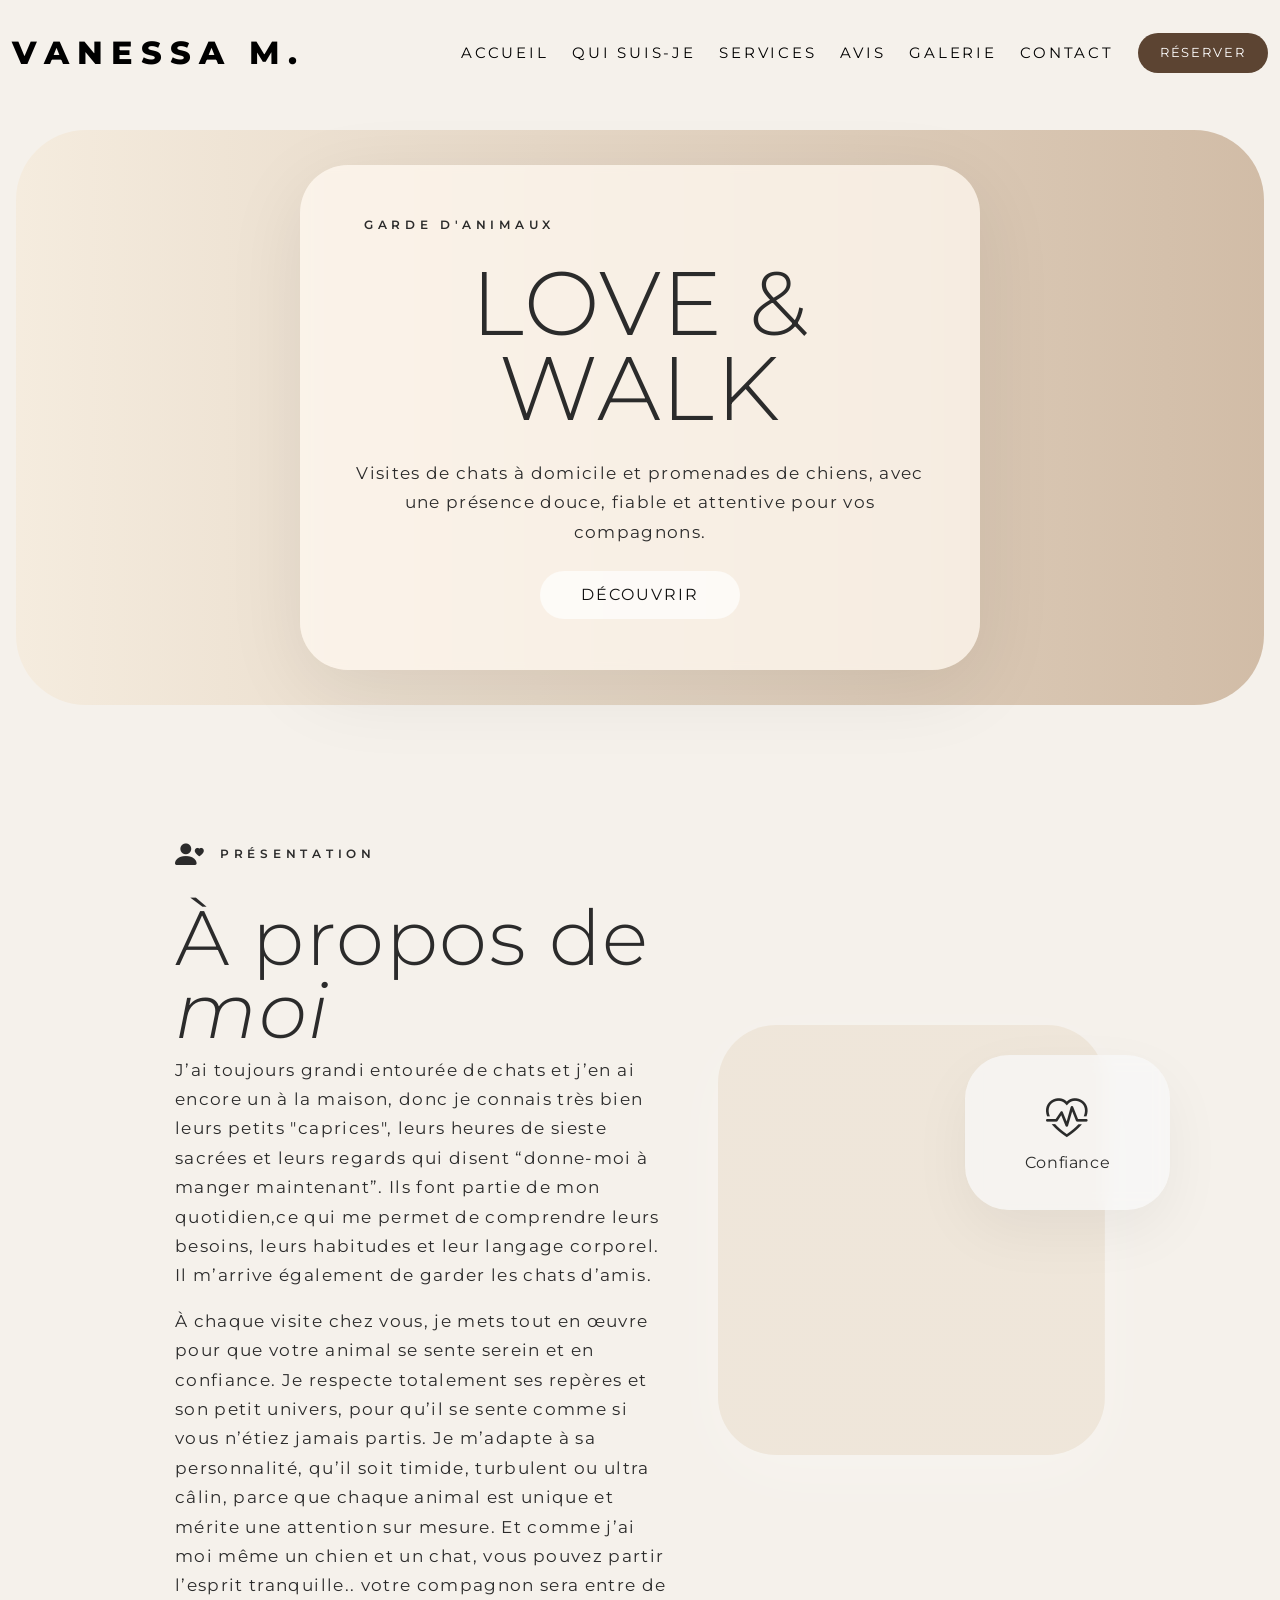
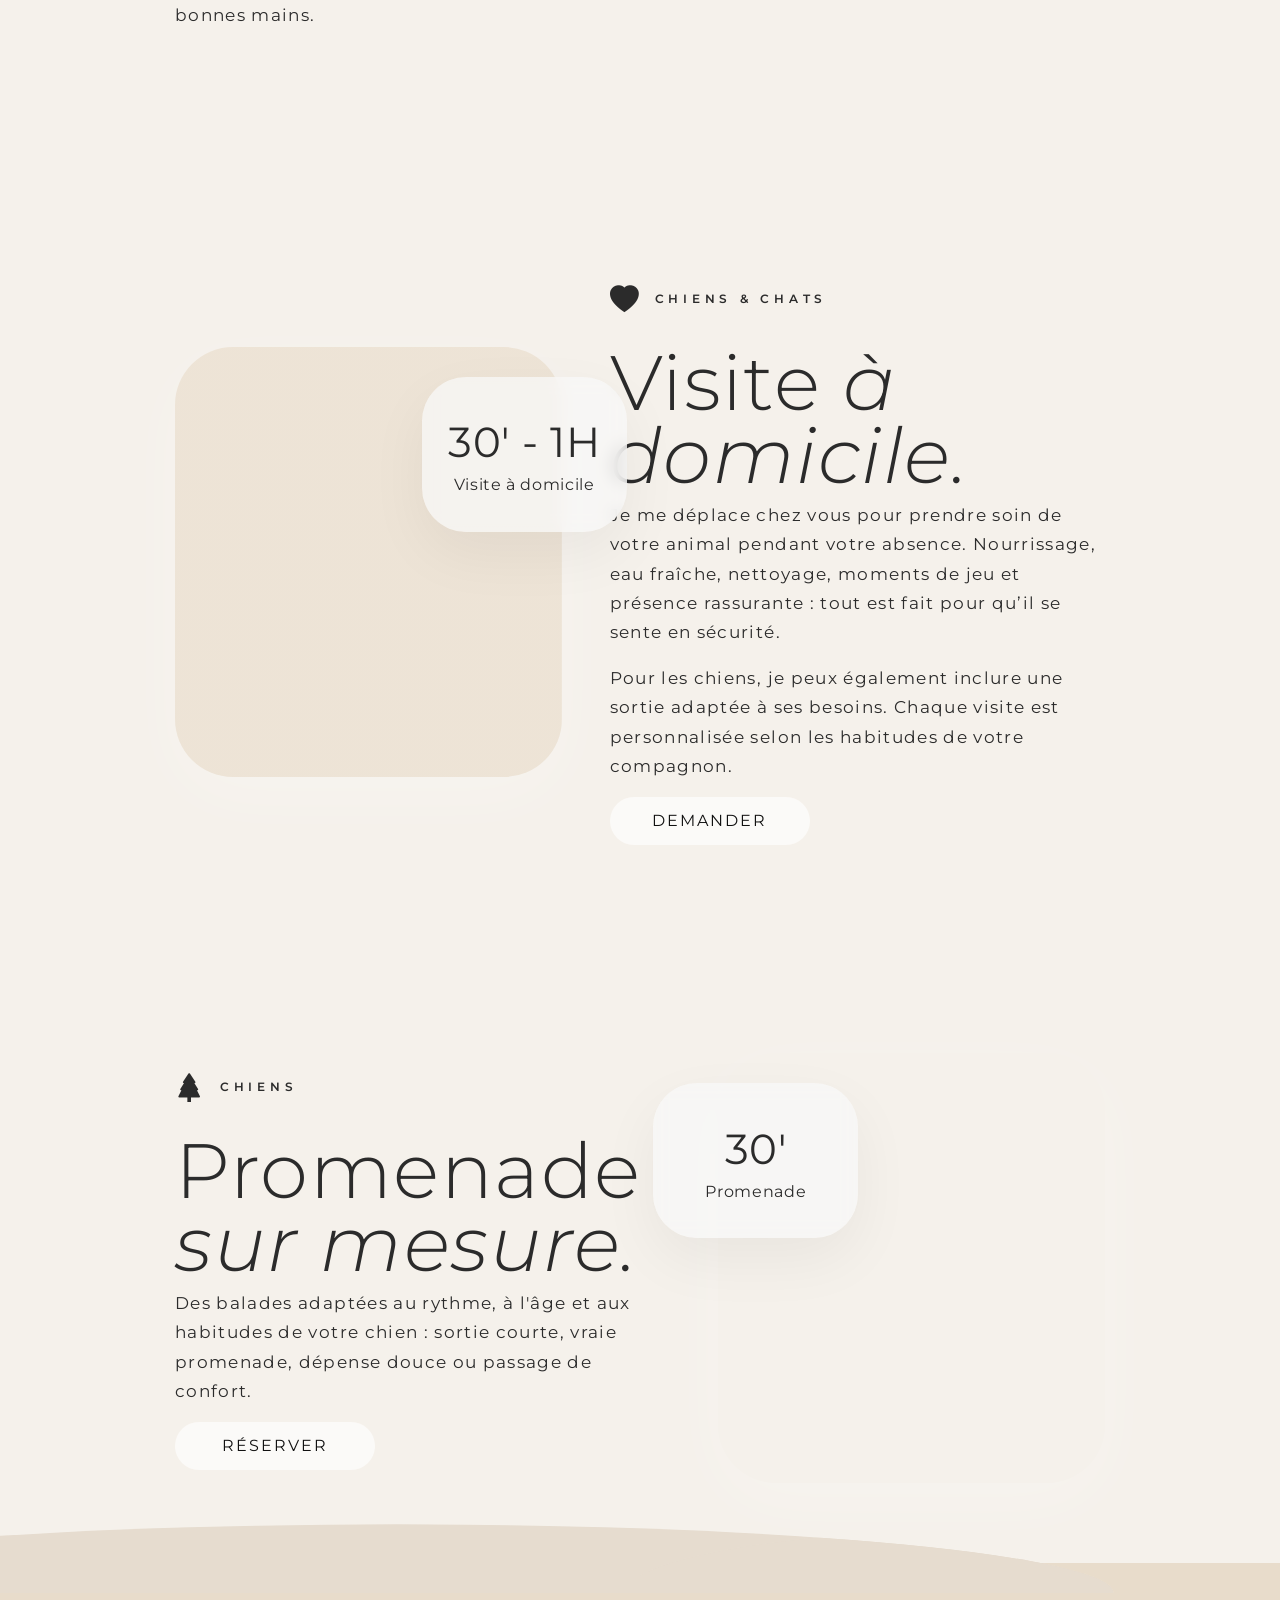
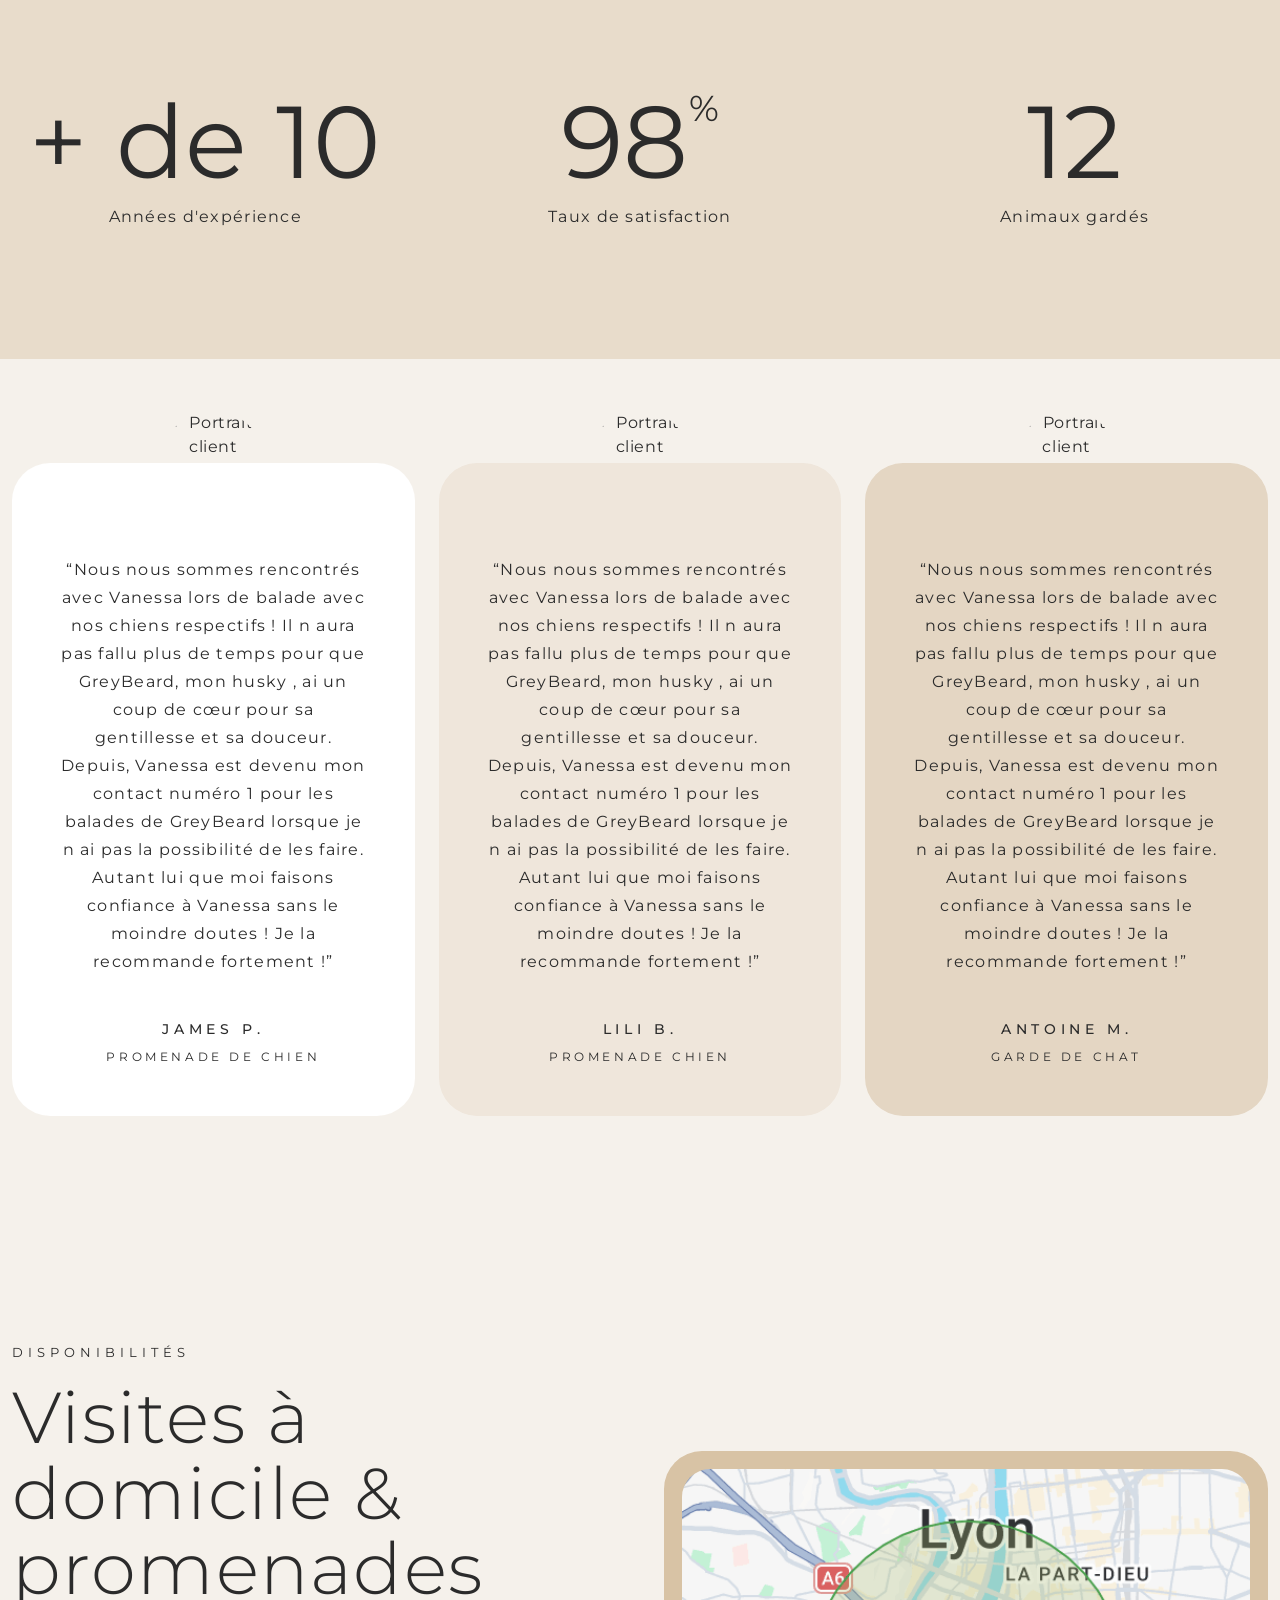
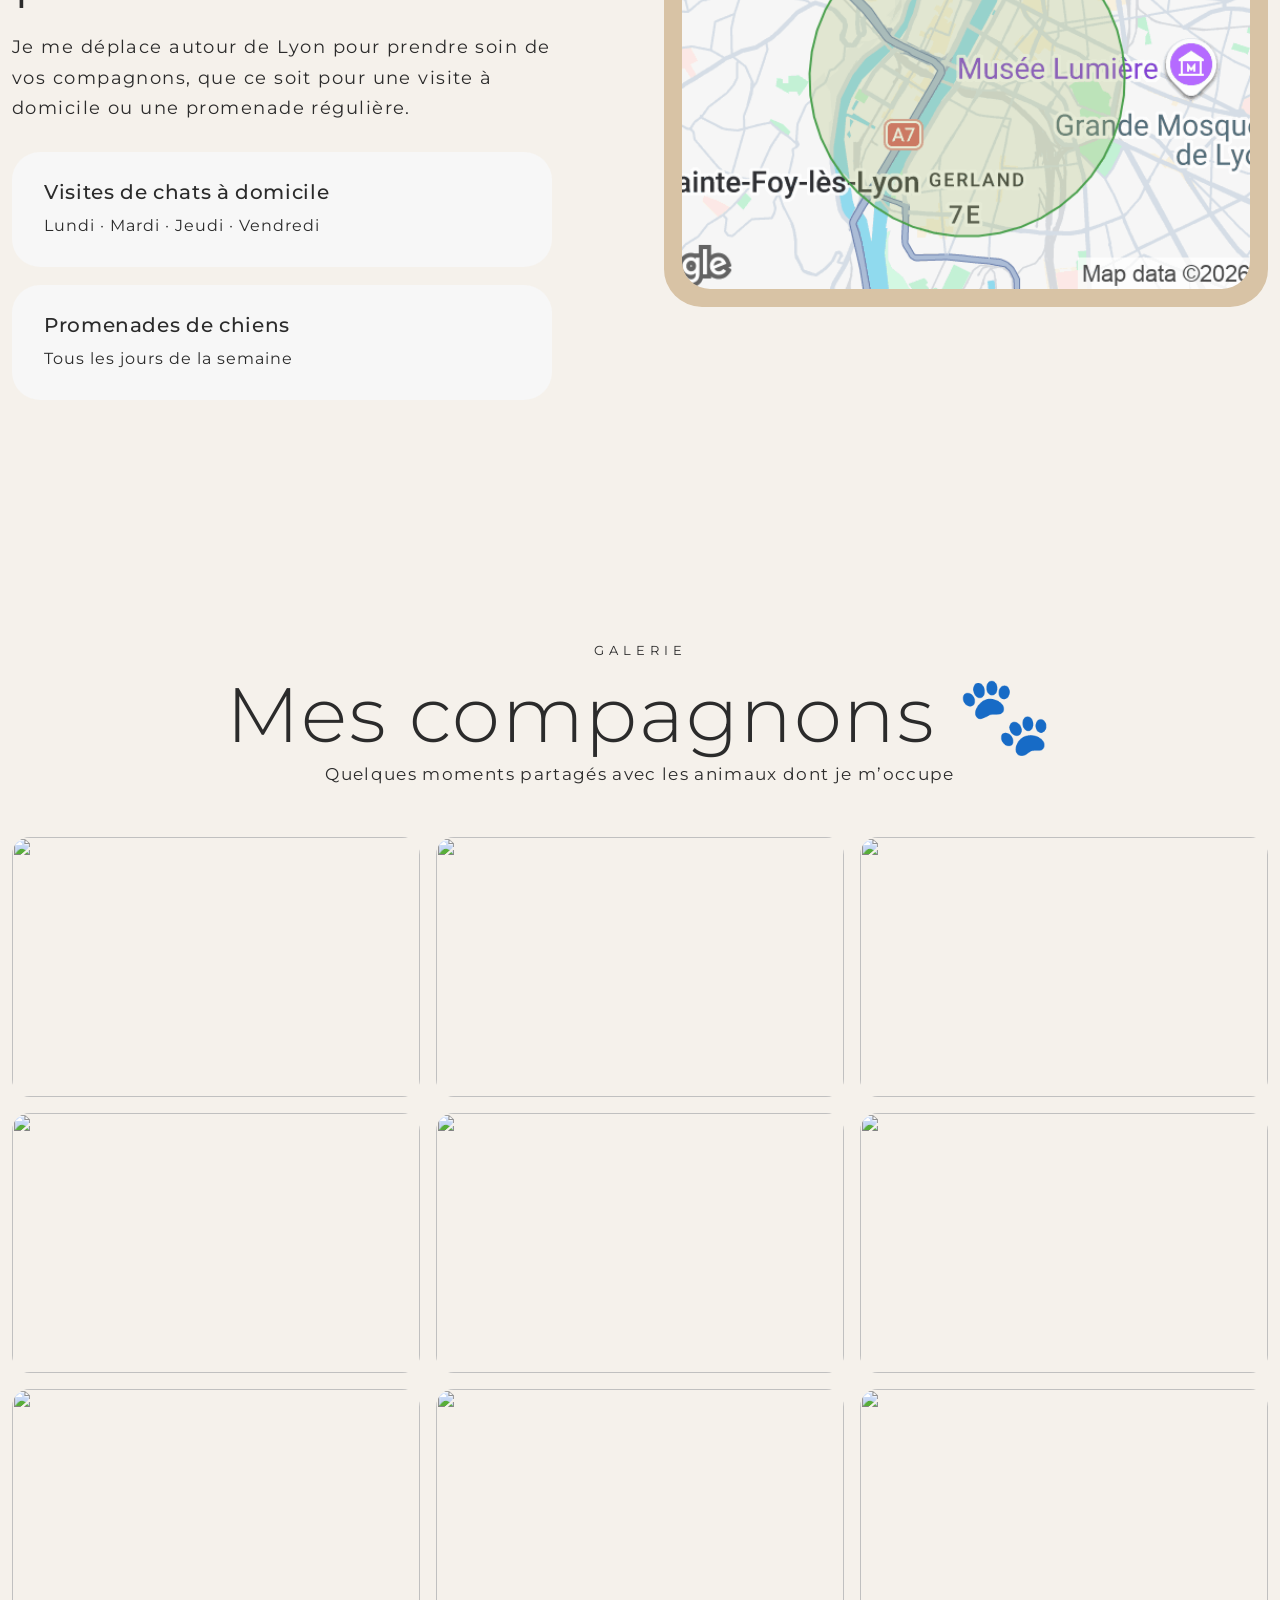
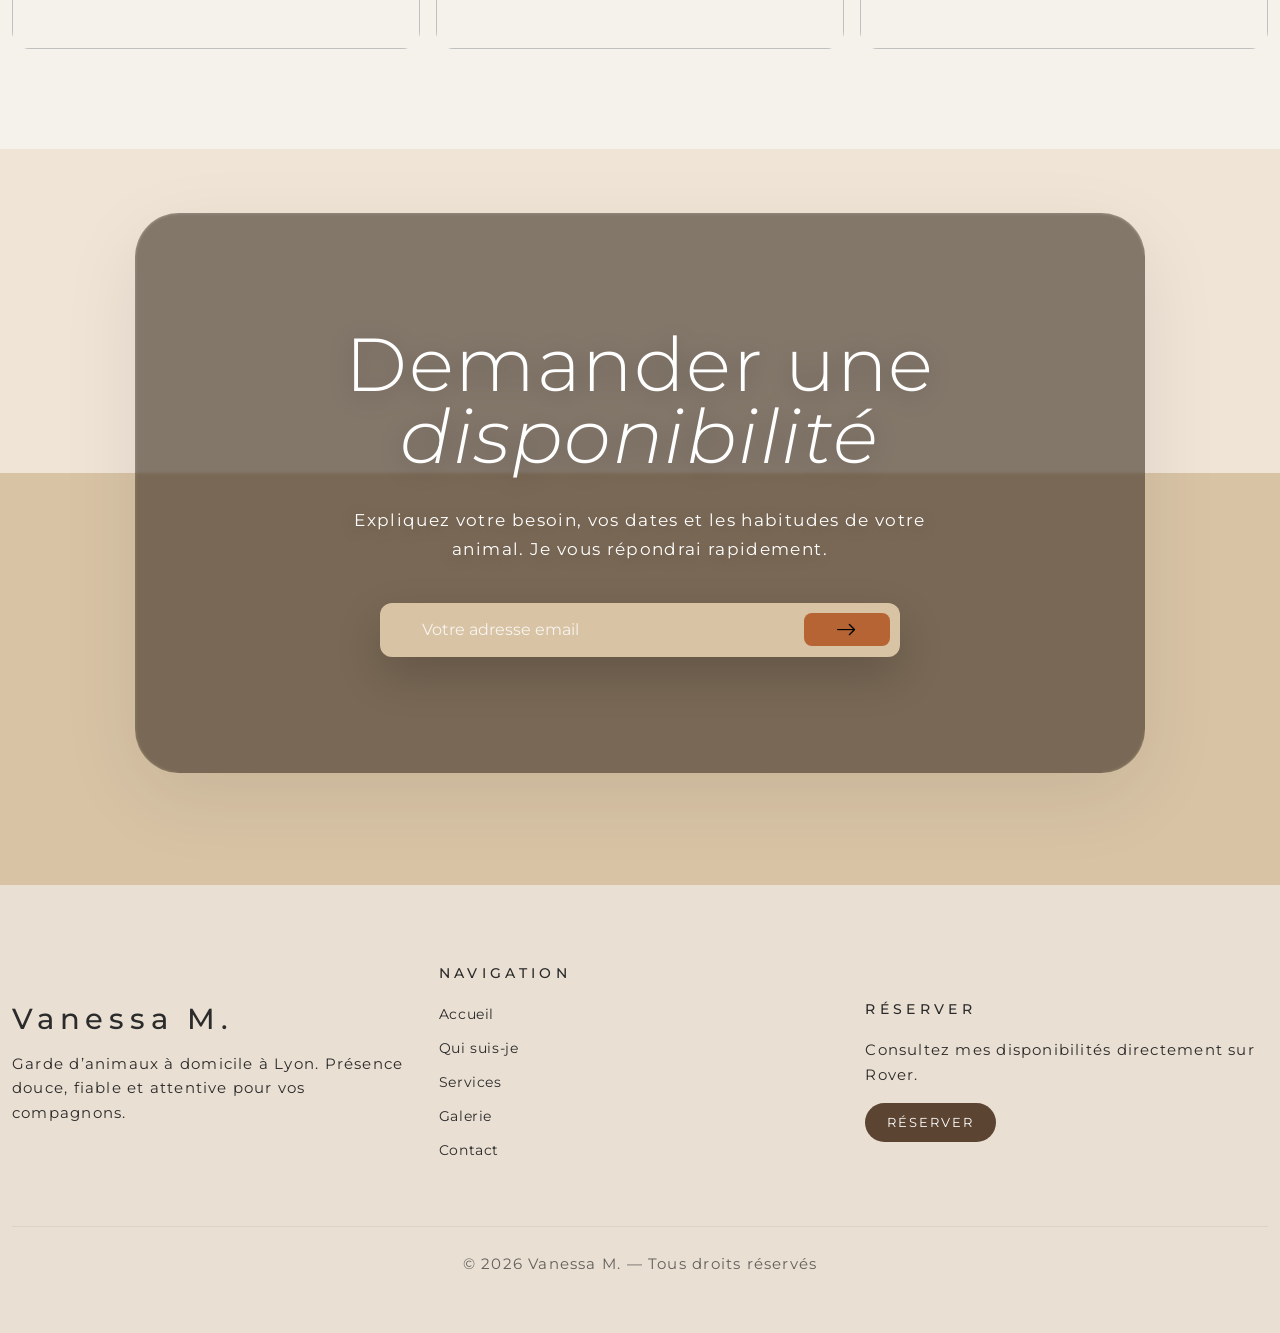
==== index.html @ 40418fd1 "First commit" ====
<!doctype html>
<html lang="fr">
  <head>
    <meta charset="utf-8" />
    <meta name="viewport" content="width=device-width, initial-scale=1" />
    <title>Vanessa — Garde d'animaux</title>

    <link
      href="https://cdn.jsdelivr.net/npm/bootstrap@5.3.3/dist/css/bootstrap.min.css"
      rel="stylesheet"
    />
    <link
      rel="stylesheet"
      href="https://cdn.jsdelivr.net/npm/bootstrap-icons@1.11.3/font/bootstrap-icons.min.css"
    />
    <link rel="stylesheet" href="style.css" />
  </head>

  <script>
    const images = document.querySelectorAll(".gallery-img");
    const lightbox = document.getElementById("lightbox");
    const lightboxImg = document.getElementById("lightbox-img");
    const close = document.querySelector(".close");

    images.forEach((img) => {
      img.addEventListener("click", () => {
        lightbox.classList.add("show");
        lightboxImg.src = img.src;
      });
    });

    close.addEventListener("click", () => {
      lightbox.classList.remove("show");
    });

    lightbox.addEventListener("click", (e) => {
      if (e.target !== lightboxImg) {
        lightbox.classList.remove("show");
      }
    });
  </script>
  <body>
    <nav class="navbar navbar-expand-lg navbar-light py-4">
      <div class="container">
        <a class="navbar-brand logo" href="#">VANESSA M.<span></span></a>
        <button
          class="navbar-toggler border-0"
          type="button"
          data-bs-toggle="collapse"
          data-bs-target="#navbarNav"
          aria-label="Ouvrir le menu"
        >
          <span class="navbar-toggler-icon"></span>
        </button>
        <div
          class="collapse navbar-collapse justify-content-end"
          id="navbarNav"
        >
          <ul class="navbar-nav gap-lg-4 text-uppercase">
            <li class="nav-item">
              <a class="nav-link" href="#home">Accueil</a>
            </li>
            <li class="nav-item">
              <a class="nav-link" href="#about">Qui Suis-Je</a>
            </li>
            <li class="nav-item">
              <a class="nav-link" href="#services">Services</a>
            </li>
            <li class="nav-item">
              <a class="nav-link" href="#testimonials">Avis</a>
            </li>
            <li class="nav-item">
              <a class="nav-link" href="#gallery">Galerie</a>
            </li>
            <li class="nav-item">
              <a class="nav-link" href="#contact">Contact</a>
            </li>
          </ul>
          <a
            href="https://www.rover.com/members/vanessa-m-pattes-et-calins-mon-quotidien/?service_type=drop-in&frequency=onetime&pet_type=cat&location=3%20Rue%20Etienne%20Rognon,%20Lyon,%20France&location_type=address&dog_count=0&cat_count=1&puppy_count=0"
            class="btn-reserver ms-lg-4"
            target="_blank"
          >
            Réserver
          </a>
        </div>
      </div>
    </nav>

    <header id="home" class="hero container">
      <div class="hero-bg">
        <div class="hero-card text-center">
          <div class="eyebrow">
            <i class="bi bi-paw-fill"></i> Garde d'animaux
          </div>
          <h1>Love & Walk</h1>
          <p>
            Visites de chats à domicile et promenades de chiens, avec une
            présence douce, fiable et attentive pour vos compagnons.
          </p>
          <a href="#services" class="btn btn-clean">Découvrir</a>
        </div>
      </div>
    </header>

    <main>
      <section id="about" class="section vanessa-section">
        <div class="container">
          <div class="row align-items-center justify-content-center g-5">
            <div class="col-lg-5 col-md-8">
              <div class="eyebrow">
                <i class="bi bi-person-heart"></i> Présentation
              </div>
              <h2>À propos de <em>moi</em></h2>
              <p>
                J’ai toujours grandi entourée de chats et j’en ai encore un à la
                maison, donc je connais très bien leurs petits "caprices", leurs
                heures de sieste sacrées et leurs regards qui disent “donne-moi
                à manger maintenant”. Ils font partie de mon quotidien,ce qui me
                permet de comprendre leurs besoins, leurs habitudes et leur
                langage corporel. Il m’arrive également de garder les chats
                d’amis.
              </p>
              <p>
                À chaque visite chez vous, je mets tout en œuvre pour que votre
                animal se sente serein et en confiance. Je respecte totalement
                ses repères et son petit univers, pour qu’il se sente comme si
                vous n’étiez jamais partis. Je m’adapte à sa personnalité, qu’il
                soit timide, turbulent ou ultra câlin, parce que chaque animal
                est unique et mérite une attention sur mesure. Et comme j’ai moi
                même un chien et un chat, vous pouvez partir l’esprit
                tranquille.. votre compagnon sera entre de bonnes mains.
              </p>
            </div>
            <div class="col-lg-4 col-md-6">
              <div class="image-card image-vanessa">
                <div class="floating-badge">
                  <strong><i class="bi bi-heart-pulse"></i></strong
                  ><span>Confiance</span>
                </div>
              </div>
            </div>
          </div>
        </div>
      </section>

      <section id="services" class="section feature-section">
        <div class="container">
          <div class="row align-items-center justify-content-center g-5">
            <div class="col-lg-4 col-md-6">
              <div class="image-card image-pets">
                <div class="floating-badge">
                  <strong>30' - 1H</strong>
                  <span>Visite à domicile</span>
                </div>
              </div>
            </div>

            <div class="col-lg-5 col-md-8">
              <div class="eyebrow">
                <i class="bi bi-heart-fill"></i> Chiens & Chats
              </div>

              <h2>Visite <em>à domicile.</em></h2>

              <p>
                Je me déplace chez vous pour prendre soin de votre animal
                pendant votre absence. Nourrissage, eau fraîche, nettoyage,
                moments de jeu et présence rassurante : tout est fait pour qu’il
                se sente en sécurité.
              </p>

              <p>
                Pour les chiens, je peux également inclure une sortie adaptée à
                ses besoins. Chaque visite est personnalisée selon les habitudes
                de votre compagnon.
              </p>

              <a
                href="https://www.rover.com/members/vanessa-m-pattes-et-calins-mon-quotidien/?service_type=drop-in&frequency=onetime&pet_type=cat&location=3%20Rue%20Etienne%20Rognon,%20Lyon,%20France&location_type=address&dog_count=0&cat_count=1&puppy_count=0"
                class="btn btn-clean"
                >Demander</a
              >
            </div>
          </div>
        </div>
      </section>

      <section class="section feature-section office-section">
        <div class="container">
          <div
            class="row align-items-center justify-content-center g-5 flex-lg-row flex-column-reverse"
          >
            <div class="col-lg-5 col-md-8">
              <div class="eyebrow"><i class="bi bi-tree-fill"></i> Chiens</div>
              <h2>Promenade <em>sur mesure.</em></h2>
              <p>
                Des balades adaptées au rythme, à l'âge et aux habitudes de
                votre chien : sortie courte, vraie promenade, dépense douce ou
                passage de confort.
              </p>
              <a
                href="https://www.rover.com/members/vanessa-m-pattes-et-calins-mon-quotidien/?service_type=drop-in&frequency=onetime&pet_type=cat&location=3%20Rue%20Etienne%20Rognon,%20Lyon,%20France&location_type=address&dog_count=0&cat_count=1&puppy_count=0"
                class="btn btn-clean"
                >Réserver</a
              >
            </div>
            <div class="col-lg-4 col-md-6">
              <div class="image-card image-dog">
                <div class="floating-badge badge-left">
                  <strong>30'</strong><span>Promenade</span>
                </div>
              </div>
            </div>
          </div>
        </div>
      </section>

      <section class="stats-section">
        <div class="wave"></div>
        <div class="container">
          <div class="row text-center g-5">
            <div class="col-md-4">
              <div class="stat">+ de 10</div>
              <p>Années d'expérience</p>
            </div>
            <div class="col-md-4">
              <div class="stat">98<span>%</span></div>
              <p>Taux de satisfaction</p>
            </div>
            <div class="col-md-4">
              <div class="stat">12</div>
              <p>Animaux gardés</p>
            </div>
          </div>
        </div>
      </section>

      <section id="testimonials" class="section testimonials">
        <div class="container">
          <div class="row justify-content-center g-4">
            <div class="col-lg-4 col-md-6">
              <article class="testimonial-card white h-100">
                <img
                  src="https://images.unsplash.com/photo-1535713875002-d1d0cf377fde?auto=format&fit=crop&w=200&q=80"
                  alt="Portrait client"
                />
                <p>
                  “Nous nous sommes rencontrés avec Vanessa lors de balade avec
                  nos chiens respectifs ! Il n aura pas fallu plus de temps pour
                  que GreyBeard, mon husky , ai un coup de cœur pour sa
                  gentillesse et sa douceur. Depuis, Vanessa est devenu mon
                  contact numéro 1 pour les balades de GreyBeard lorsque je n ai
                  pas la possibilité de les faire. Autant lui que moi faisons
                  confiance à Vanessa sans le moindre doutes ! Je la recommande
                  fortement !”
                </p>
                <h3>James P.</h3>
                <span>Promenade de chien</span>
              </article>
            </div>

            <div class="col-lg-4 col-md-6">
              <article class="testimonial-card blue h-100">
                <img
                  src="https://images.unsplash.com/photo-1494790108377-be9c29b29330?auto=format&fit=crop&w=200&q=80"
                  alt="Portrait client"
                />
                <p>
                  “Nous nous sommes rencontrés avec Vanessa lors de balade avec
                  nos chiens respectifs ! Il n aura pas fallu plus de temps pour
                  que GreyBeard, mon husky , ai un coup de cœur pour sa
                  gentillesse et sa douceur. Depuis, Vanessa est devenu mon
                  contact numéro 1 pour les balades de GreyBeard lorsque je n ai
                  pas la possibilité de les faire. Autant lui que moi faisons
                  confiance à Vanessa sans le moindre doutes ! Je la recommande
                  fortement !”
                </p>
                <h3>Lili B.</h3>
                <span>Promenade chien</span>
              </article>
            </div>

            <div class="col-lg-4 col-md-6">
              <article class="testimonial-card green h-100">
                <img
                  src="https://images.unsplash.com/photo-1507003211169-0a1dd7228f2d?auto=format&fit=crop&w=200&q=80"
                  alt="Portrait client"
                />
                <p>
                  “Nous nous sommes rencontrés avec Vanessa lors de balade avec
                  nos chiens respectifs ! Il n aura pas fallu plus de temps pour
                  que GreyBeard, mon husky , ai un coup de cœur pour sa
                  gentillesse et sa douceur. Depuis, Vanessa est devenu mon
                  contact numéro 1 pour les balades de GreyBeard lorsque je n ai
                  pas la possibilité de les faire. Autant lui que moi faisons
                  confiance à Vanessa sans le moindre doutes ! Je la recommande
                  fortement !”
                </p>
                <h3>Antoine M.</h3>
                <span>Garde de chat</span>
              </article>
            </div>
          </div>
        </div>
      </section>

      <section id="disponibilites" class="section availability-section">
        <div class="container">
          <div class="row align-items-center g-5">
            <div class="col-lg-6">
              <div class="availability-content">
                <span class="section-label">Disponibilités</span>
                <h2>Visites à domicile & promenades</h2>
                <p>
                  Je me déplace autour de Lyon pour prendre soin de vos
                  compagnons, que ce soit pour une visite à domicile ou une
                  promenade régulière.
                </p>

                <div class="availability-card">
                  <h3>Visites de chats à domicile</h3>
                  <p>Lundi · Mardi · Jeudi · Vendredi</p>
                </div>

                <div class="availability-card">
                  <h3>Promenades de chiens</h3>
                  <p>Tous les jours de la semaine</p>
                </div>
              </div>
            </div>

            <div class="col-lg-6">
              <div class="map-card">
                <img
                  src="assets/map-lyon.png"
                  alt="Zone d’intervention autour de Lyon"
                />
              </div>
            </div>
          </div>
        </div>
      </section>

      <section id="gallery" class="section gallery-section">
        <div class="container">
          <div class="text-center mb-5">
            <span class="section-label">Galerie</span>
            <h2>Mes compagnons 🐾</h2>
            <p>Quelques moments partagés avec les animaux dont je m’occupe</p>
          </div>

          <div class="row g-3">
            <!-- 9 images -->
            <div class="col-lg-4 col-md-6">
              <img
                src="https://images.unsplash.com/photo-1518717758536-85ae29035b6d"
                class="gallery-img"
              />
            </div>
            <div class="col-lg-4 col-md-6">
              <img
                src="https://images.unsplash.com/photo-1543466835-00a7907e9de1"
                class="gallery-img"
              />
            </div>
            <div class="col-lg-4 col-md-6">
              <img
                src="https://images.unsplash.com/photo-1517849845537-4d257902454a"
                class="gallery-img"
              />
            </div>

            <div class="col-lg-4 col-md-6">
              <img
                src="https://images.unsplash.com/photo-1507149833265-60c372daea22"
                class="gallery-img"
              />
            </div>
            <div class="col-lg-4 col-md-6">
              <img
                src="https://images.unsplash.com/photo-1518791841217-8f162f1e1131"
                class="gallery-img"
              />
            </div>
            <div class="col-lg-4 col-md-6">
              <img
                src="https://images.unsplash.com/photo-1517423440428-a5a00ad493e8"
                class="gallery-img"
              />
            </div>

            <div class="col-lg-4 col-md-6">
              <img
                src="https://images.unsplash.com/photo-1525253086316-d0c936c814f8"
                class="gallery-img"
              />
            </div>
            <div class="col-lg-4 col-md-6">
              <img
                src="https://images.unsplash.com/photo-1558788353-f76d92427f16"
                class="gallery-img"
              />
            </div>
            <div class="col-lg-4 col-md-6">
              <img
                src="https://images.unsplash.com/photo-1518020382113-a7e8fc38eac9"
                class="gallery-img"
              />
            </div>
          </div>
        </div>
      </section>

      <!-- Lightbox -->
      <div class="lightbox" id="lightbox">
        <span class="close">&times;</span>
        <img class="lightbox-img" id="lightbox-img" />
      </div>

      <section id="contact" class="quote-section">
        <div class="container">
          <div class="quote-card text-center">
            <div class="quote-overlay"></div>

            <h2>Demander une <em>disponibilité</em></h2>

            <p>
              Expliquez votre besoin, vos dates et les habitudes de votre
              animal. Je vous répondrai rapidement.
            </p>

            <form class="quote-form mx-auto">
              <input type="email" placeholder="Votre adresse email" required />
              <button type="submit" aria-label="Envoyer">
                <i class="bi bi-arrow-right"></i>
              </button>
            </form>
          </div>
        </div>
      </section>
    </main>

    <script src="https://cdn.jsdelivr.net/npm/bootstrap@5.3.3/dist/js/bootstrap.bundle.min.js"></script>
  </body>

  <footer class="footer">
    <div class="container">
      <div class="row align-items-center text-center text-lg-start">
        <div class="col-lg-4 mb-4 mb-lg-0">
          <h3 class="footer-logo">Vanessa M.</h3>
          <p>
            Garde d’animaux à domicile à Lyon. Présence douce, fiable et
            attentive pour vos compagnons.
          </p>
        </div>

        <div class="col-lg-4 mb-4 mb-lg-0">
          <h4>Navigation</h4>
          <ul class="footer-links">
            <li><a href="#home">Accueil</a></li>
            <li><a href="#about">Qui suis-je</a></li>
            <li><a href="#services">Services</a></li>
            <li><a href="#gallery">Galerie</a></li>
            <li><a href="#contact">Contact</a></li>
          </ul>
        </div>

        <div class="col-lg-4">
          <h4>Réserver</h4>
          <p>Consultez mes disponibilités directement sur Rover.</p>

          <a
            href="https://www.rover.com/members/vanessa-m-pattes-et-calins-mon-quotidien/?service_type=drop-in&frequency=onetime&pet_type=cat&location=3%20Rue%20Etienne%20Rognon,%20Lyon,%20France&location_type=address&dog_count=0&cat_count=1&puppy_count=0"
            target="_blank"
            class="btn-reserver"
          >
            Réserver
          </a>
        </div>
      </div>

      <div class="footer-bottom text-center mt-5">
        <p>© 2026 Vanessa M. — Tous droits réservés</p>
      </div>
    </div>
  </footer>
</html>
---- style.css ----
@import url('https://fonts.googleapis.com/css2?family=Montserrat:wght@300;400;500;600;700;800&display=swap');

:root{
  --bg:#f5f1eb;          /* fond général beige clair */
  --green:#e6dccf;       /* ancien vert → beige doux */
  --green-2:#cbb8a3;     /* beige moyen */
  --blue:#e9e2d8;        /* beige froid (ancien bleu) */
  --text:#2b2b2b;
  --white:#ffffff;
}
* {
  box-sizing: border-box
}

html {
  scroll-behavior: smooth
}

body {
  font-family: 'Montserrat', sans-serif;
  background: var(--bg);
  color: var(--text);
  overflow-x: hidden;
  letter-spacing: .04em
}

.container {
  max-width: 1280px
}

.logo {
  font-size: 2rem;
  font-weight: 800;
  letter-spacing: .25em;
  color: #000 !important
}

.logo span {
  font-size: 1rem;
  letter-spacing: 0;
  margin-left: .05rem
}

.nav-link {
  font-size: .95rem;
  letter-spacing: .18em;
  color: #000 !important;
  padding: .5rem 0 !important
}

.nav-link:hover {
  opacity: .55
}

.hero {
  padding: 1.5rem 1rem 4rem
}

.hero-bg {
  min-height: 575px;
  border-radius: 70px;
  background: linear-gradient(
      90deg,
      rgba(245, 235, 220, 0.85),
      rgba(190, 160, 130, 0.65)
    ),
    url('https://images.unsplash.com/photo-1548199973-03cce0bbc87b?auto=format&fit=crop&w=1800&q=80') center/cover;
  display: flex;
  align-items: center;
  justify-content: center;
  padding: 2rem
}

.hero-card {
  width: min(680px, 100%);
  background: rgba(255, 248, 240, 0.75);
  backdrop-filter: blur(5px);
  border-radius: 48px;
  padding: 3.2rem 3rem;
  box-shadow: 0 20px 80px rgba(0, 0, 0, .08)
}

.eyebrow {
  text-transform: uppercase;
  letter-spacing: .38em;
  font-size: .78rem;
  font-weight: 600;
  margin-bottom: 1.6rem;
  display: flex;
  align-items: center;
  gap: 1rem
}

.eyebrow i {
  font-size: 1.8rem;
  letter-spacing: 0
}

h1,
h2 {
  font-weight: 300;
  line-height: .95;
  letter-spacing: .02em
}

h1 {
  font-size: clamp(3.6rem, 7vw, 6.2rem);
  text-transform: uppercase
}

h2 {
  font-size: clamp(3rem, 6vw, 5rem)
}

em {
  font-style: italic;
  font-weight: 300
}

p {
  font-size: 1.05rem;
  line-height: 1.75;
  letter-spacing: .08em
}

.hero-card p {
  max-width: 650px;
  margin: 1.8rem auto 1.5rem
}

.btn-clean {
  min-width: 200px;
  border-radius: 999px;
  background: rgba(255, 255, 255, .65);
  border: 0;
  color: #111;
  text-transform: uppercase;
  letter-spacing: .12em;
  padding: .75rem 2rem
}

.btn-clean:hover {
  background: #fff;
  color: #111
}

.section {
  padding: 6.5rem 0
}

.feature-section .row {
  min-height: 410px
}

.image-card {
  height: 430px;
  border-radius: 58px;
  background-size: cover;
  background-position: center;
  position: relative;
  box-shadow: 0 18px 70px rgba(255, 255, 255, .25)
}

.image-cat {
  background-image: url('https://images.unsplash.com/photo-1518791841217-8f162f1e1131?auto=format&fit=crop&w=900&q=80')
}

.image-dog {
  background-image: url('https://images.unsplash.com/photo-1552053831-71594a27632d?auto=format&fit=crop&w=900&q=80')
}

.image-pets {
  background-image: linear-gradient(
      rgba(210, 180, 140, 0.22),
      rgba(210, 180, 140, 0.22)
    ),
    url('https://images.unsplash.com/photo-1517849845537-4d257902454a?auto=format&fit=crop&w=900&q=80');
}

.image-vanessa {
  background-image: linear-gradient(rgba(210, 180, 140, 0.18), rgba(210, 180, 140, 0.18)), url('https://images.unsplash.com/photo-1583337130417-3346a1be7dee?auto=format&fit=crop&w=900&q=80')
}

.floating-badge {
  position: absolute;
  right: -65px;
  top: 30px;
  width: 205px;
  height: 155px;
  border-radius: 44px;
  background: rgba(248, 248, 248, .72);
  backdrop-filter: blur(8px);
  display: flex;
  flex-direction: column;
  align-items: center;
  justify-content: center;
  box-shadow: 0 22px 60px rgba(0, 0, 0, .05)
}

.floating-badge strong {
  font-size: 2.6rem;
  font-weight: 400
}

.floating-badge span {
  font-size: 1rem
}

.badge-left {
  left: -65px;
  right: auto
}

.office-section {
  padding-bottom: 5rem
}

.vanessa-section {
  padding-top: 4rem;
  padding-bottom: 8rem
}

.stats-section {
  background: #e8dccb;
  padding: 8rem 0 7rem;
  position: relative
}

.wave {
  position: absolute;
  top: -85px;
  left: 0;
  width: 100%;
  height: 115px;
  background: var(--green);
  clip-path: ellipse(56% 60% at 31% 100%)
}

.wave:after {
  content: "";
  position: absolute;
  right: -8%;
  bottom: 0;
  width: 58%;
  height: 100%;
  background: var(--green);
  clip-path: ellipse(52% 56% at 50% 100%)
}

.stat {
  font-size: clamp(4rem, 8vw, 7rem);
  line-height: 1;
  font-weight: 400
}

.stat span {
  font-size: .35em;
  vertical-align: top
}

.stats-section p {
  font-size: 1rem;
  margin-top: .6rem
}

.testimonials {
  position: relative
}

.testimonial-nav {
  position: absolute;
  right: 14%;
  top: 5rem;
  gap: 1rem;
  font-size: 2.2rem
}

.testimonial-card {
  position: relative;
  min-height: 420px;
  border-radius: 38px;
  padding: 5.8rem 3rem 3rem;
  text-align: center
}

.testimonial-card.white {
  background: #fff
}

.testimonial-card.blue {
  background: #efe6db;
}

.testimonial-card.green {
  background: #e4d6c3;
}

.testimonial-card img {
  position: absolute;
  top: -52px;
  left: 50%;
  transform: translateX(-50%);
  width: 105px;
  height: 105px;
  border-radius: 50%;
  object-fit: cover
}

.testimonial-card p {
  font-size: 1rem;
  line-height: 1.75
}

.testimonial-card h3 {
  font-size: .9rem;
  letter-spacing: .32em;
  text-transform: uppercase;
  margin-top: 2.8rem;
  margin-bottom: .35rem
}

.testimonial-card span {
  font-size: .75rem;
  text-transform: uppercase;
  letter-spacing: .3em
}

.dots {
  text-align: center;
  margin-top: 3rem
}

.dots span {
  display: inline-block;
  width: 16px;
  height: 16px;
  background: #999;
  border-radius: 50%;
  margin: .35rem
}

.dots span:first-child {
  background: #222
}

.quote-section {
   background: linear-gradient(
    180deg,
    rgba(235, 220, 200, 0.6) 0 44%,
    #d8c3a5 44% 100%
  );
  padding: 4rem 0 7rem
}

.quote-card {
  max-width: 1010px;
  min-height: 560px;
  margin: auto;
  border-radius: 44px;
  background: linear-gradient(
      rgba(80, 60, 40, 0.45),
      rgba(80, 60, 40, 0.45)
    ),
    url('https://images.unsplash.com/photo-1516734212186-a967f81ad0d7?auto=format&fit=crop&w=1600&q=80') center/cover;
  padding: 5rem 1.5rem;
  position: relative;
  overflow: hidden;
  display: flex;
  flex-direction: column;
  align-items: center;
  justify-content: center;
  box-shadow: 0 24px 80px rgba(0, 0, 0, .08)
}

.quote-card::before {
  content: "";
  position: absolute;
  inset: 0;
  background: rgba(0, 0, 0, .22);
  backdrop-filter: blur(1.5px);
  z-index: 0
}

.quote-card h2,
.quote-card p,
.quote-form {
  position: relative;
  z-index: 1
}

.quote-card h2 {
  font-size: clamp(3rem, 6vw, 4.7rem);
  color: #fff;
  text-shadow: 0 4px 25px rgba(0, 0, 0, .25)
}

.quote-card p {
  max-width: 620px;
  margin: 1.6rem auto 2.4rem;
  color: #fff;
  font-weight: 400;
  text-shadow: 0 3px 18px rgba(0, 0, 0, .32)
}

.quote-form {
  width: min(520px, 92%);
  background: #d8c3a5;
  border-radius: 12px;
  padding: .65rem;
  display: flex;
  gap: .6rem;
  box-shadow: 0 18px 45px rgba(0, 0, 0, .18)
}

.quote-form input {
  flex: 1;
  background: transparent;
  border: 0;
  color: #fff;
  padding: 0 2rem;
  outline: none
}

.quote-form input::placeholder {
  color: rgba(255, 255, 255, .82)
}

.quote-form button {
  width: 86px;
  border: 0;
  border-radius: 8px;
  background: #b66434;
  font-size: 1.3rem;
  transition: .25s ease
}

.quote-form button:hover {
  background: #8a4f2d;
  transform: translateX(2px)
}

@media (max-width: 991px) {
  .navbar-collapse {
    padding-top: 1.5rem
  }

  .nav-link {
    text-align: right
  }

  .hero-bg {
    min-height: 520px;
    border-radius: 46px
  }

  .section {
    padding: 5rem 0
  }

  .feature-section,
  .vanessa-section {
    text-align: center
  }

  .feature-section .eyebrow,
  .vanessa-section .eyebrow {
    justify-content: center
  }

  .image-card {
    height: 360px
  }

  .floating-badge {
    right: 20px;
    top: 20px
  }

  .badge-left {
    left: 20px
  }

  .office-section {
    padding-bottom: 5rem
  }

  .vanessa-section {
    padding-bottom: 6rem
  }

  .testimonial-card {
    min-height: 380px
  }

  .quote-card {
    min-height: 480px
  }
}

@media (max-width: 575px) {
  body {
    letter-spacing: .02em
  }

  .logo {
    font-size: 1.55rem
  }

  .hero {
    padding-top: .5rem
  }

  .hero-bg {
    min-height: 500px;
    border-radius: 30px;
    padding: 1rem
  }

  .hero-card {
    border-radius: 30px;
    padding: 2.4rem 1.2rem
  }

  h1 {
    font-size: 3.25rem
  }

  h2 {
    font-size: 3rem
  }

  p {
    font-size: .95rem
  }

  .eyebrow {
    letter-spacing: .18em;
    font-size: .7rem;
    justify-content: center
  }

  .btn-clean {
    min-width: 165px
  }

  .image-card {
    height: 310px;
    border-radius: 34px
  }

  .floating-badge {
    width: 150px;
    height: 115px;
    border-radius: 28px
  }

  .floating-badge strong {
    font-size: 2rem
  }

  .stats-section {
    padding: 6rem 0 5rem
  }

  .wave {
    top: -55px;
    height: 75px
  }

  .testimonial-card {
    padding: 5.5rem 2rem 2.5rem
  }

  .quote-section {
    padding: 2.5rem 0 4rem
  }

  .quote-card {
    border-radius: 32px;
    padding: 3.5rem 1rem;
    min-height: 430px
  }

  .quote-card p {
    max-width: 92%;
  }

  .quote-form {
    width: 92%;
  }

  .quote-form input {
    padding: 0 1rem;
    font-size: .85rem
  }

  .quote-form button {
    width: 64px
  }
}
.availability-section {
  background: #f5f1eb;
  padding: 120px 0;
}

.availability-content {
  max-width: 540px;
}

.section-label {
  display: inline-block;
  margin-bottom: 18px;
  font-size: 13px;
  letter-spacing: 5px;
  text-transform: uppercase;
}

.availability-content h2 {
  font-size: clamp(42px, 6vw, 72px);
  font-weight: 300;
  line-height: 1.05;
  margin-bottom: 25px;
}

.availability-content p {
  font-size: 18px;
  line-height: 1.7;
  margin-bottom: 28px;
}

.availability-card {
  background: #f7f7f7;
  border-radius: 28px;
  padding: 28px 32px;
  margin-bottom: 18px;
}

.availability-card h3 {
  font-size: 20px;
  margin-bottom: 8px;
}

.availability-card p {
  margin: 0;
  font-size: 16px;
  letter-spacing: 1px;
}

.map-card {
  border-radius: 38px;
  overflow: hidden;
  background: #d8c3a5;
  padding: 18px;
}

.map-card img {
  width: 100%;
  height: 420px;
  object-fit: cover;
  border-radius: 28px;
  display: block;
}

@media (max-width: 991px) {
  .availability-section {
    padding: 80px 0;
  }

  .availability-content {
    max-width: 100%;
    text-align: center;
  }

  .map-card img {
    height: 340px;
  }
}

@media (max-width: 576px) {
  .availability-card {
    padding: 24px;
  }

  .map-card {
    padding: 12px;
    border-radius: 28px;
  }

  .map-card img {
    height: 260px;
    border-radius: 22px;
  }
}

.gallery-section {
  padding: 100px 0;
  background: #f5f1eb;
}

.gallery-img {
  width: 100%;
  height: 260px;
  object-fit: cover;
  border-radius: 18px;
  cursor: pointer;
  transition: 0.3s ease;
}

.gallery-img:hover {
  transform: scale(1.03);
}

/* Lightbox */
.lightbox {
  position: fixed;
  top: 0;
  left: 0;
  width: 100%;
  height: 100%;
  background: rgba(0,0,0,0.85);
  display: none;
  align-items: center;
  justify-content: center;
  z-index: 9999;
}

.lightbox-img {
  max-width: 90%;
  max-height: 80%;
  border-radius: 12px;
}

.lightbox.show {
  display: flex;
}

.close {
  position: absolute;
  top: 30px;
  right: 40px;
  font-size: 40px;
  color: white;
  cursor: pointer;
}

.btn-reserver {
  display: inline-block;
  padding: 10px 22px;
  border-radius: 999px;
  background: #5c4432;
  color: #fff !important;
  font-size: 0.8rem;
  letter-spacing: 0.15em;
  text-transform: uppercase;
  transition: 0.3s;
  text-decoration: none;
}

.btn-reserver:hover {
  background: #7a5a42;
  color: #fff !important;
}

@media (max-width: 991px) {
  .btn-reserver {
    display: block;
    margin-top: 15px;
    text-align: right;
  }
}

.footer {
  background: #e9dfd2;
  padding: 80px 0 40px;
  color: #2b2b2b;
}

.footer-logo {
  font-size: 1.8rem;
  letter-spacing: 0.2em;
  margin-bottom: 15px;
}

.footer h4 {
  font-size: 0.9rem;
  letter-spacing: 0.3em;
  text-transform: uppercase;
  margin-bottom: 20px;
}

.footer p {
  font-size: 0.95rem;
  line-height: 1.6;
}

.footer-links {
  list-style: none;
  padding: 0;
}

.footer-links li {
  margin-bottom: 10px;
}

.footer-links a {
  text-decoration: none;
  color: #2b2b2b;
  font-size: 0.9rem;
  transition: 0.2s;
}

.footer-links a:hover {
  opacity: 0.6;
}

.footer-bottom {
  border-top: 1px solid rgba(0,0,0,0.08);
  padding-top: 25px;
  font-size: 0.8rem;
  opacity: 0.7;
}
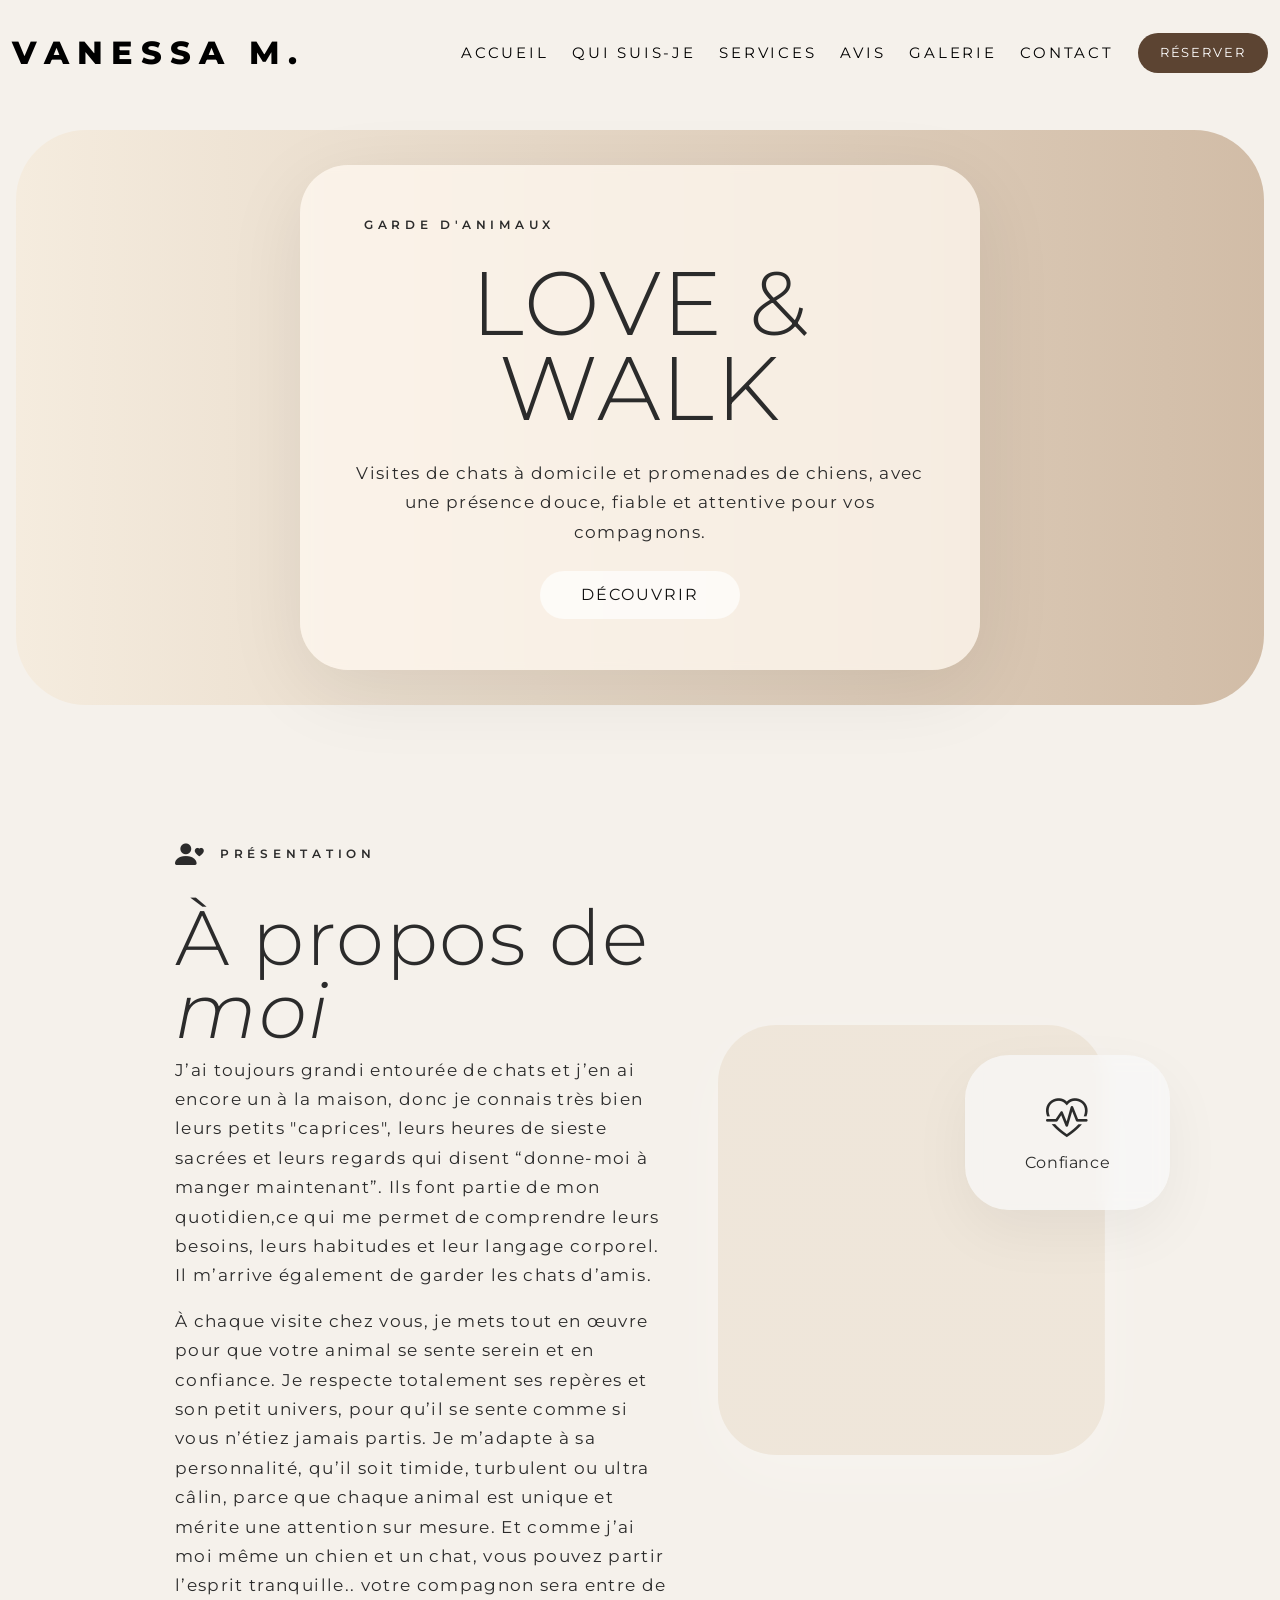
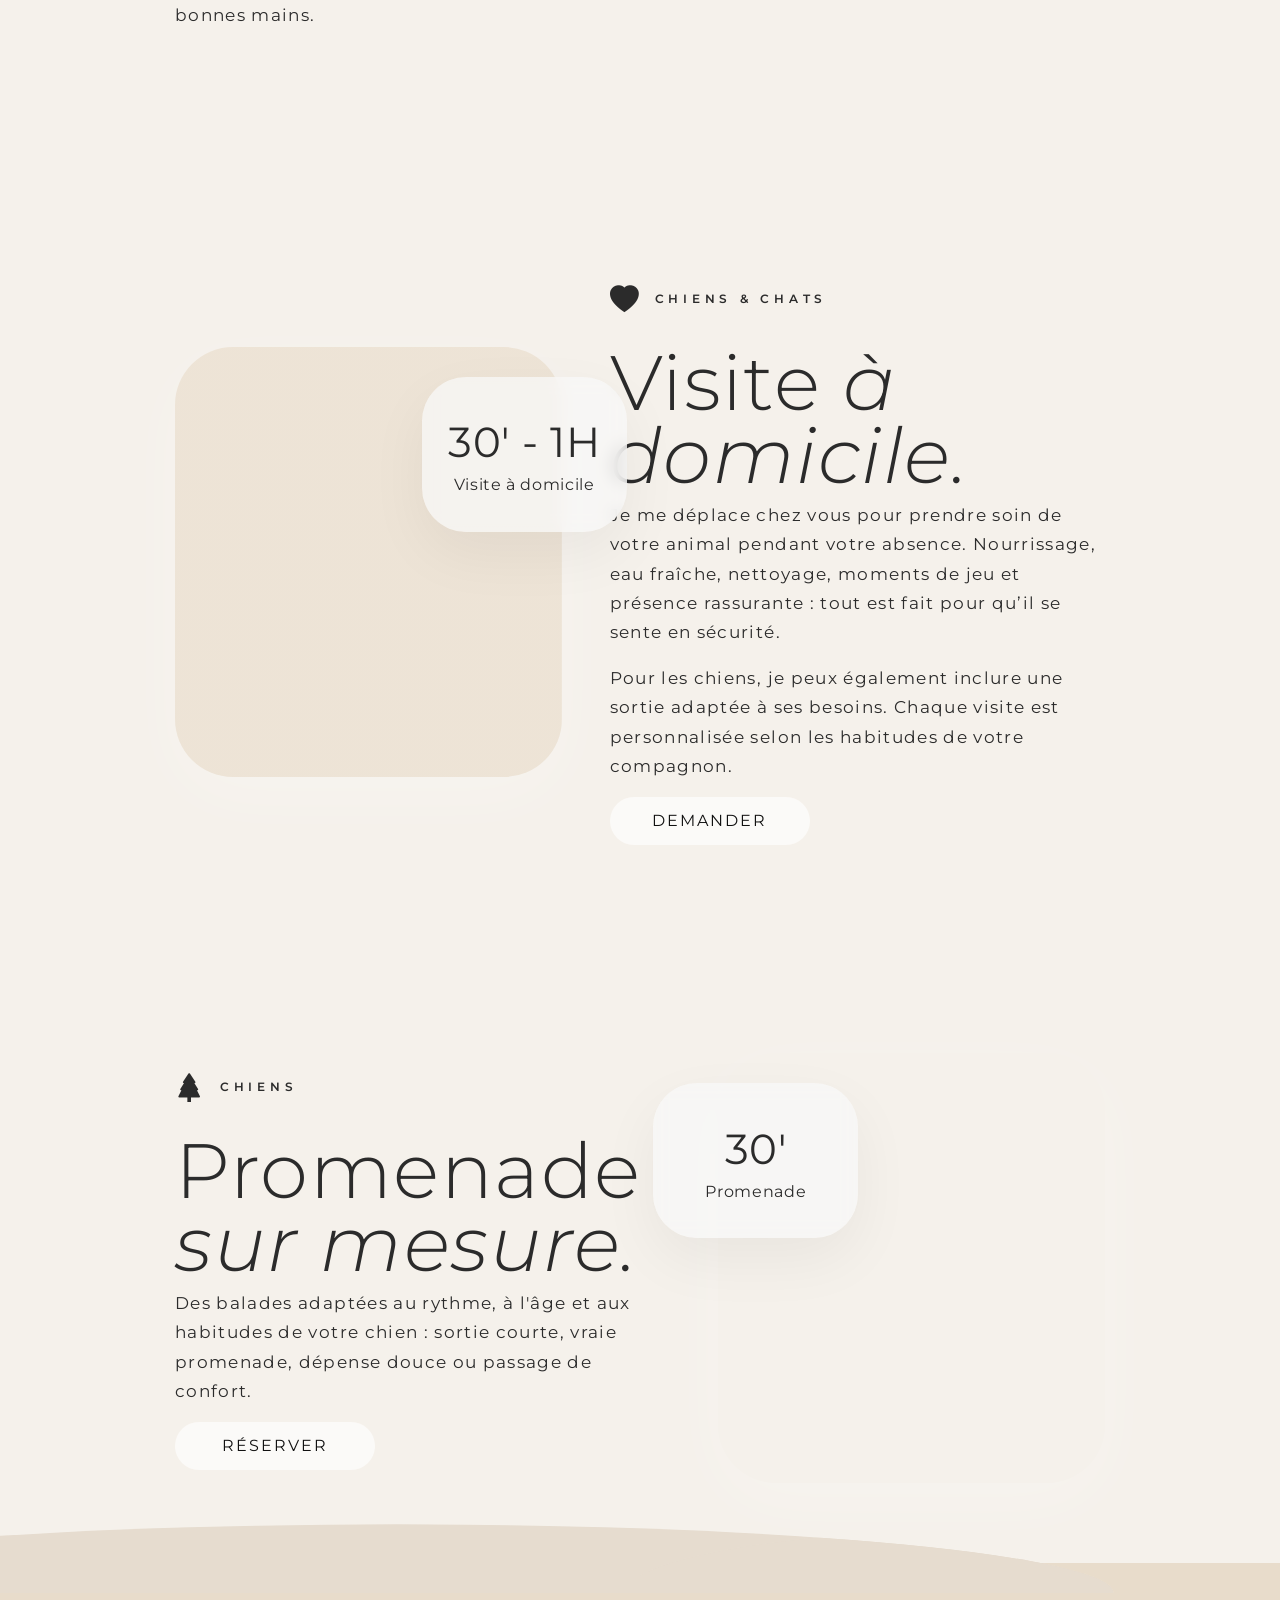
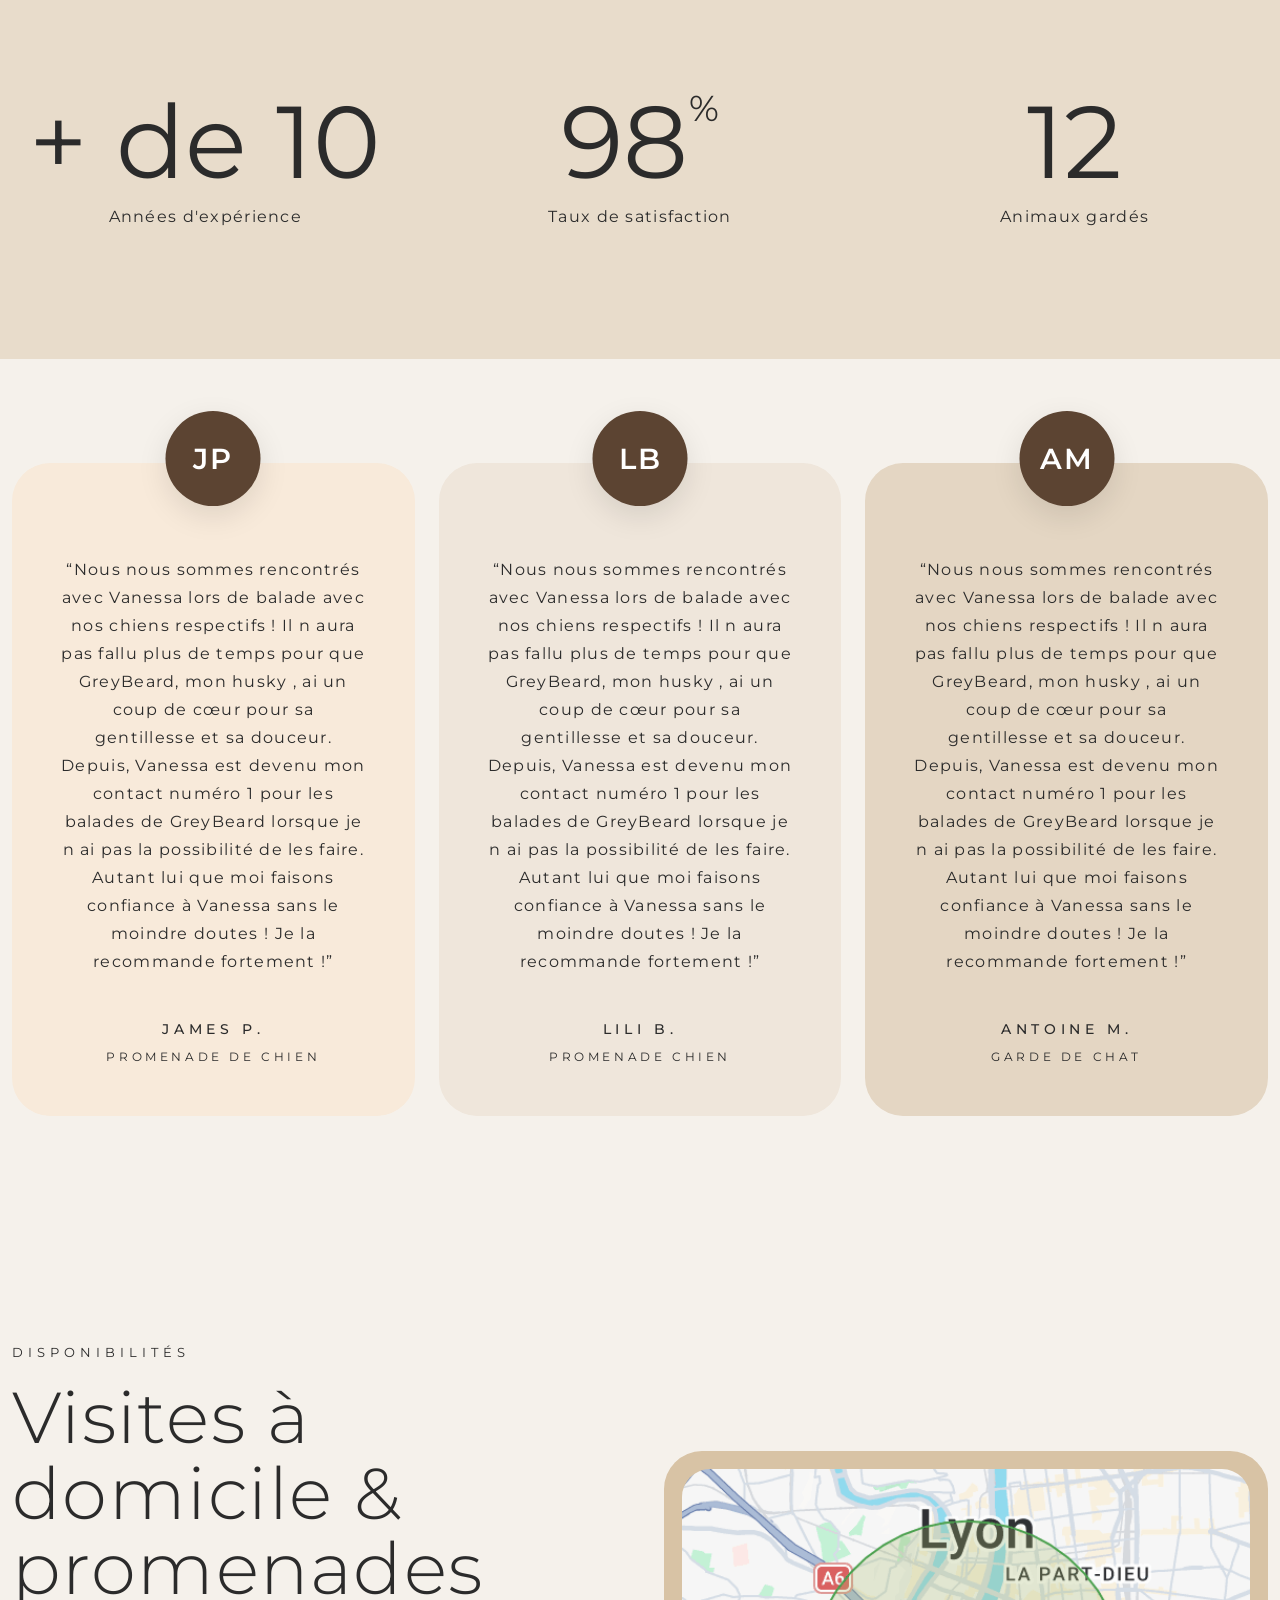
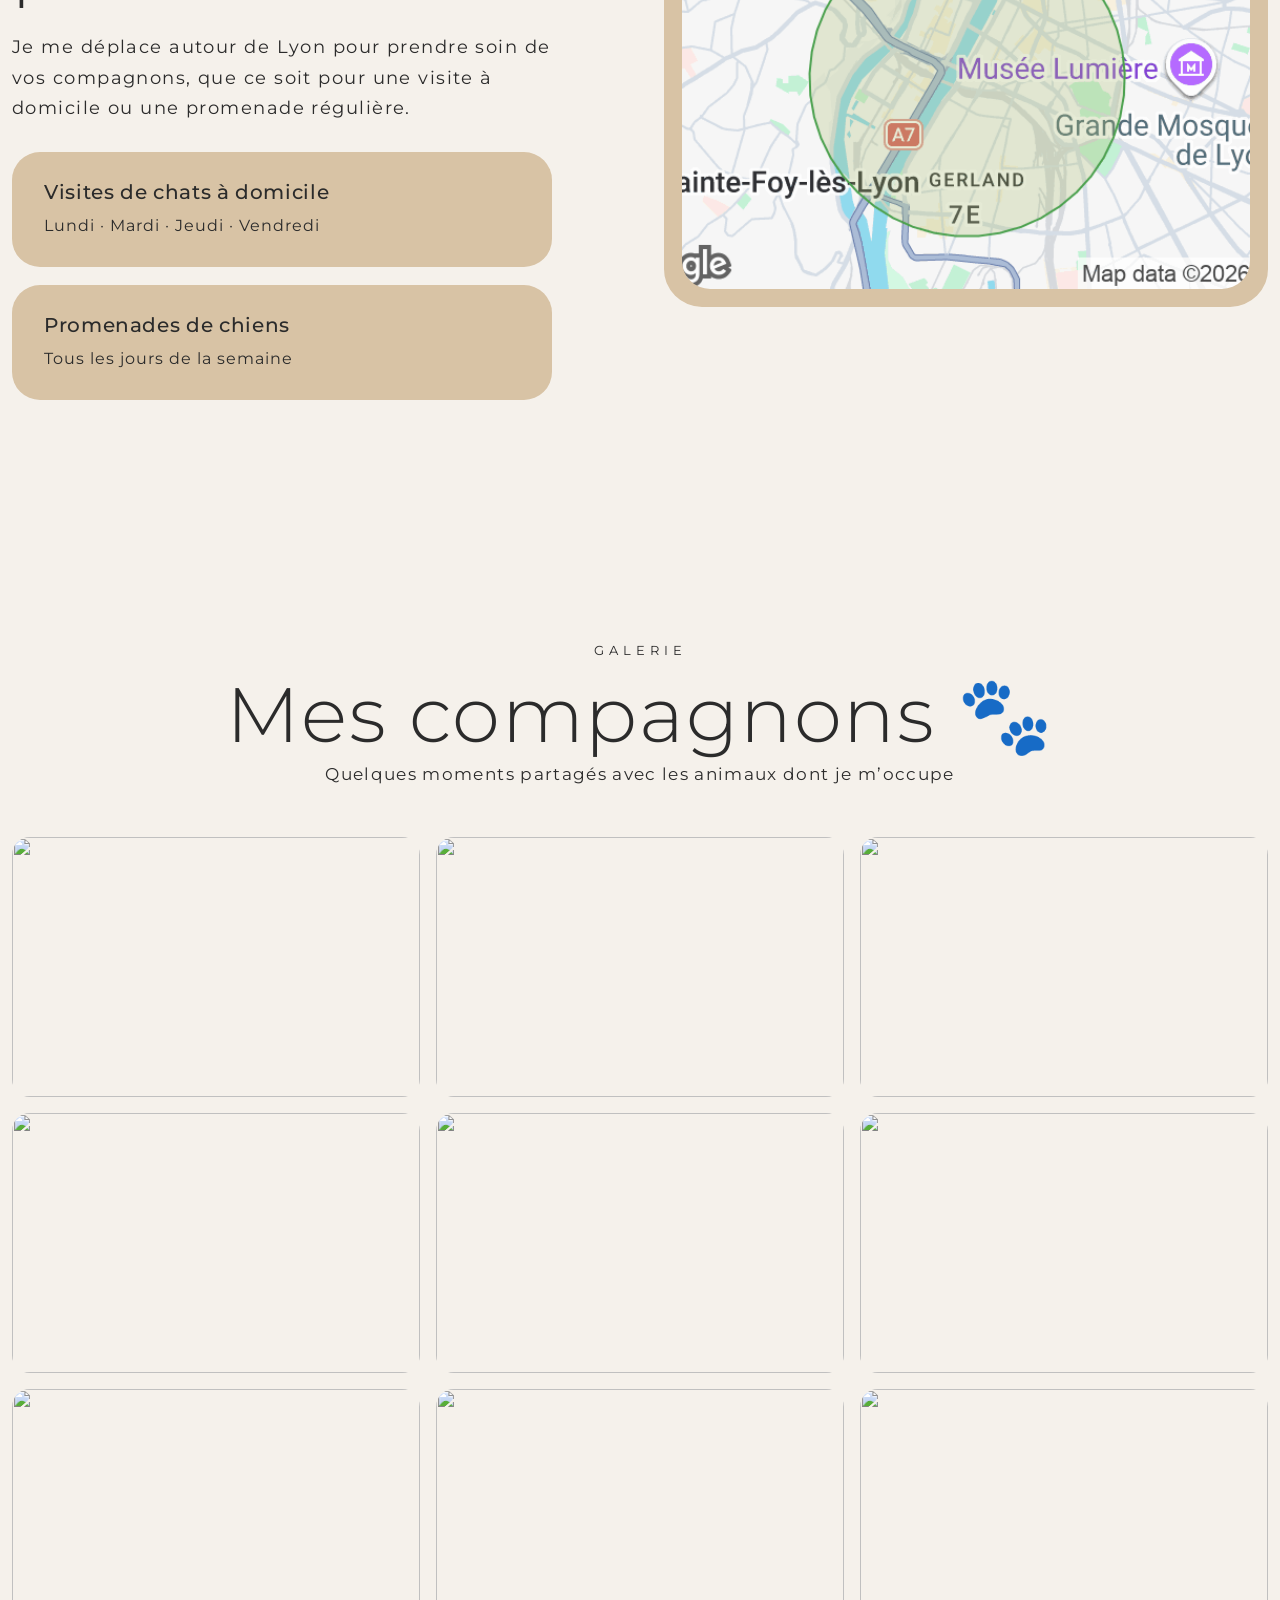
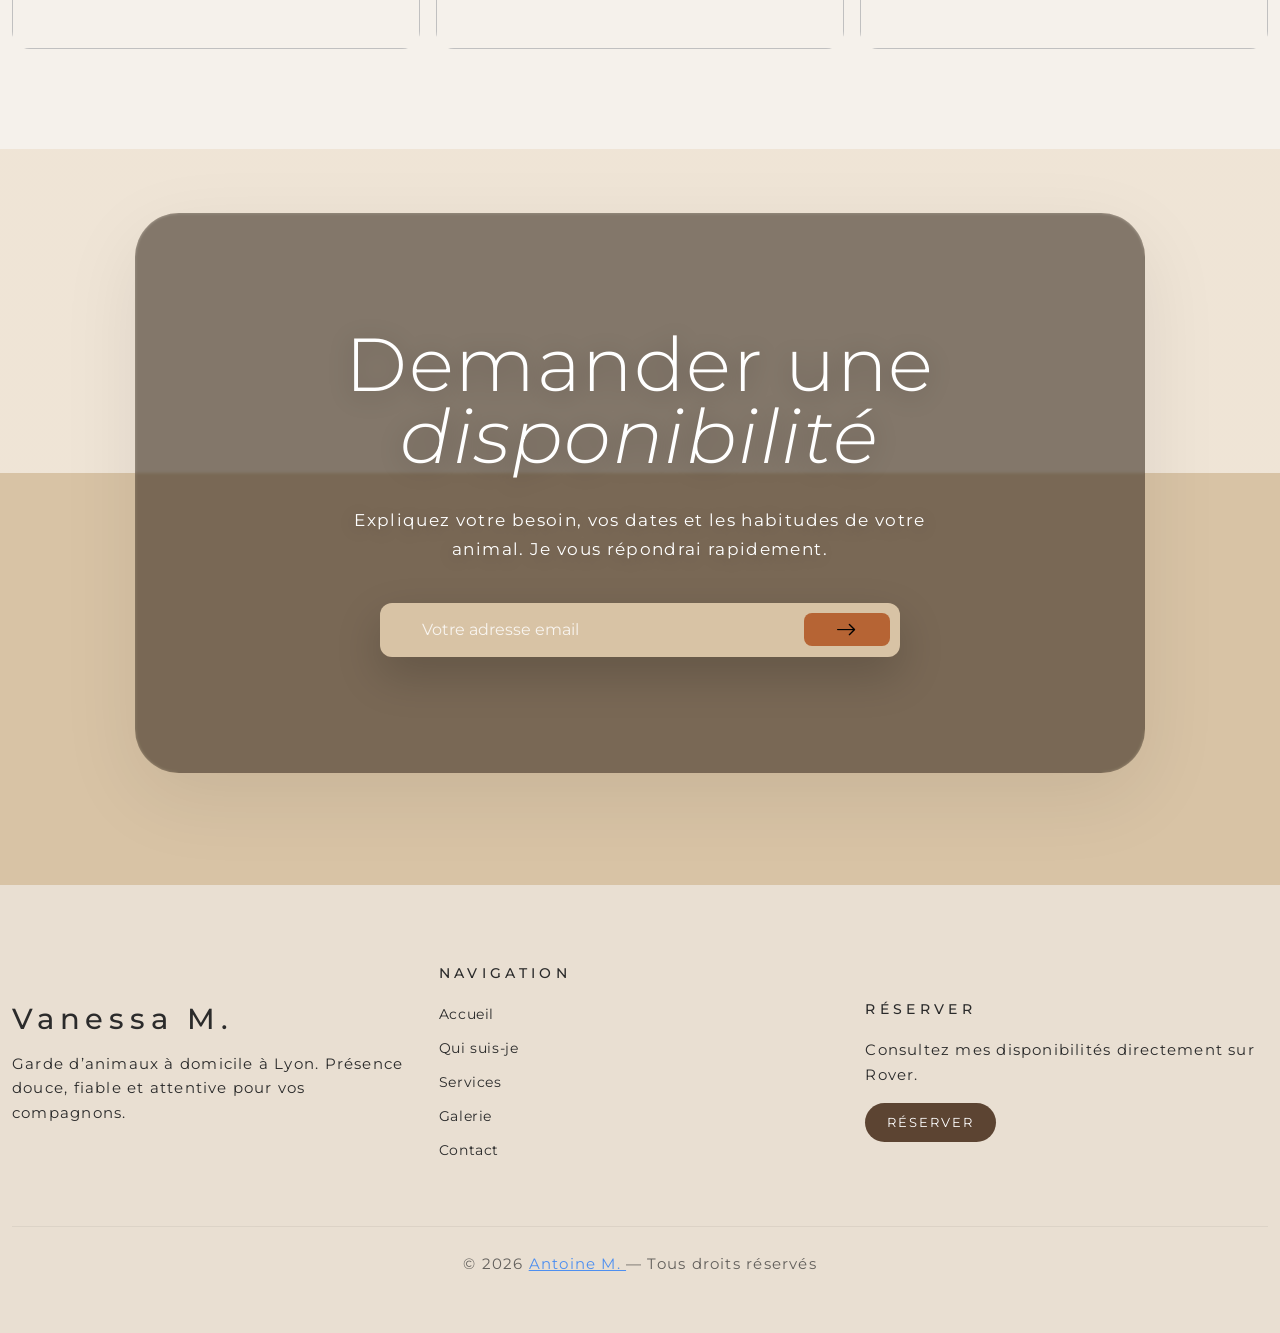
==== commit daf694b0: "second commit" ====
--- a/index.html
+++ b/index.html
@@ -241,10 +241,7 @@
           <div class="row justify-content-center g-4">
             <div class="col-lg-4 col-md-6">
               <article class="testimonial-card white h-100">
-                <img
-                  src="https://images.unsplash.com/photo-1535713875002-d1d0cf377fde?auto=format&fit=crop&w=200&q=80"
-                  alt="Portrait client"
-                />
+                <div class="testimonial-avatar">JP</div>
                 <p>
                   “Nous nous sommes rencontrés avec Vanessa lors de balade avec
                   nos chiens respectifs ! Il n aura pas fallu plus de temps pour
@@ -262,10 +259,7 @@
 
             <div class="col-lg-4 col-md-6">
               <article class="testimonial-card blue h-100">
-                <img
-                  src="https://images.unsplash.com/photo-1494790108377-be9c29b29330?auto=format&fit=crop&w=200&q=80"
-                  alt="Portrait client"
-                />
+                <div class="testimonial-avatar">LB</div>
                 <p>
                   “Nous nous sommes rencontrés avec Vanessa lors de balade avec
                   nos chiens respectifs ! Il n aura pas fallu plus de temps pour
@@ -283,10 +277,7 @@
 
             <div class="col-lg-4 col-md-6">
               <article class="testimonial-card green h-100">
-                <img
-                  src="https://images.unsplash.com/photo-1507003211169-0a1dd7228f2d?auto=format&fit=crop&w=200&q=80"
-                  alt="Portrait client"
-                />
+                <div class="testimonial-avatar">AM</div>
                 <p>
                   “Nous nous sommes rencontrés avec Vanessa lors de balade avec
                   nos chiens respectifs ! Il n aura pas fallu plus de temps pour
@@ -481,7 +472,17 @@
       </div>
 
       <div class="footer-bottom text-center mt-5">
-        <p>© 2026 Vanessa M. — Tous droits réservés</p>
+        <p>
+          © 2026
+          <a
+            href="https://antoine-macheda.fr"
+            target="_blank"
+            class="footer-link"
+          >
+            Antoine M.
+          </a>
+          — Tous droits réservés
+        </p>
       </div>
     </div>
   </footer>
--- a/style.css
+++ b/style.css
@@ -284,7 +284,7 @@
 }
 
 .testimonial-card.white {
-  background: #fff
+  background: #f8eada
 }
 
 .testimonial-card.blue {
@@ -629,7 +629,7 @@
 }
 
 .availability-card {
-  background: #f7f7f7;
+  background: #d8c3a5;
   border-radius: 28px;
   padding: 28px 32px;
   margin-bottom: 18px;
@@ -644,6 +644,7 @@
   margin: 0;
   font-size: 16px;
   letter-spacing: 1px;
+  
 }
 
 .map-card {
@@ -818,4 +819,28 @@
   padding-top: 25px;
   font-size: 0.8rem;
   opacity: 0.7;
+}
+
+.testimonial-avatar {
+  position: absolute;
+  top: -52px;
+  left: 50%;
+  transform: translateX(-50%);
+
+  width: 95px;
+  height: 95px;
+  border-radius: 50%;
+
+  display: flex;
+  align-items: center;
+  justify-content: center;
+
+  font-size: 1.8rem;
+  font-weight: 600;
+  letter-spacing: 2px;
+
+  background: #5c4432; /* marron */
+  color: #fff;
+
+  box-shadow: 0 10px 30px rgba(0,0,0,0.1);
 }
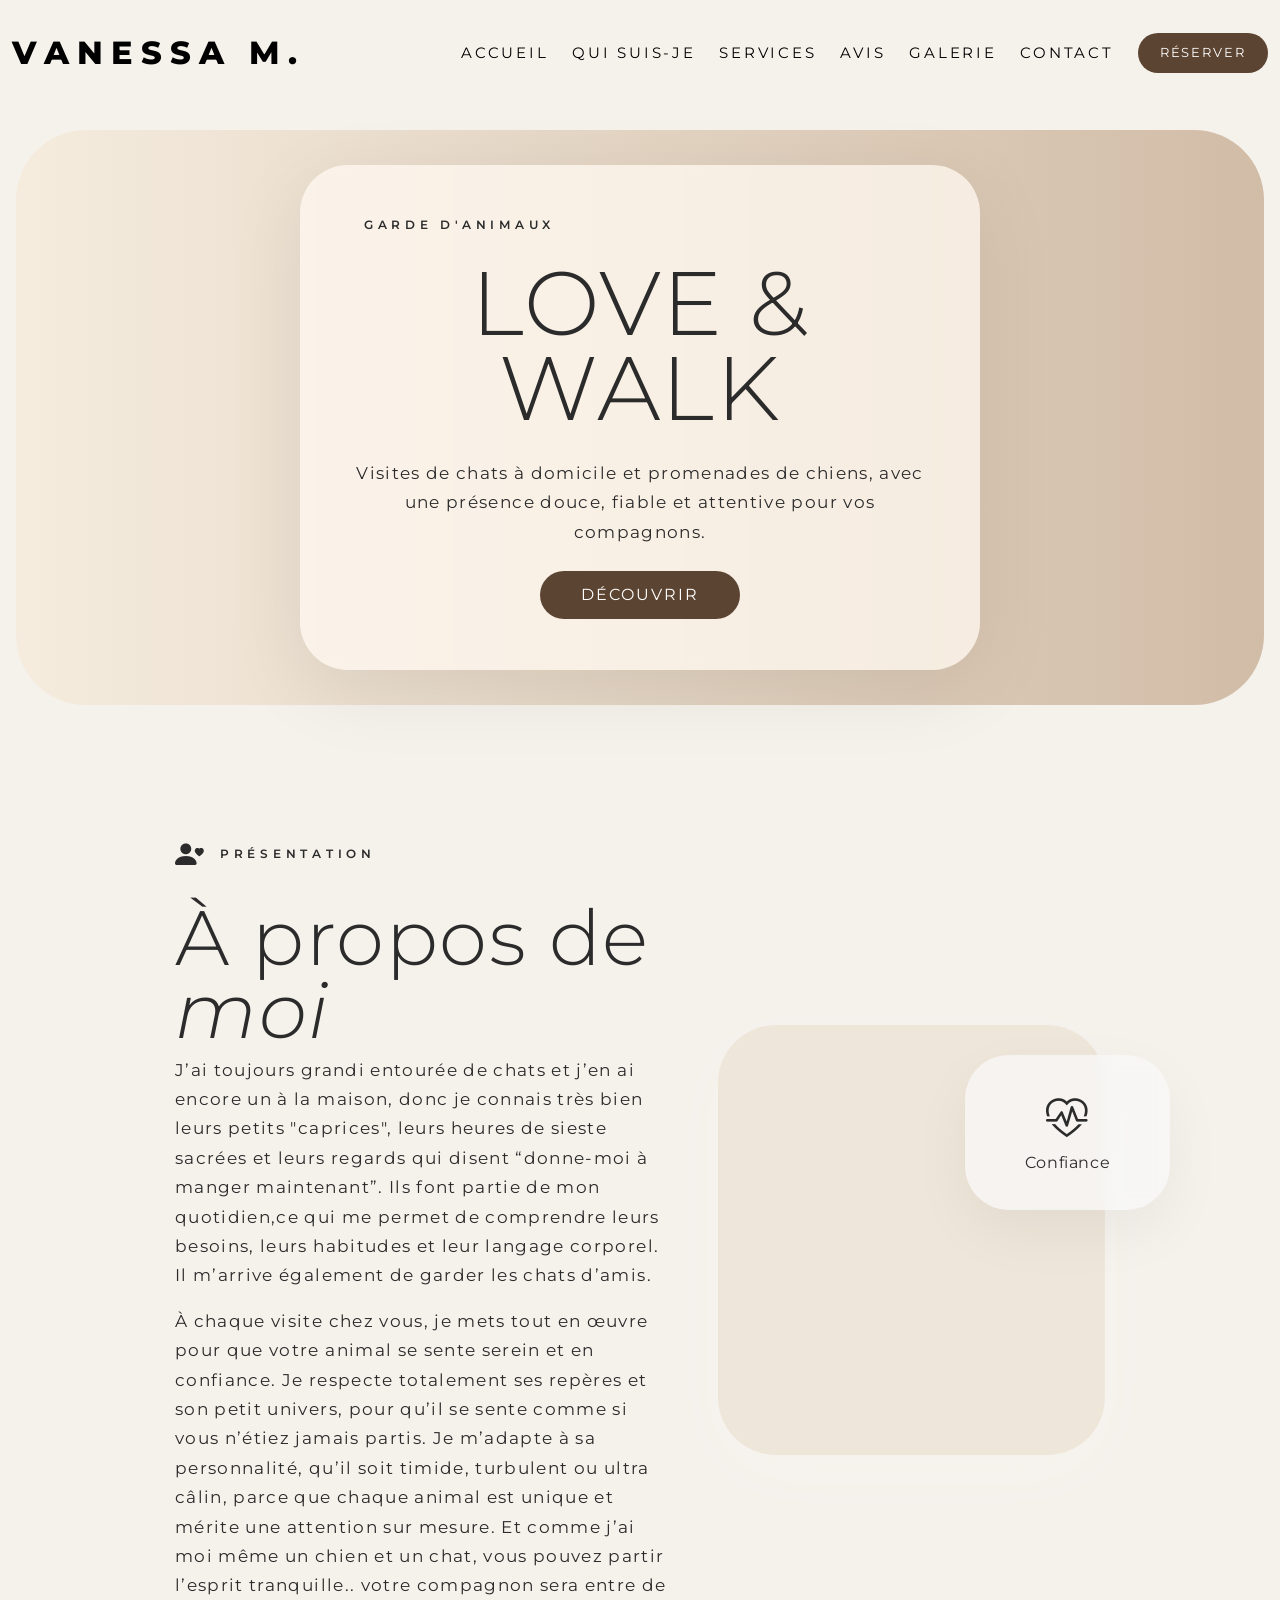
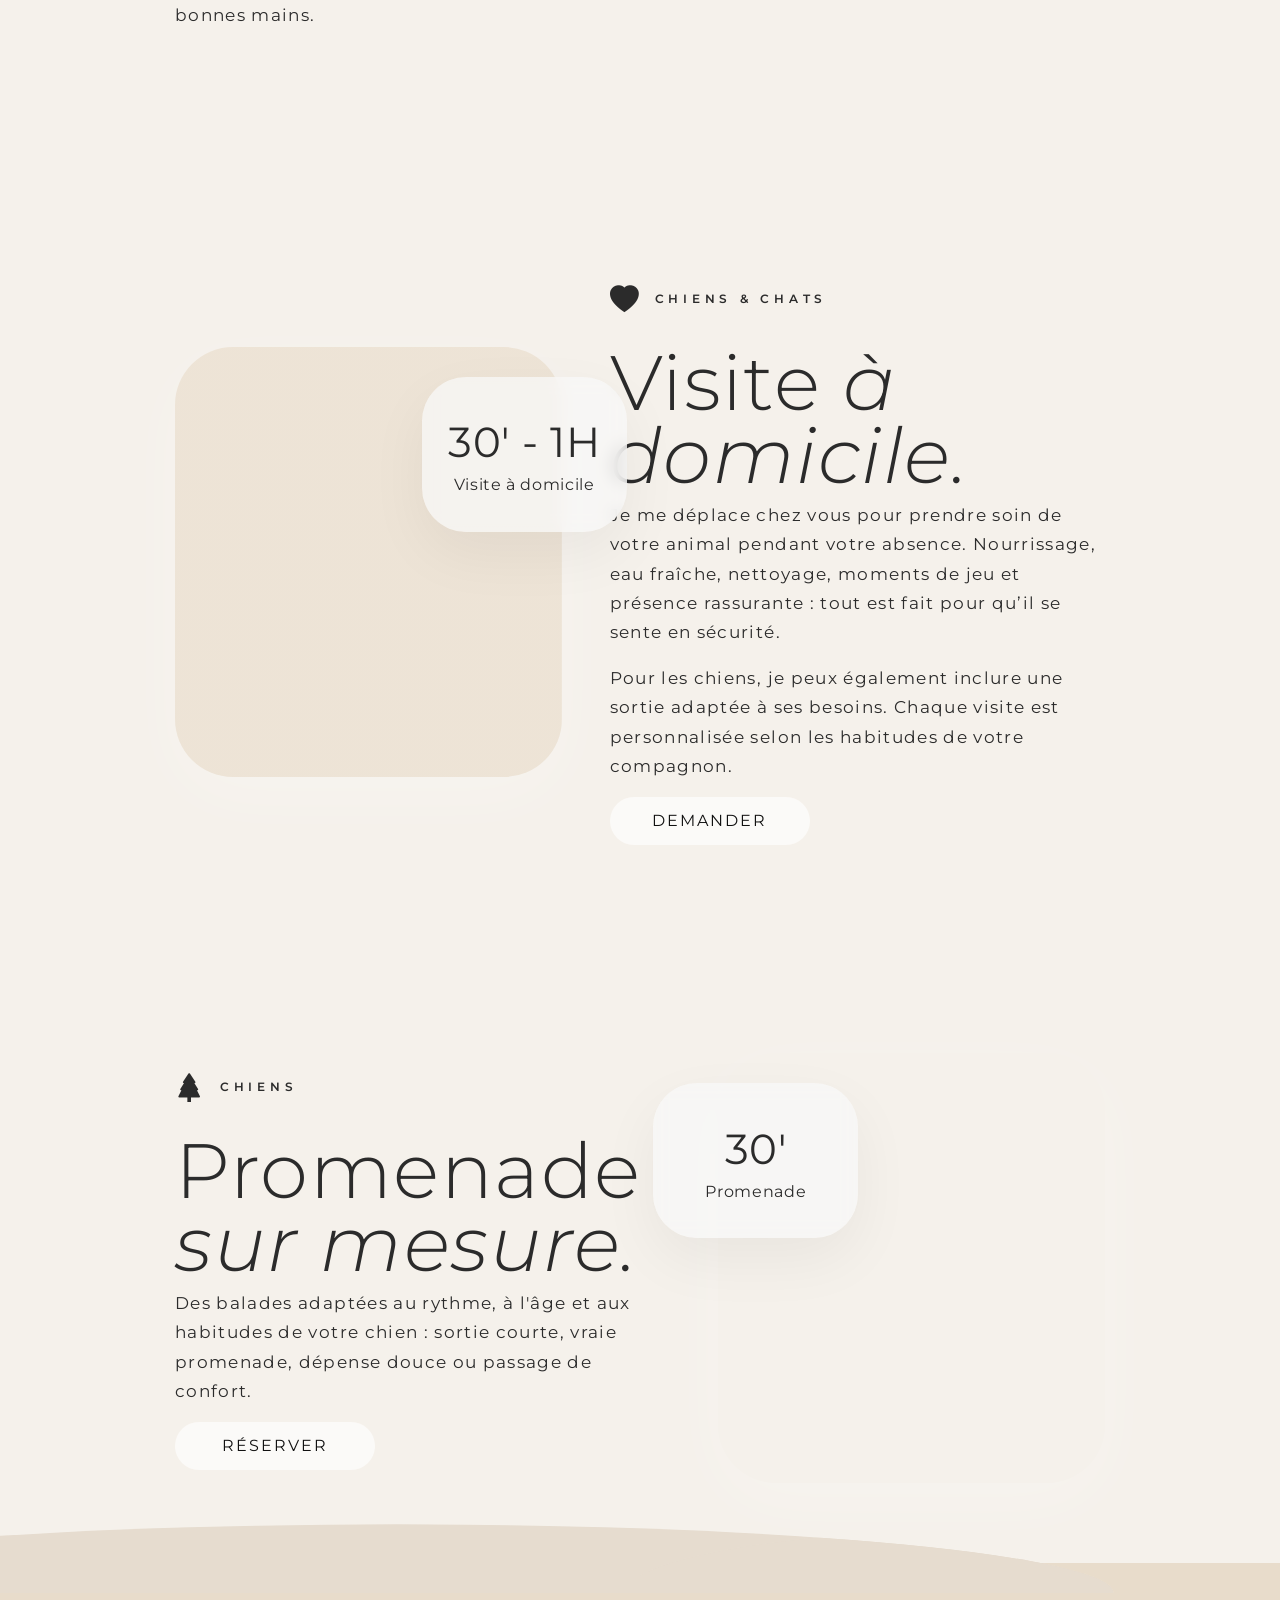
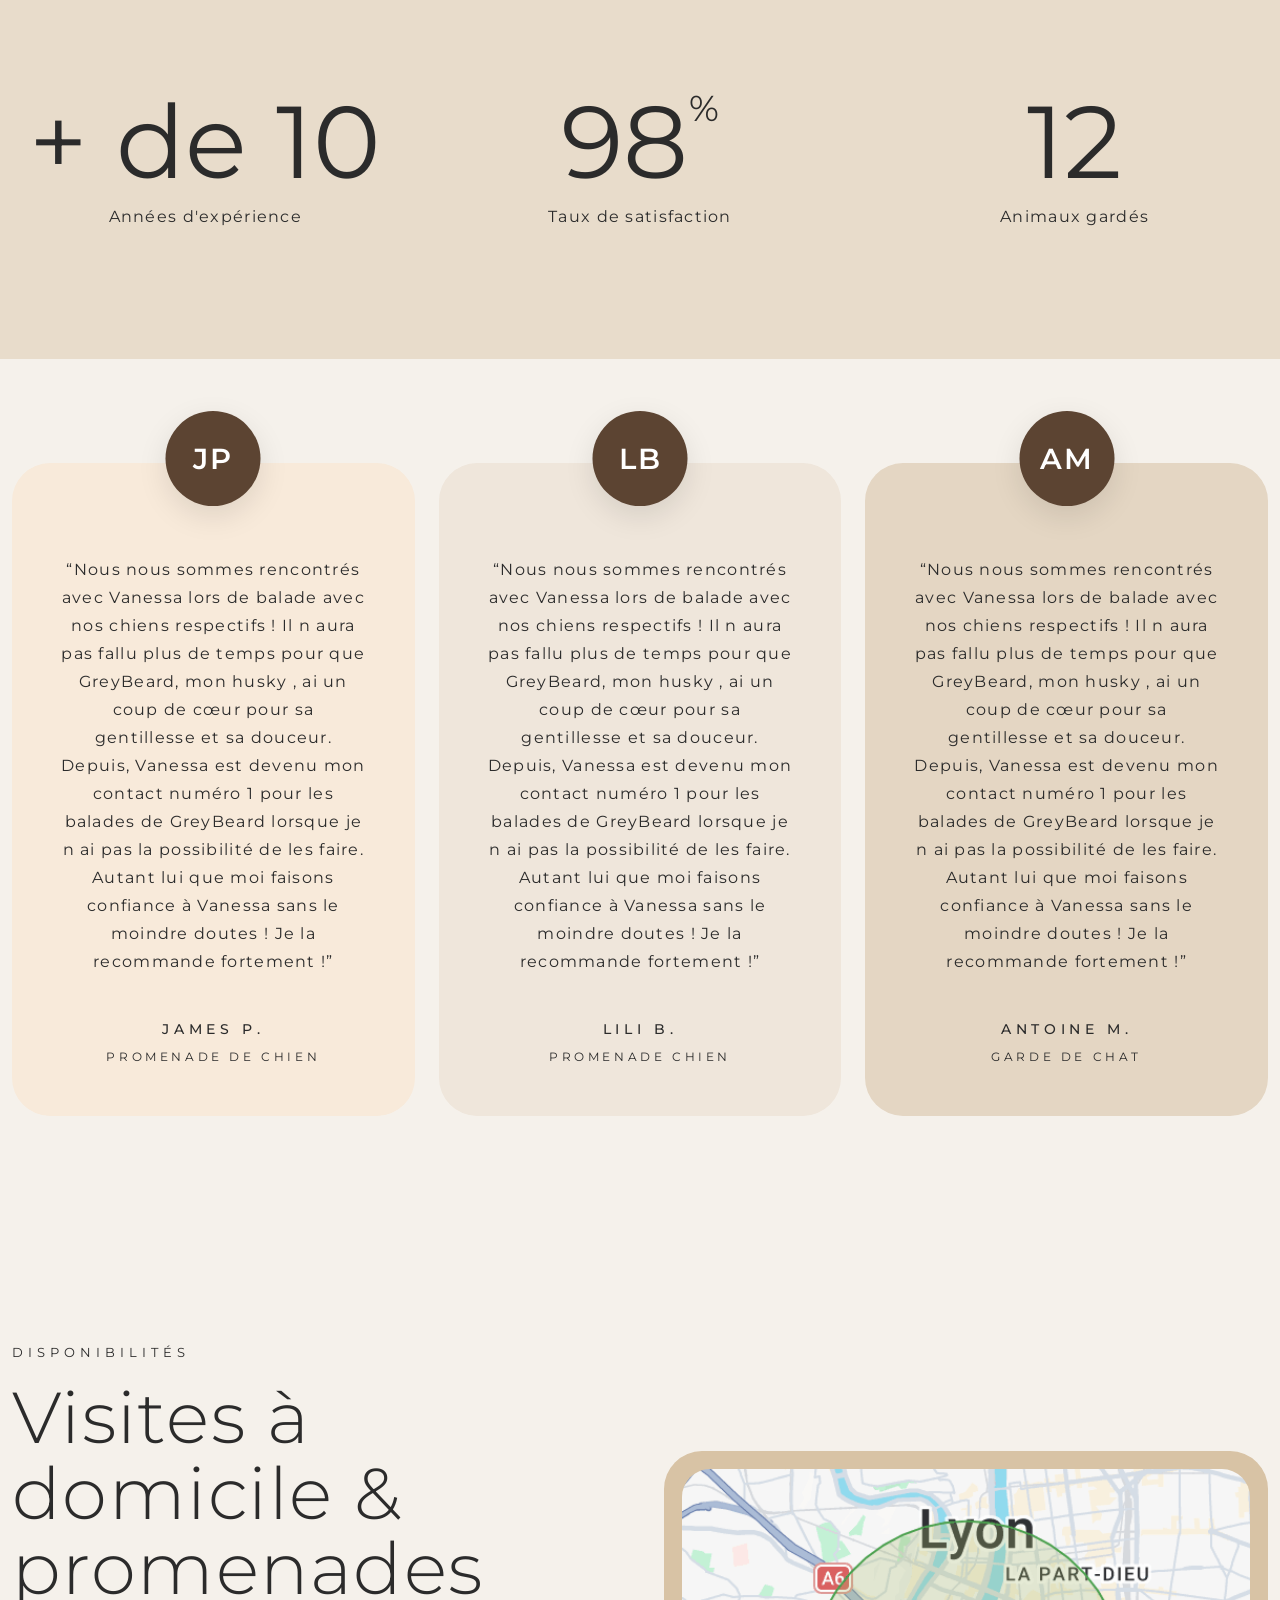
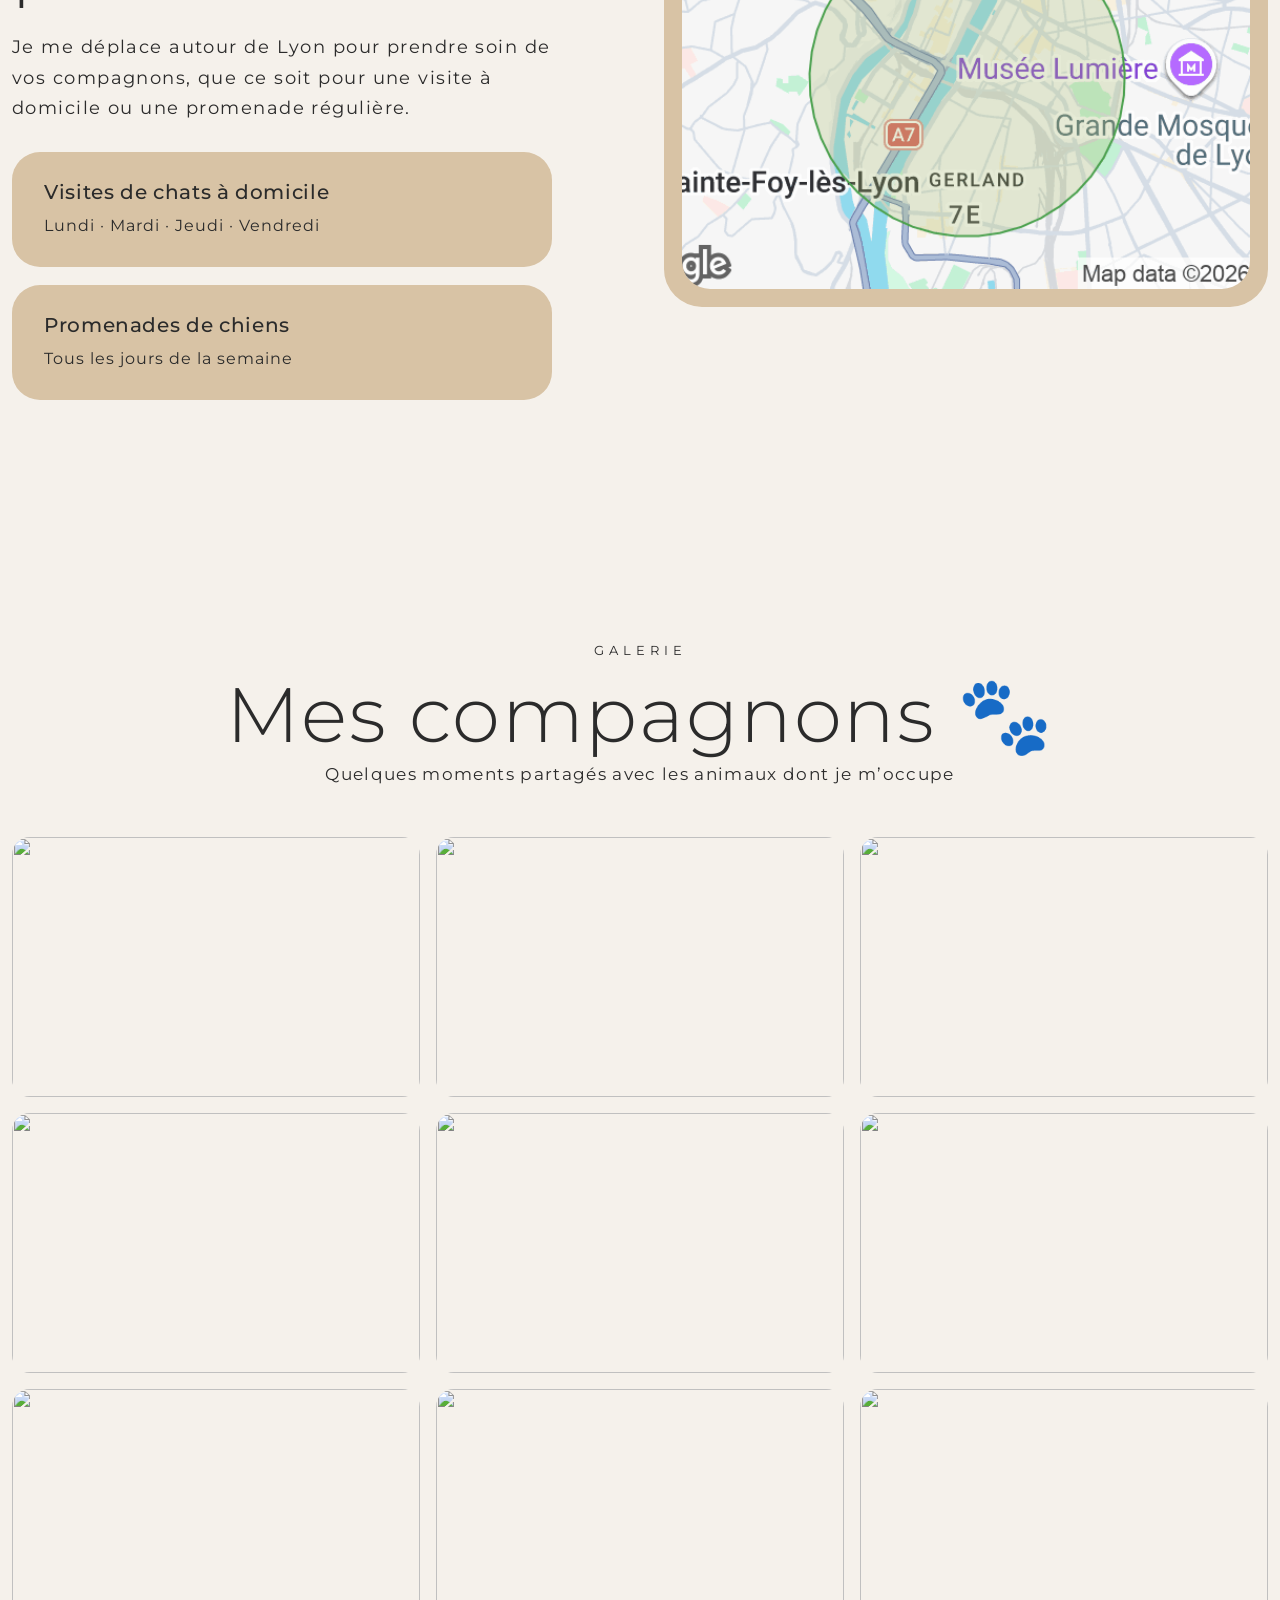
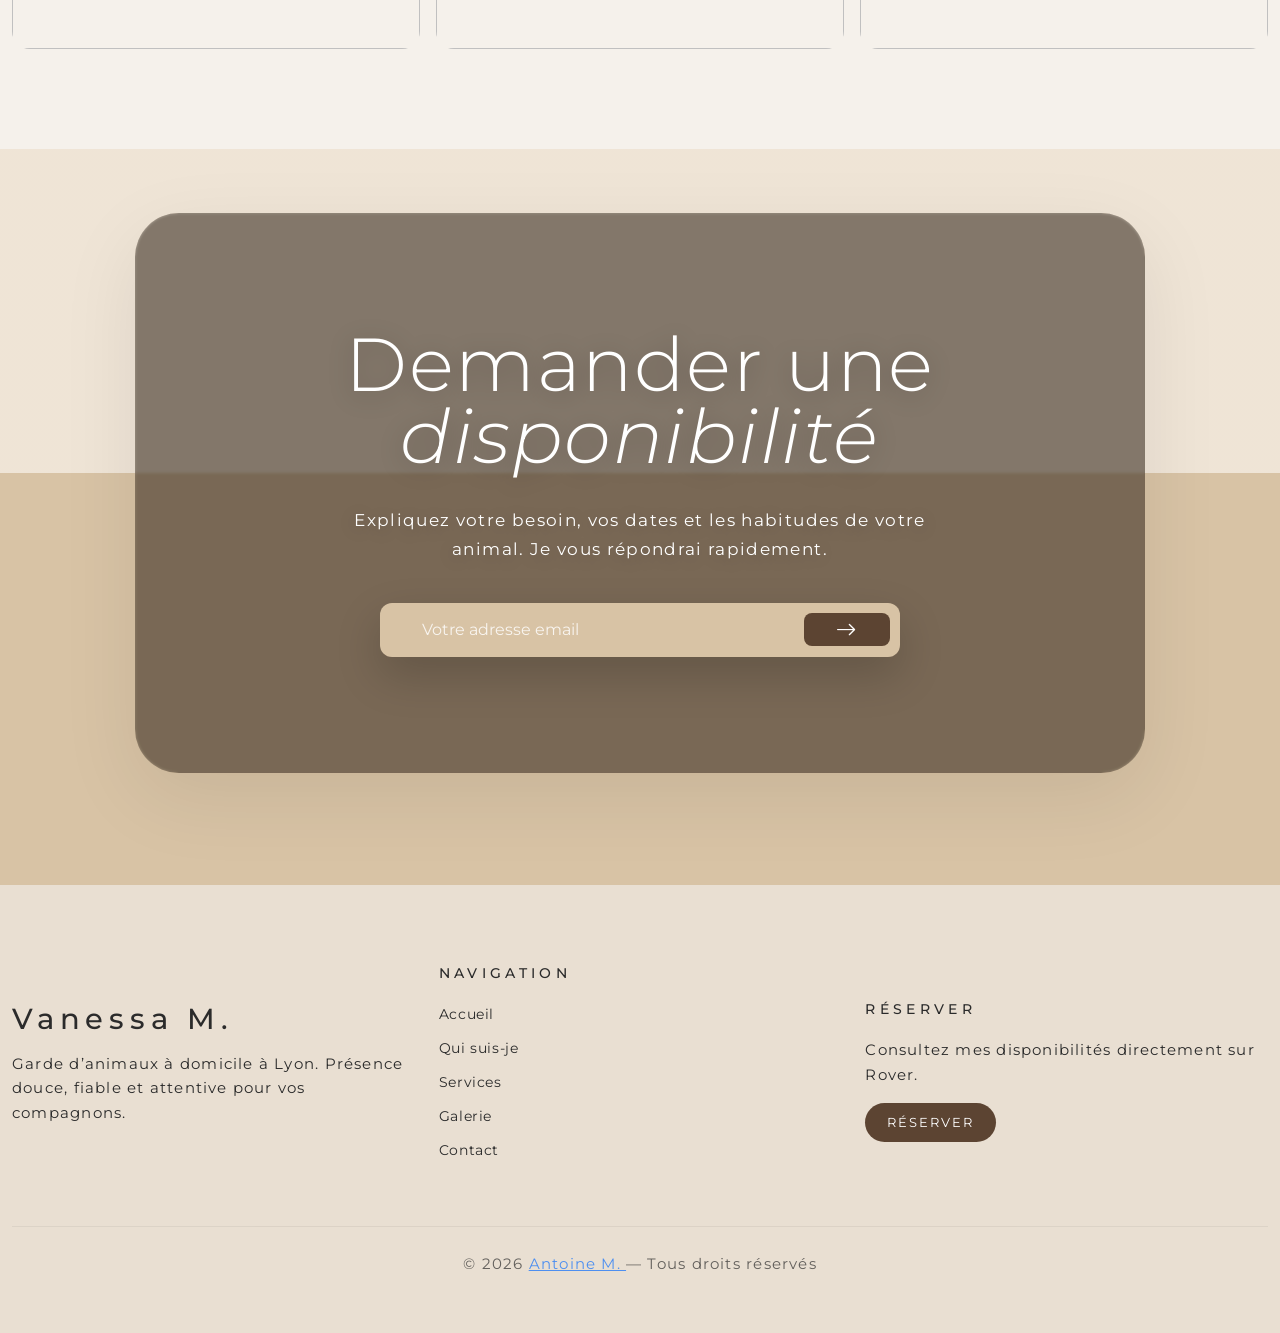
==== commit ae0f1e0c: "many changes" ====
--- a/index.html
+++ b/index.html
@@ -98,7 +98,12 @@
             Visites de chats à domicile et promenades de chiens, avec une
             présence douce, fiable et attentive pour vos compagnons.
           </p>
-          <a href="#services" class="btn btn-clean">Découvrir</a>
+          <a
+            href="#services"
+            class="btn btn-clean"
+            style="background-color: #5c4432; color: white"
+            >Découvrir</a
+          >
         </div>
       </div>
     </header>
@@ -423,8 +428,12 @@
 
             <form class="quote-form mx-auto">
               <input type="email" placeholder="Votre adresse email" required />
-              <button type="submit" aria-label="Envoyer">
-                <i class="bi bi-arrow-right"></i>
+              <button
+                type="submit"
+                aria-label="Envoyer"
+                style="background-color: #5c4432"
+              >
+                <i class="bi bi-arrow-right" style="color: white"></i>
               </button>
             </form>
           </div>
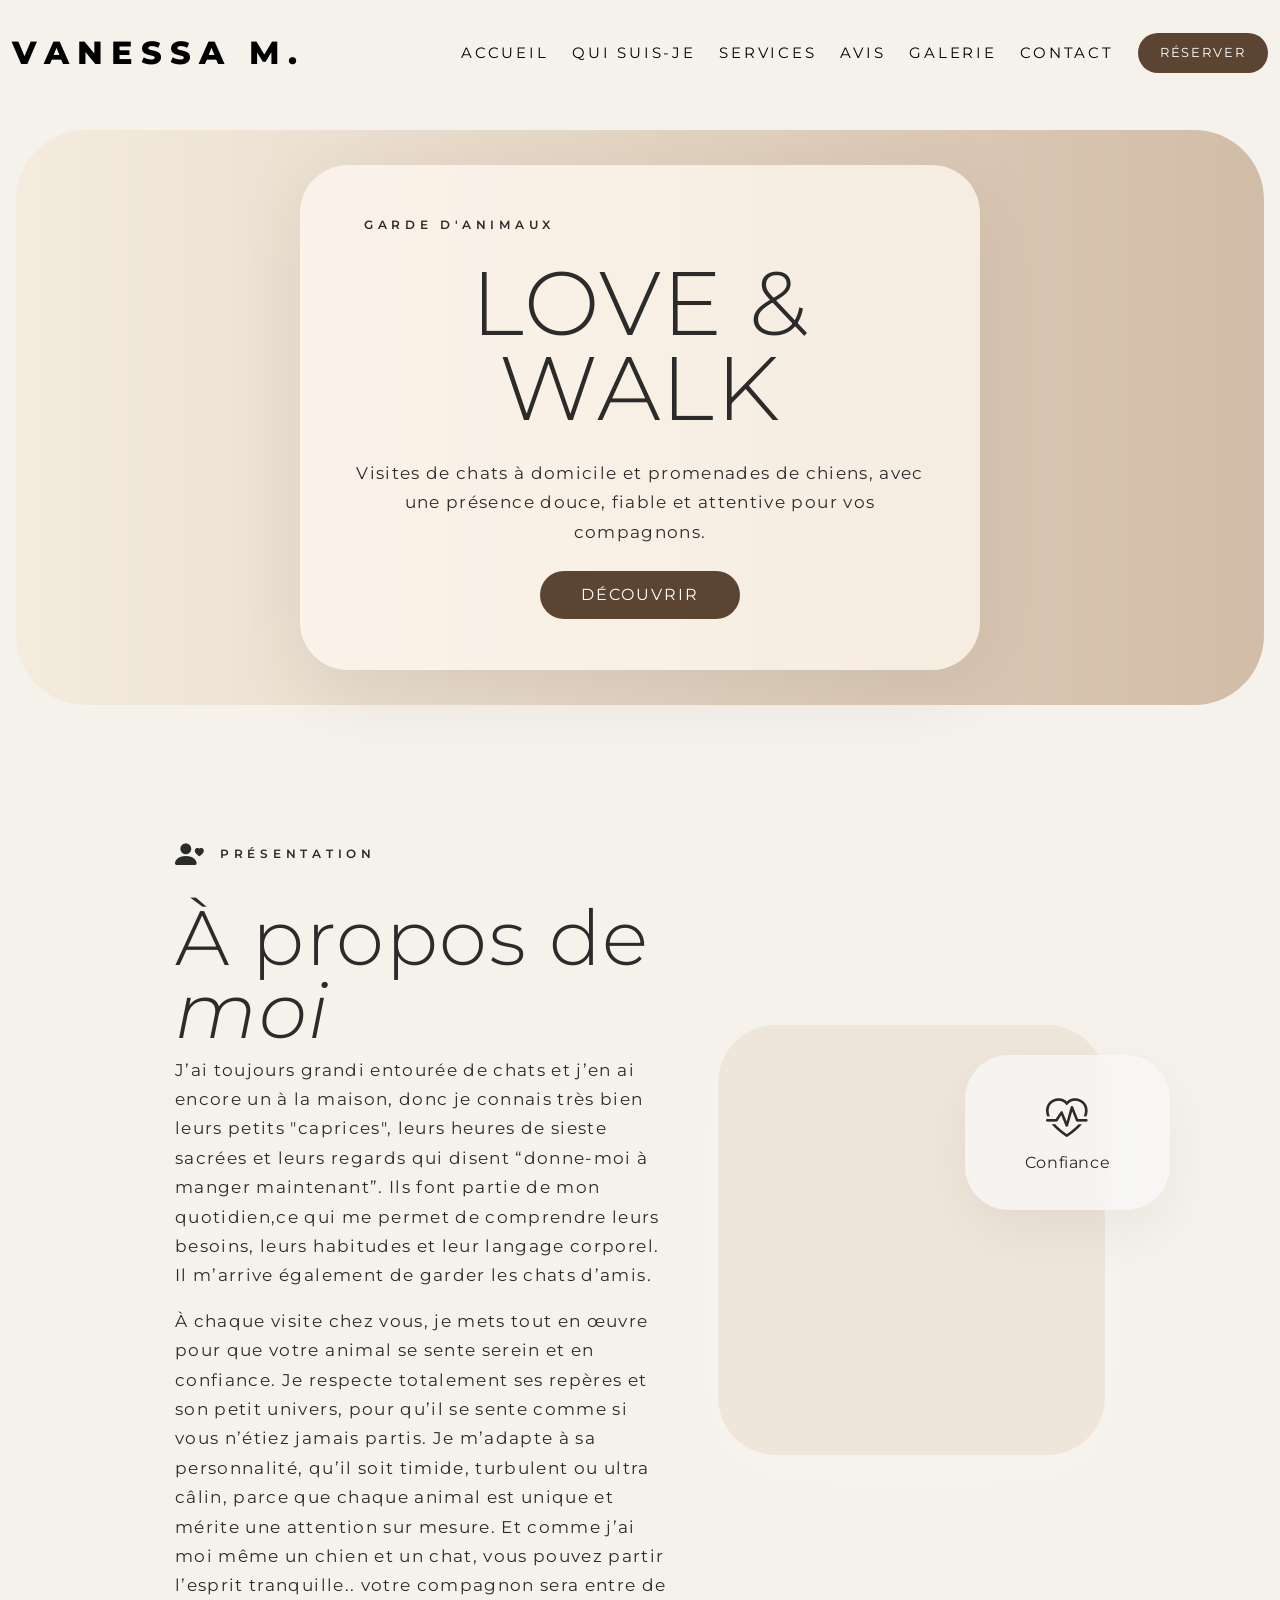
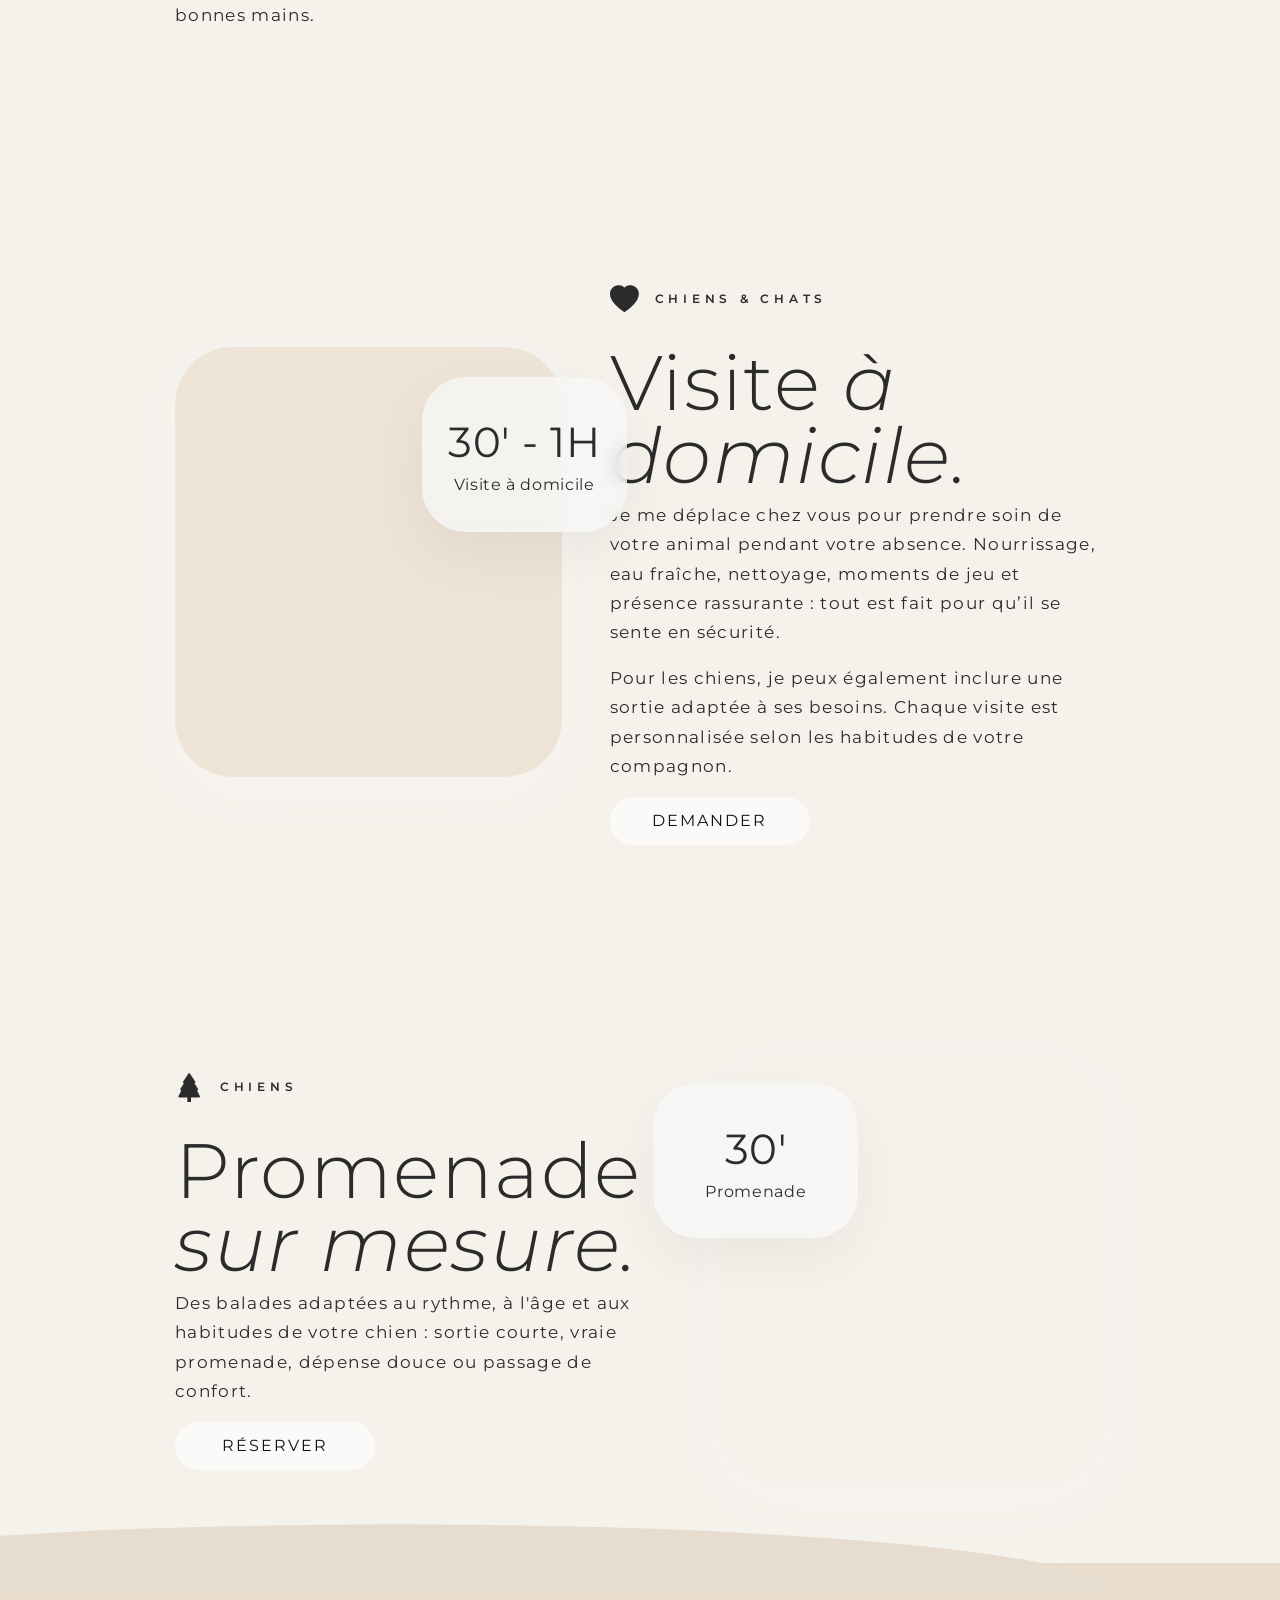
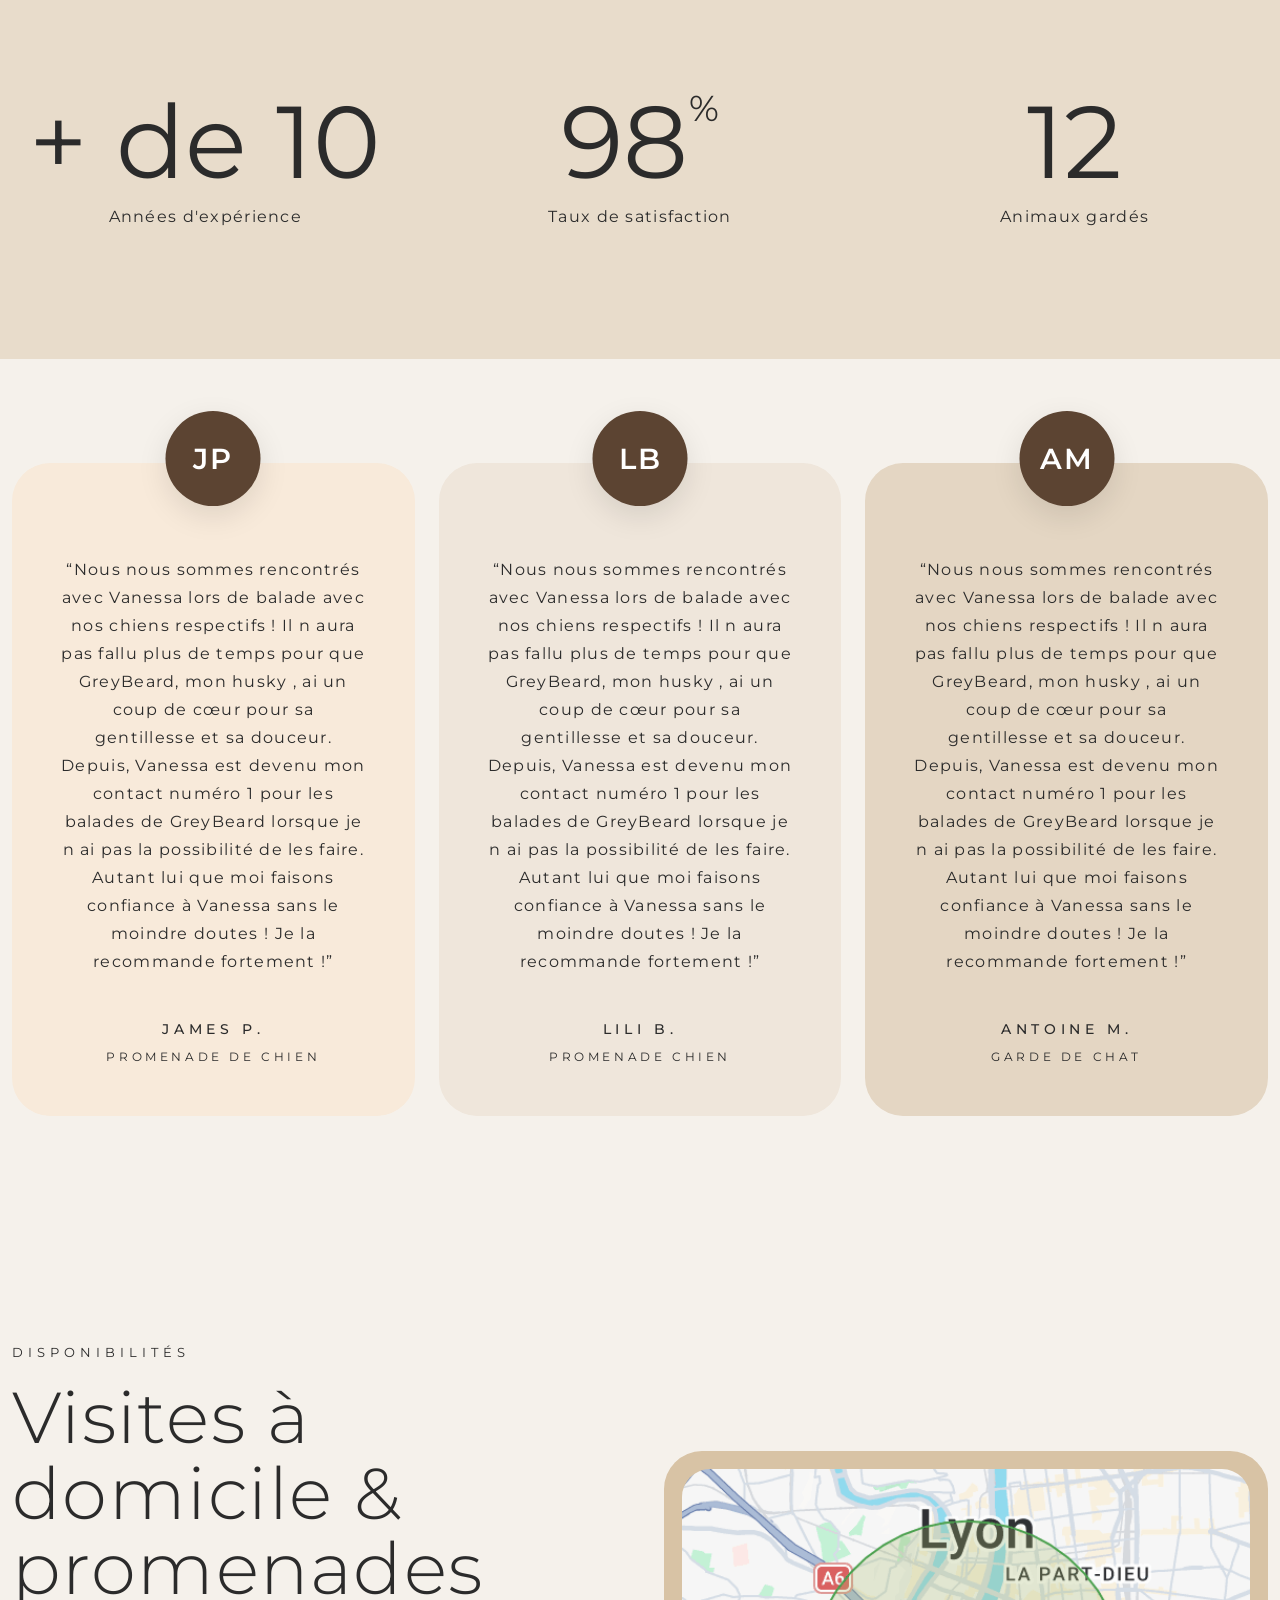
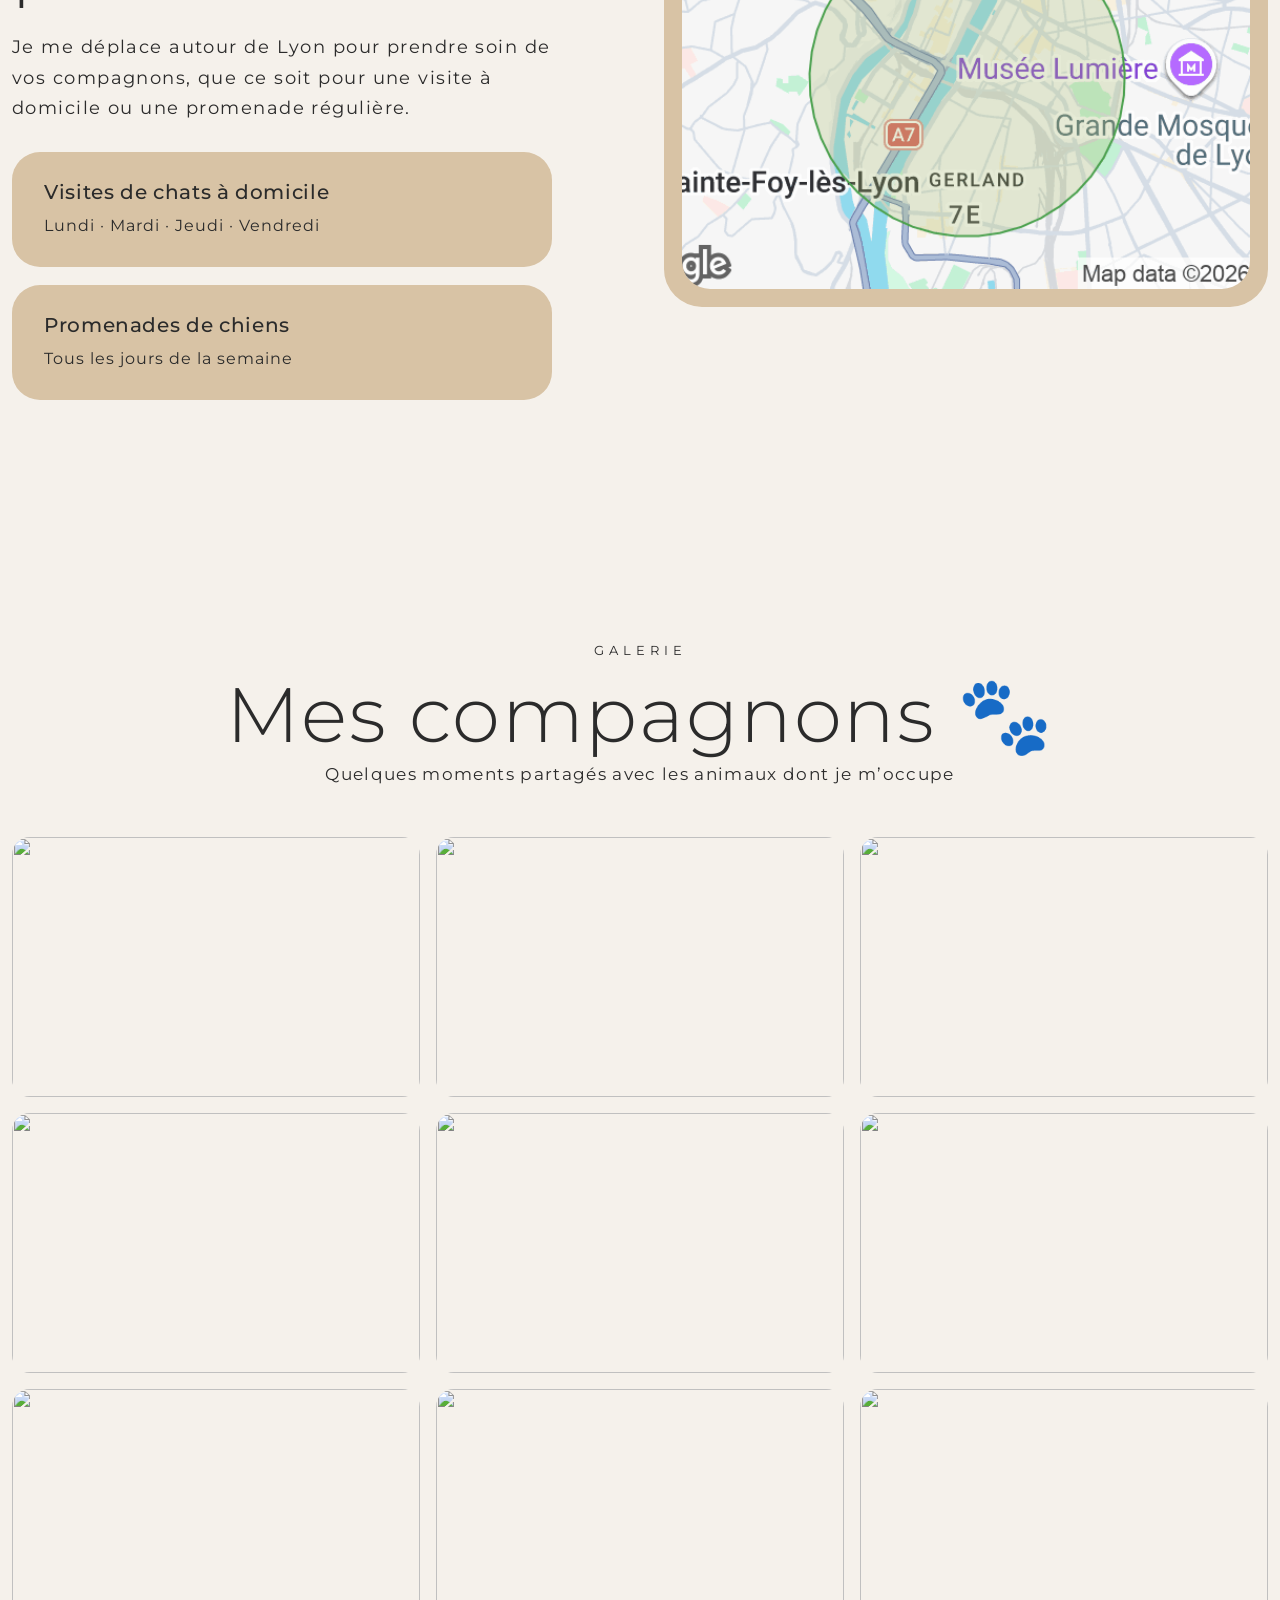
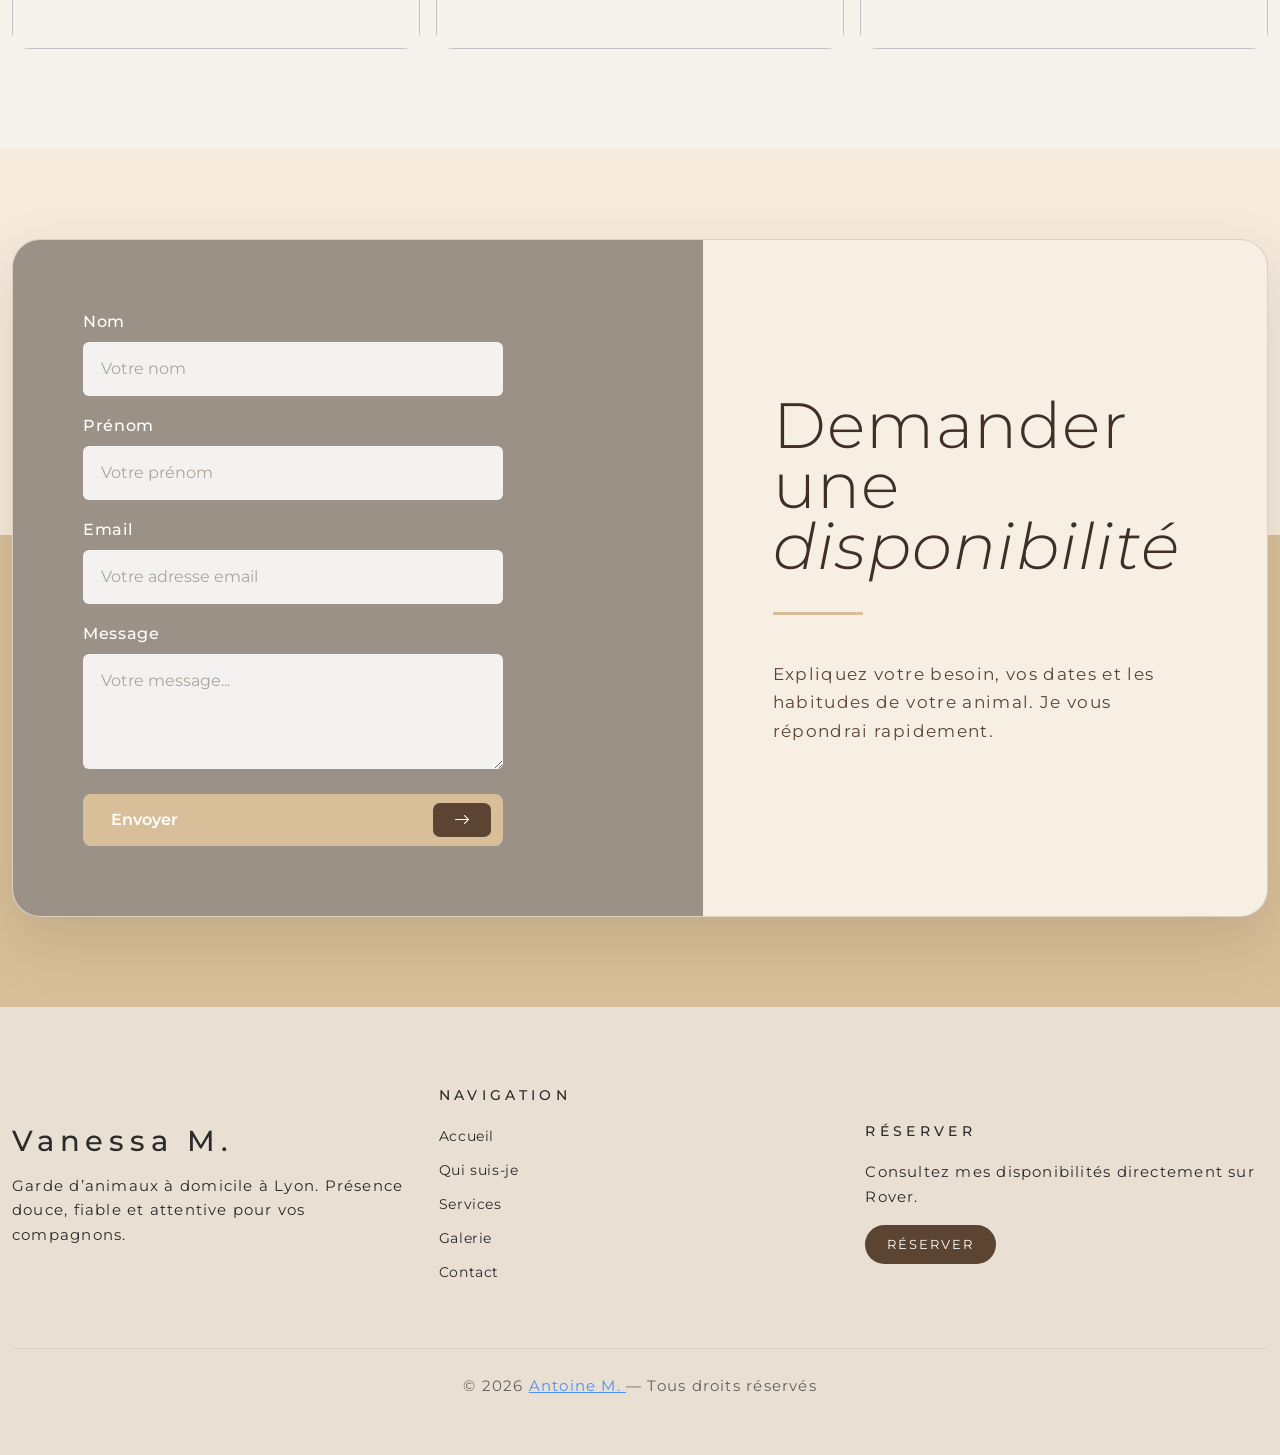
==== commit c197bb43: "add contact section" ====
--- a/index.html
+++ b/index.html
@@ -416,26 +416,52 @@
 
       <section id="contact" class="quote-section">
         <div class="container">
-          <div class="quote-card text-center">
-            <div class="quote-overlay"></div>
-
-            <h2>Demander une <em>disponibilité</em></h2>
-
-            <p>
-              Expliquez votre besoin, vos dates et les habitudes de votre
-              animal. Je vous répondrai rapidement.
-            </p>
-
-            <form class="quote-form mx-auto">
-              <input type="email" placeholder="Votre adresse email" required />
-              <button
-                type="submit"
-                aria-label="Envoyer"
-                style="background-color: #5c4432"
-              >
-                <i class="bi bi-arrow-right" style="color: white"></i>
-              </button>
-            </form>
+          <div class="contact-card">
+            <div class="contact-image">
+              <div class="contact-overlay"></div>
+
+              <form class="contact-form">
+                <label>
+                  Nom
+                  <input type="text" placeholder="Votre nom" required />
+                </label>
+
+                <label>
+                  Prénom
+                  <input type="text" placeholder="Votre prénom" required />
+                </label>
+
+                <label>
+                  Email
+                  <input
+                    type="email"
+                    placeholder="Votre adresse email"
+                    required
+                  />
+                </label>
+
+                <label>
+                  Message
+                  <textarea placeholder="Votre message..." required></textarea>
+                </label>
+
+                <button type="submit">
+                  Envoyer
+                  <i class="bi bi-arrow-right"></i>
+                </button>
+              </form>
+            </div>
+
+            <div class="contact-content">
+              <h2>Demander une <em>disponibilité</em></h2>
+
+              <span class="contact-line"></span>
+
+              <p>
+                Expliquez votre besoin, vos dates et les habitudes de votre
+                animal. Je vous répondrai rapidement.
+              </p>
+            </div>
           </div>
         </div>
       </section>
--- a/style.css
+++ b/style.css
@@ -843,4 +843,154 @@
   color: #fff;
 
   box-shadow: 0 10px 30px rgba(0,0,0,0.1);
+}
+
+
+.quote-section {
+  padding: 90px 0;
+  background: linear-gradient(
+    to bottom,
+    #f5eadb 0%,
+    #f5eadb 45%,
+    #d8bf99 45%,
+    #d8bf99 100%
+  );
+}
+
+.contact-card {
+  display: grid;
+  grid-template-columns: 1.1fr 0.9fr;
+  min-height: 520px;
+  border-radius: 28px;
+  overflow: hidden;
+  background: #f8efe4;
+  box-shadow: 0 25px 60px rgba(92, 68, 50, 0.16);
+  border: 1px solid rgba(92, 68, 50, 0.18);
+}
+
+.contact-image {
+  position: relative;
+  background-image: url("https://images.unsplash.com/photo-1516734212186-a967f81ad0d7?auto=format&fit=crop&w=1600&q=80");
+  background-size: cover;
+  background-position: center;
+  padding: 70px;
+  display: flex;
+  align-items: center;
+}
+
+.contact-overlay {
+  position: absolute;
+  inset: 0;
+  background: rgba(55, 43, 34, 0.48);
+}
+
+.contact-form {
+  position: relative;
+  z-index: 2;
+  width: 100%;
+  max-width: 420px;
+}
+
+.contact-form label {
+  display: block;
+  color: #fff;
+  font-weight: 500;
+  margin-bottom: 18px;
+}
+
+.contact-form input,
+.contact-form textarea {
+  width: 100%;
+  margin-top: 8px;
+  padding: 15px 18px;
+  border: none;
+  border-radius: 6px;
+  background: rgba(255, 255, 255, 0.88);
+  color: #5c4432;
+  outline: none;
+}
+
+.contact-form textarea {
+  min-height: 115px;
+  resize: vertical;
+}
+
+.contact-form input::placeholder,
+.contact-form textarea::placeholder {
+  color: rgba(92, 68, 50, 0.45);
+}
+
+.contact-form button {
+  width: 100%;
+  height: 52px;
+  border: none;
+  border-radius: 8px;
+  background: #d8bf99;
+  color: #fff;
+  font-weight: 600;
+  display: flex;
+  align-items: center;
+  justify-content: space-between;
+  padding: 0 12px 0 28px;
+  cursor: pointer;
+}
+
+.contact-form button i {
+  background: #5c4432;
+  color: #fff;
+  width: 58px;
+  height: 34px;
+  border-radius: 7px;
+  display: flex;
+  align-items: center;
+  justify-content: center;
+}
+
+.contact-content {
+  padding: 90px 70px;
+  display: flex;
+  flex-direction: column;
+  justify-content: center;
+}
+
+.contact-content h2 {
+  color: #3f2f25;
+  font-size: clamp(2.4rem, 5vw, 4.8rem);
+  line-height: 0.95;
+  font-weight: 300;
+  margin-bottom: 35px;
+}
+
+.contact-content h2 em {
+  font-style: italic;
+  font-weight: 300;
+}
+
+.contact-line {
+  width: 90px;
+  height: 3px;
+  background: #d8bf99;
+  margin-bottom: 45px;
+}
+
+.contact-content p {
+  color: #5c4432;
+  font-size: 1.05rem;
+  line-height: 1.7;
+  max-width: 470px;
+}
+
+@media (max-width: 991px) {
+  .contact-card {
+    grid-template-columns: 1fr;
+  }
+
+  .contact-image {
+    min-height: 560px;
+    padding: 45px 25px;
+  }
+
+  .contact-content {
+    padding: 55px 30px;
+  }
 }
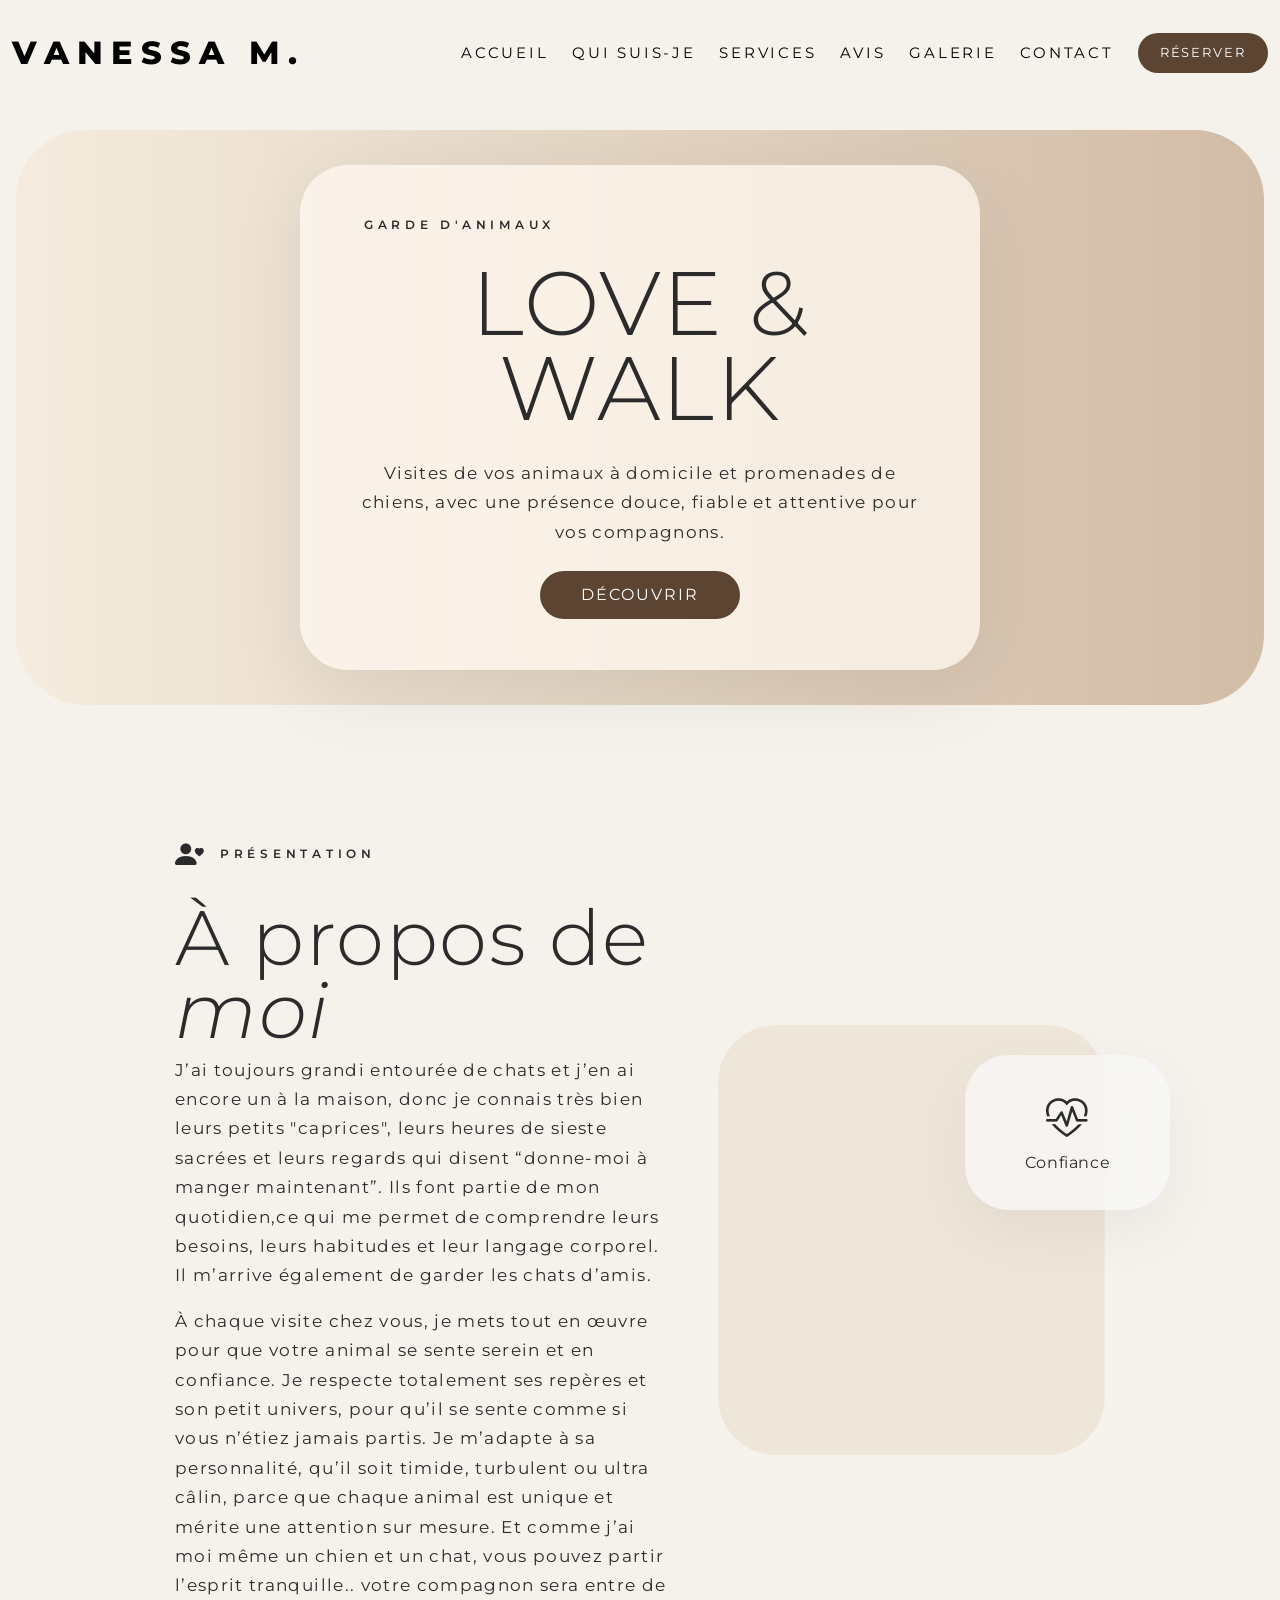
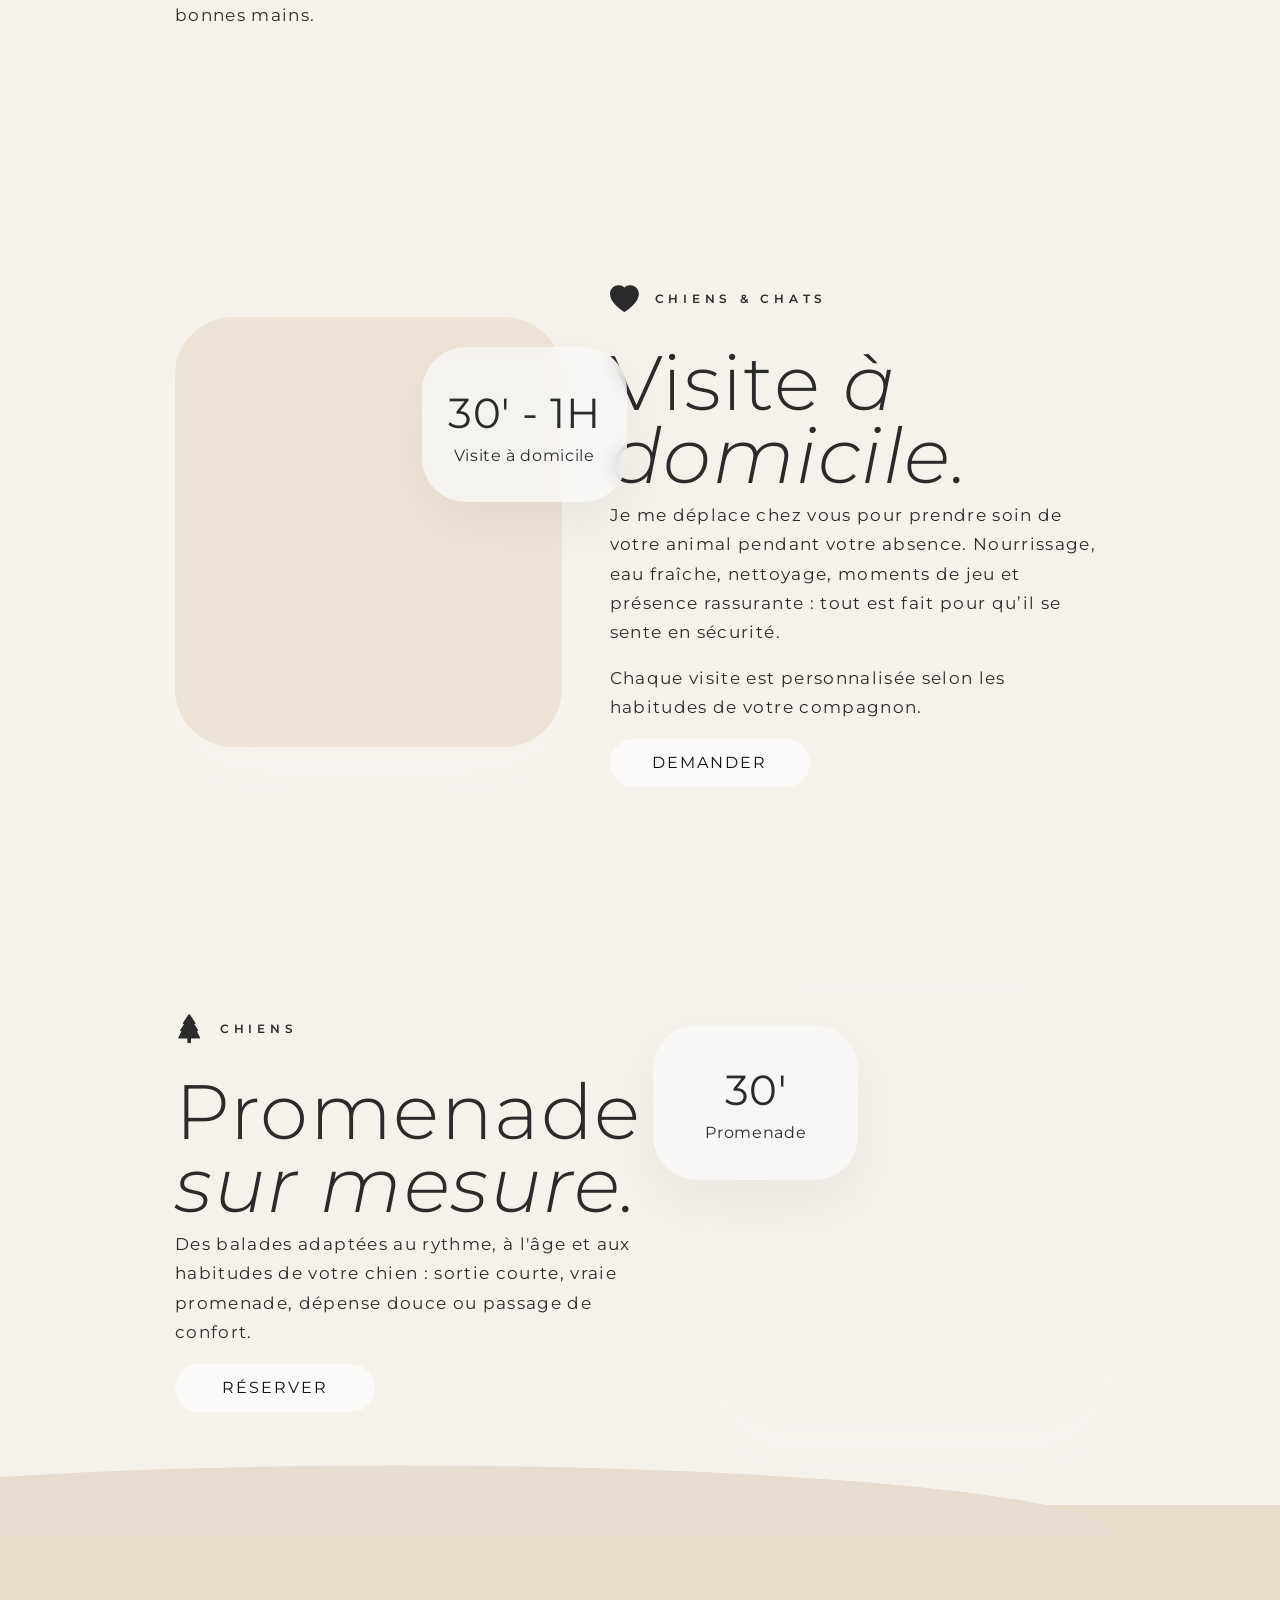
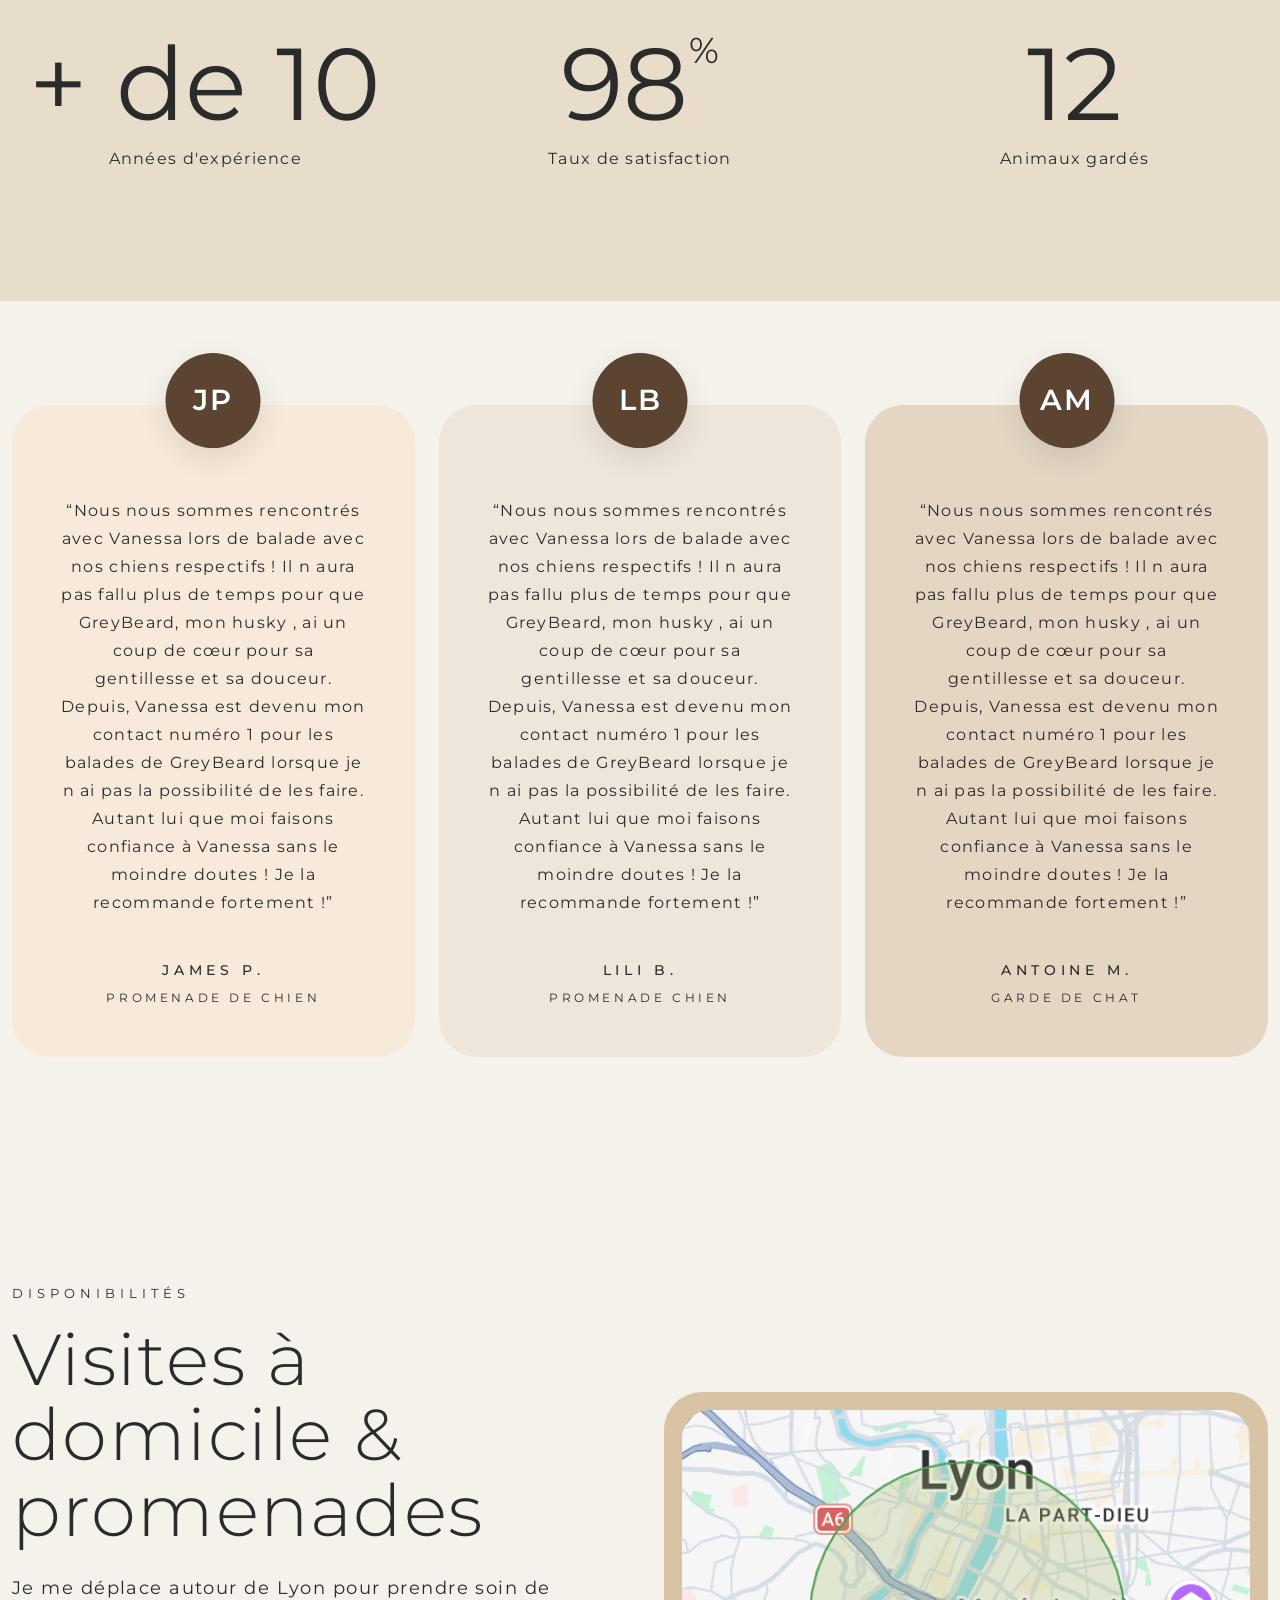
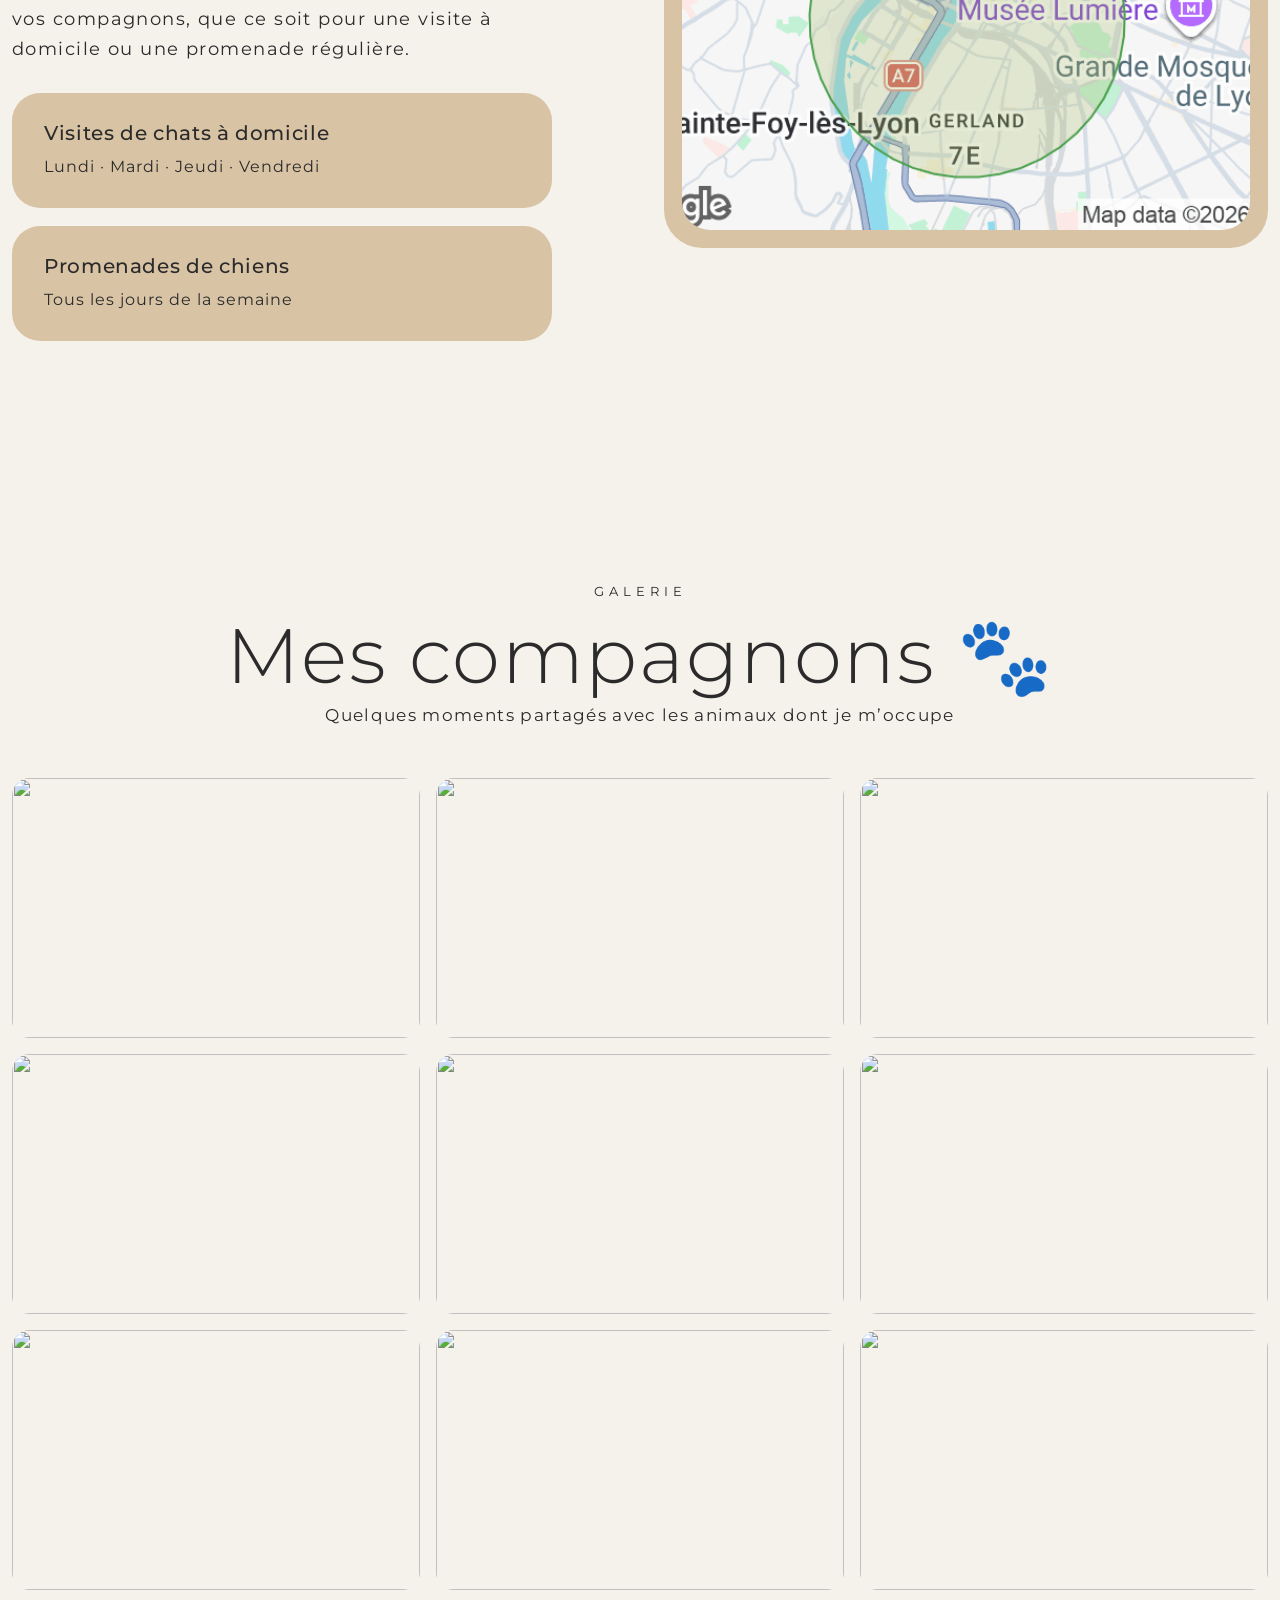
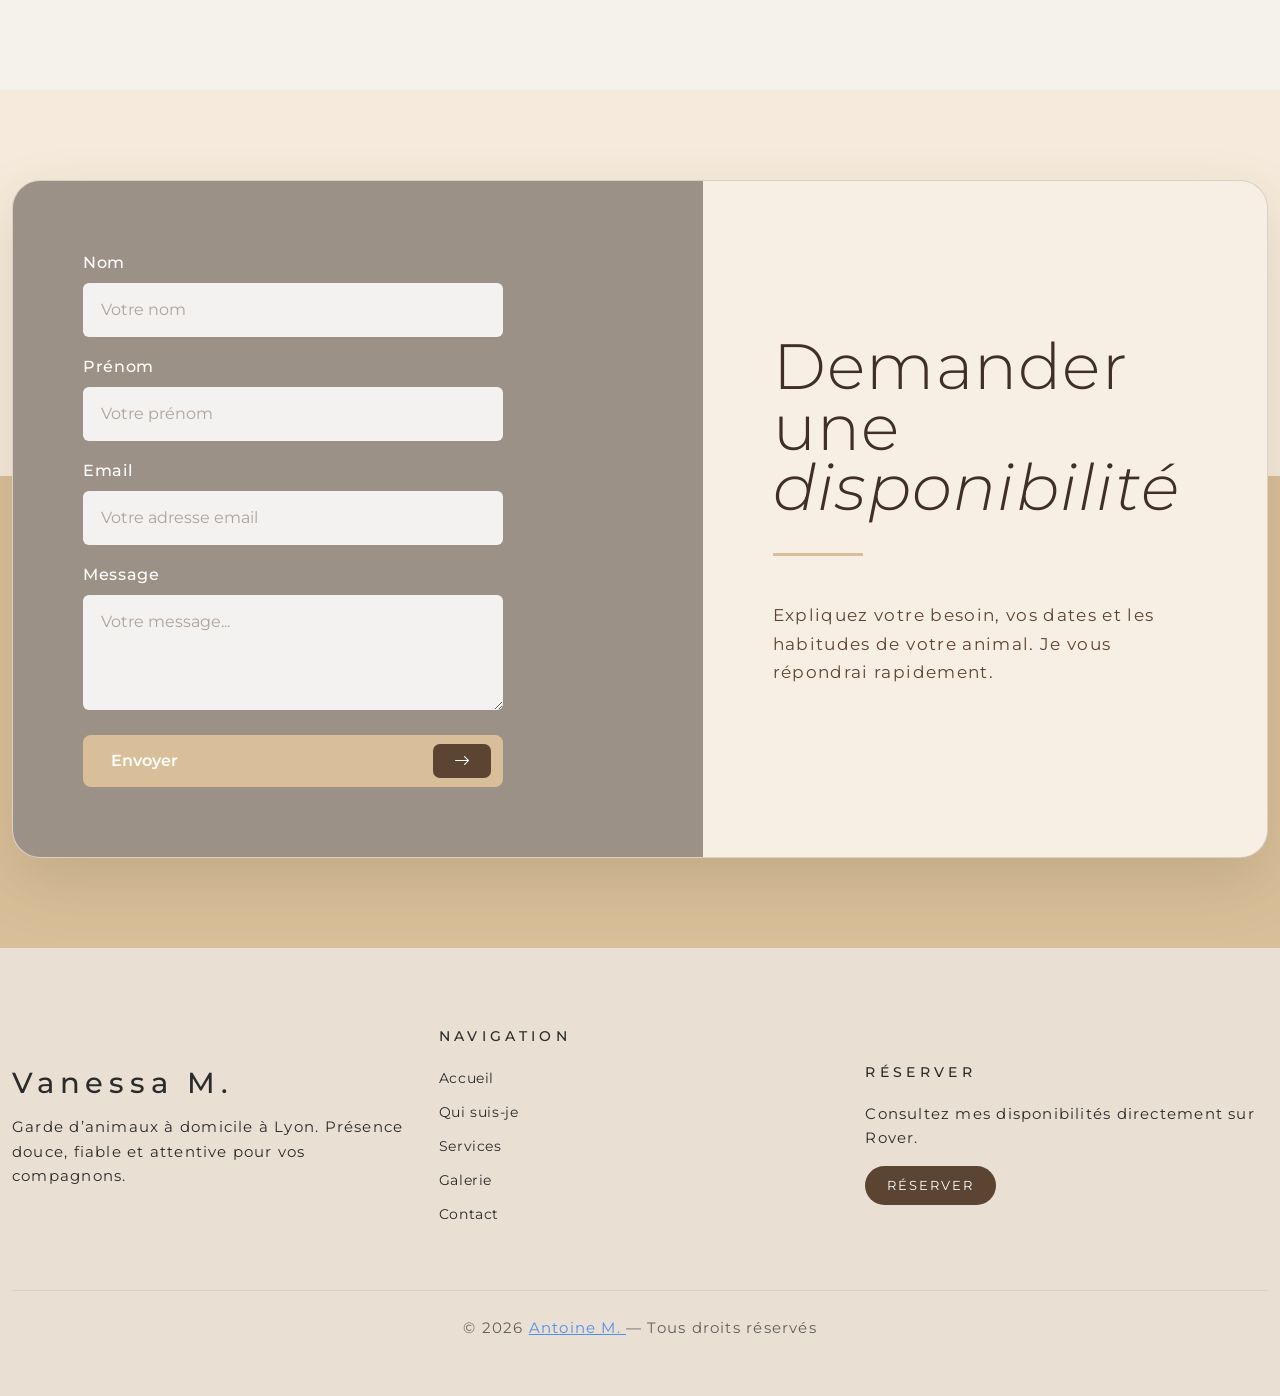
==== commit cd25840a: "some changes" ====
--- a/index.html
+++ b/index.html
@@ -95,7 +95,7 @@
           </div>
           <h1>Love & Walk</h1>
           <p>
-            Visites de chats à domicile et promenades de chiens, avec une
+            Visites de vos animaux à domicile et promenades de chiens, avec une
             présence douce, fiable et attentive pour vos compagnons.
           </p>
           <a
@@ -176,9 +176,8 @@
               </p>
 
               <p>
-                Pour les chiens, je peux également inclure une sortie adaptée à
-                ses besoins. Chaque visite est personnalisée selon les habitudes
-                de votre compagnon.
+                Chaque visite est personnalisée selon les habitudes de votre
+                compagnon.
               </p>
 
               <a
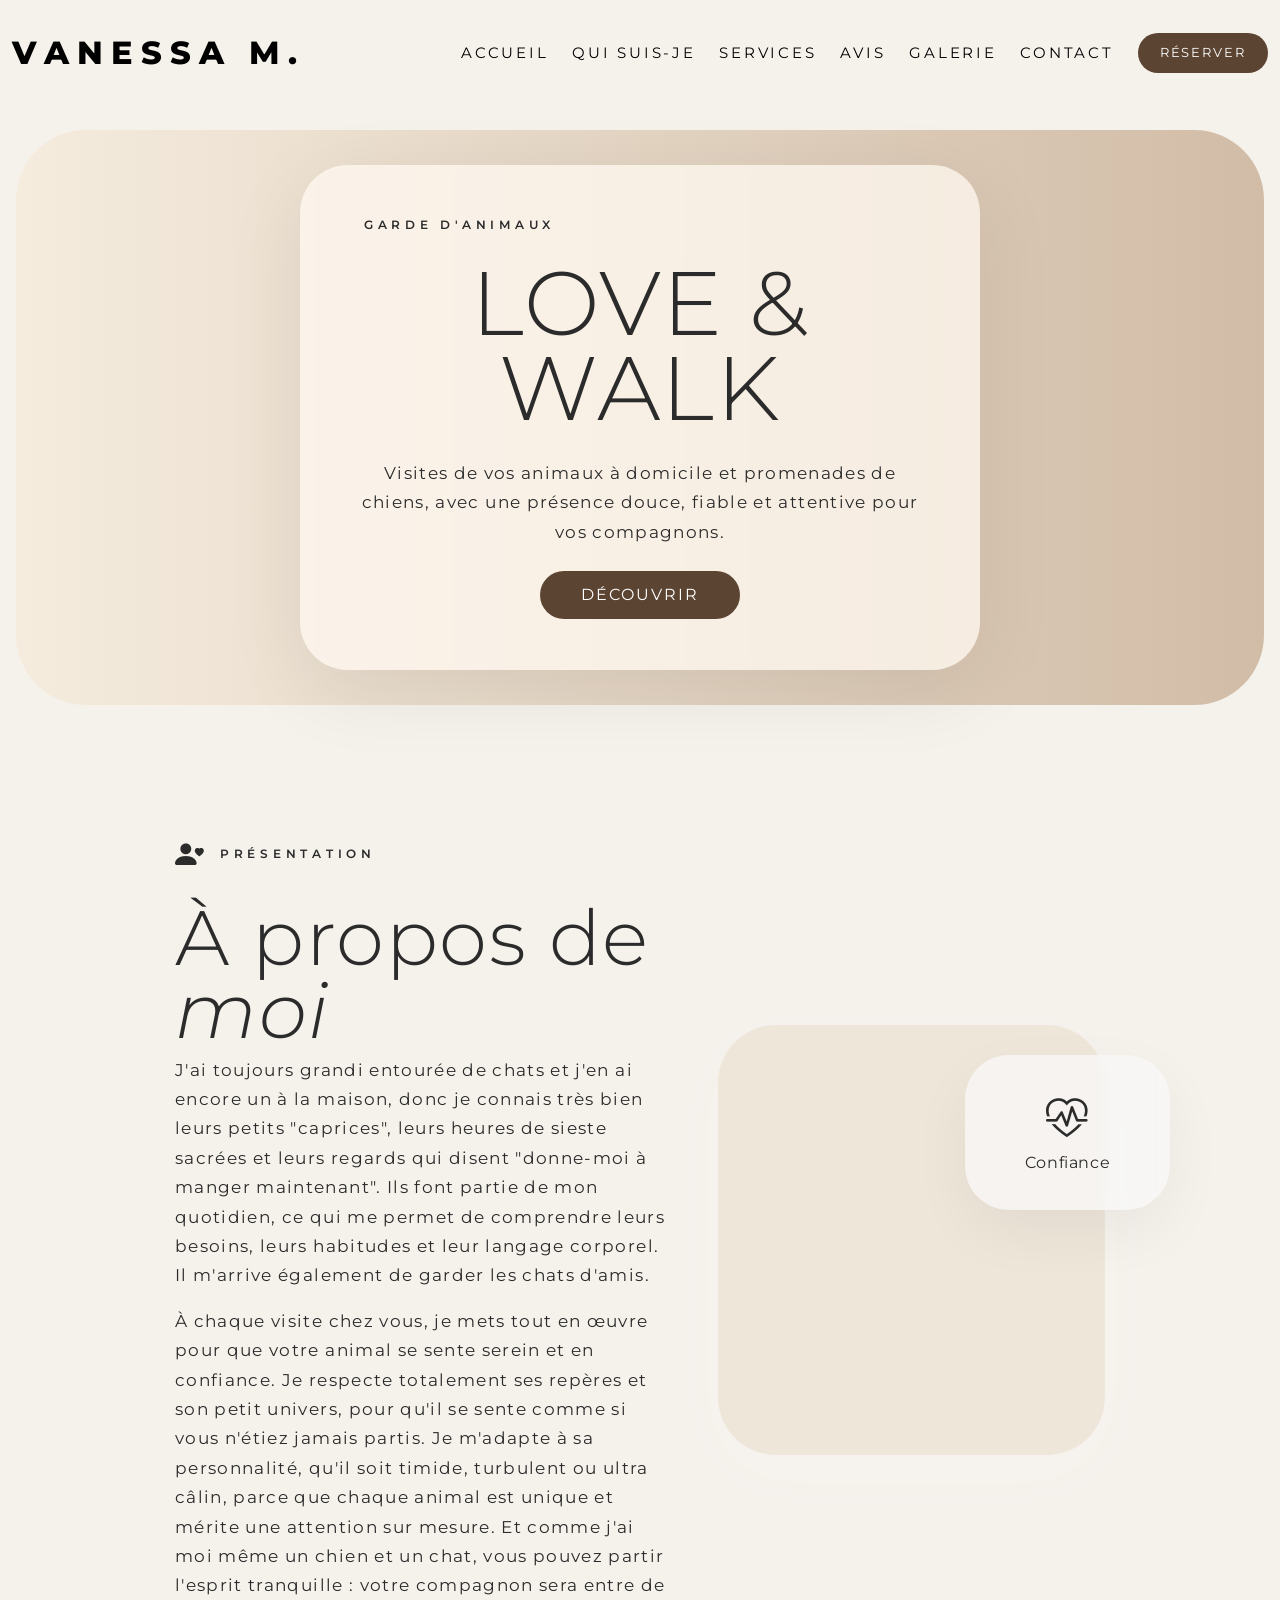
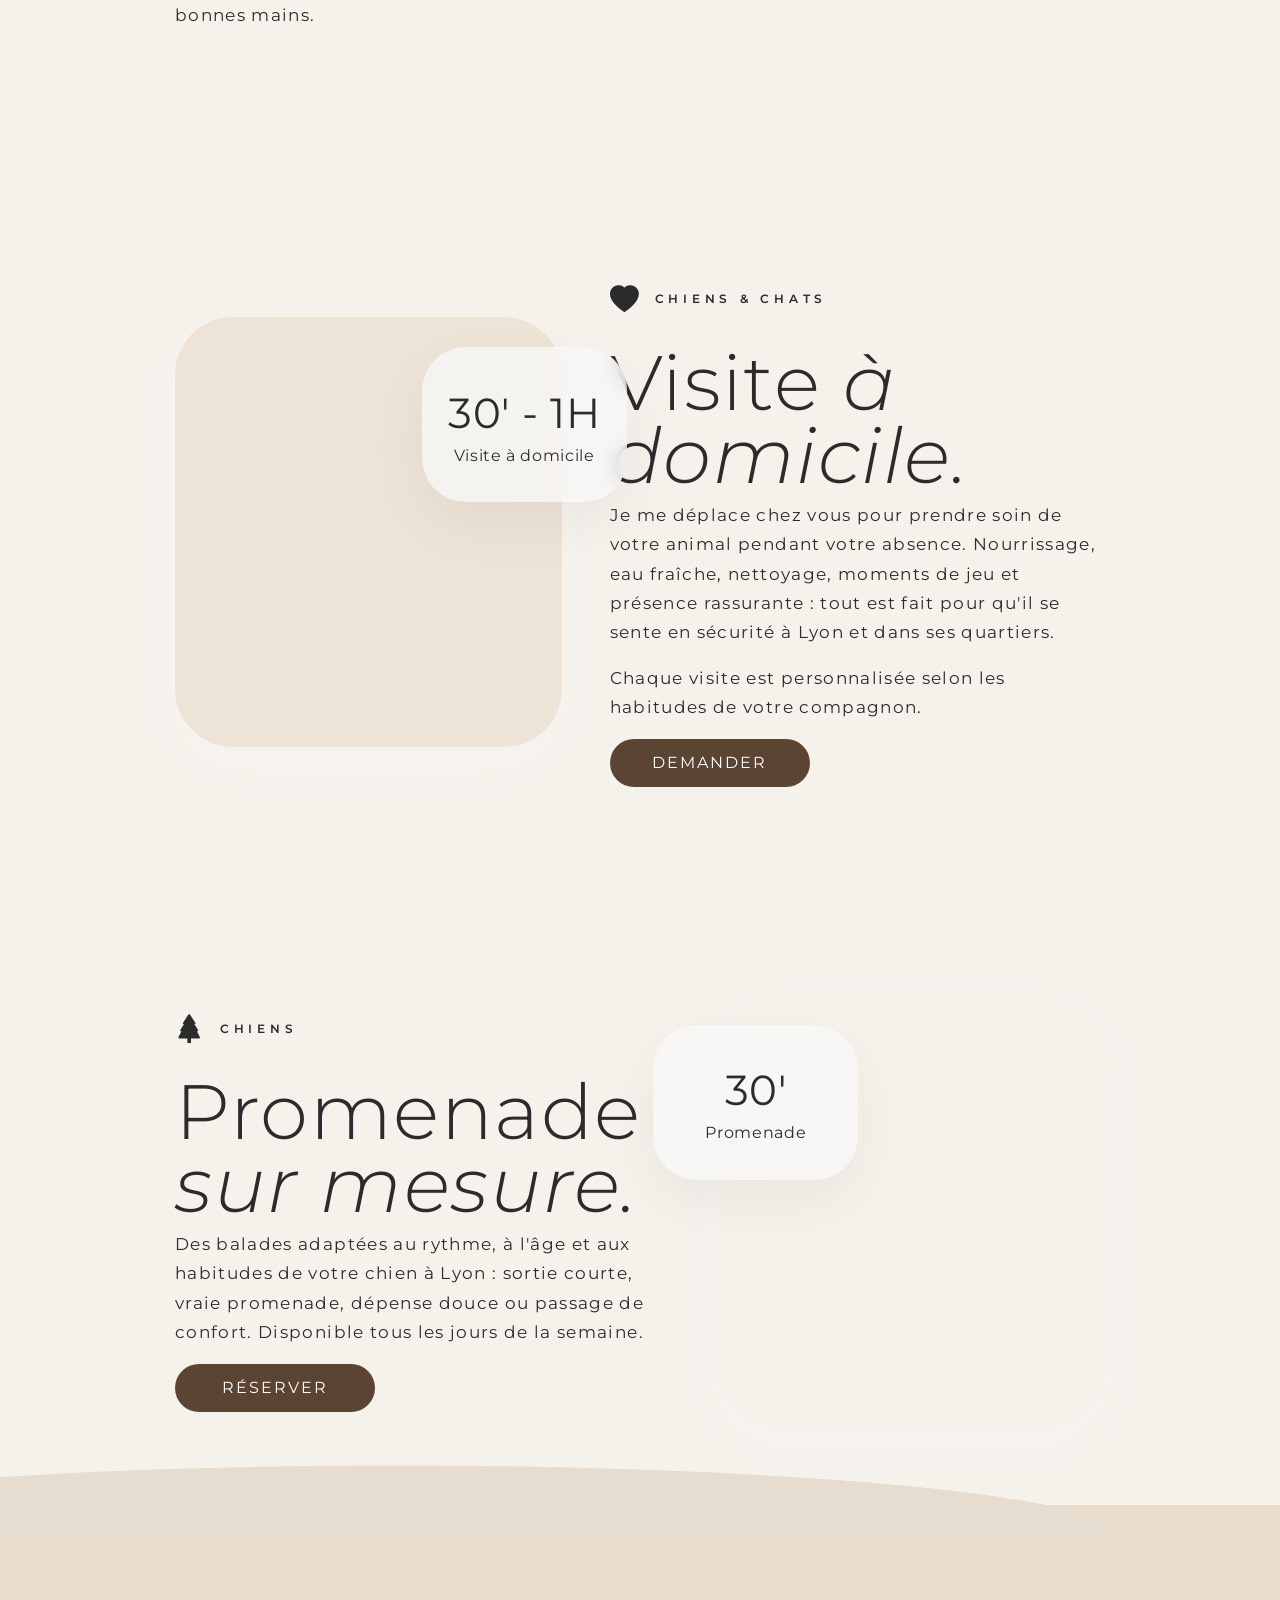
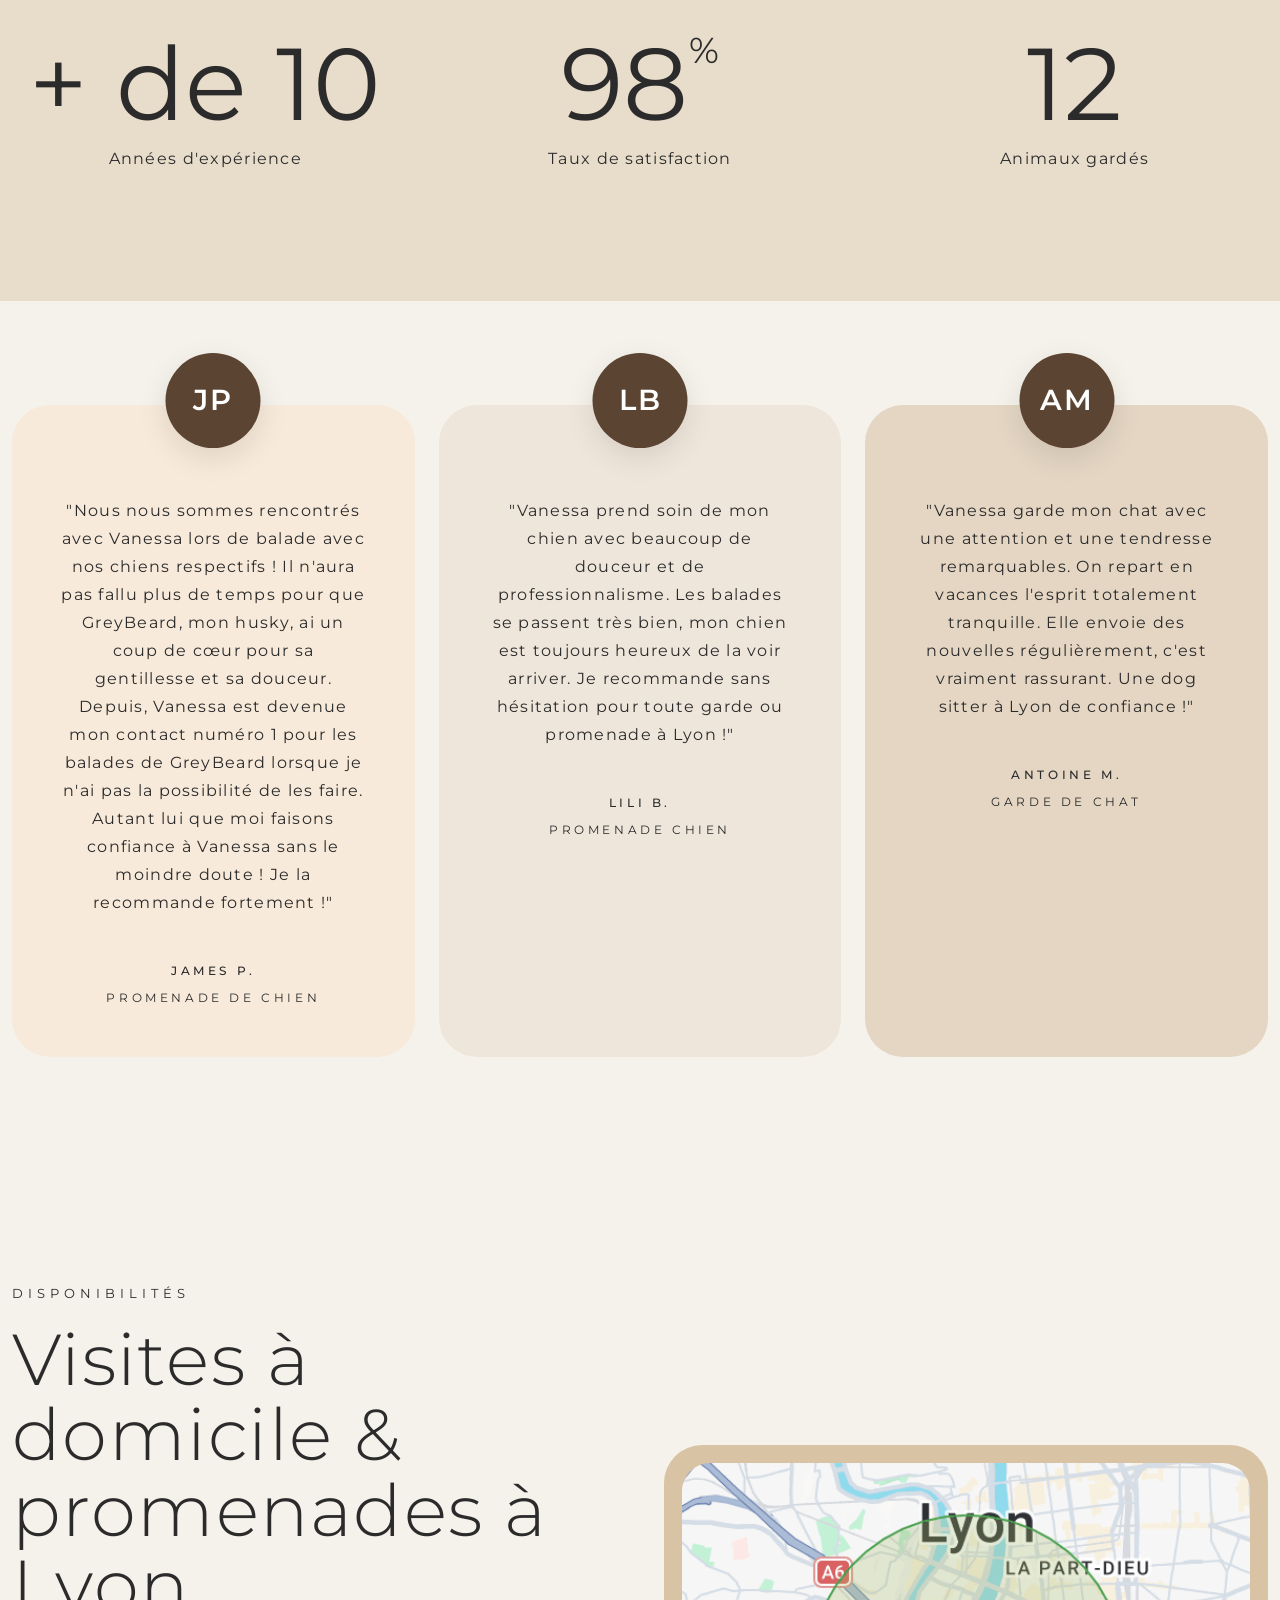
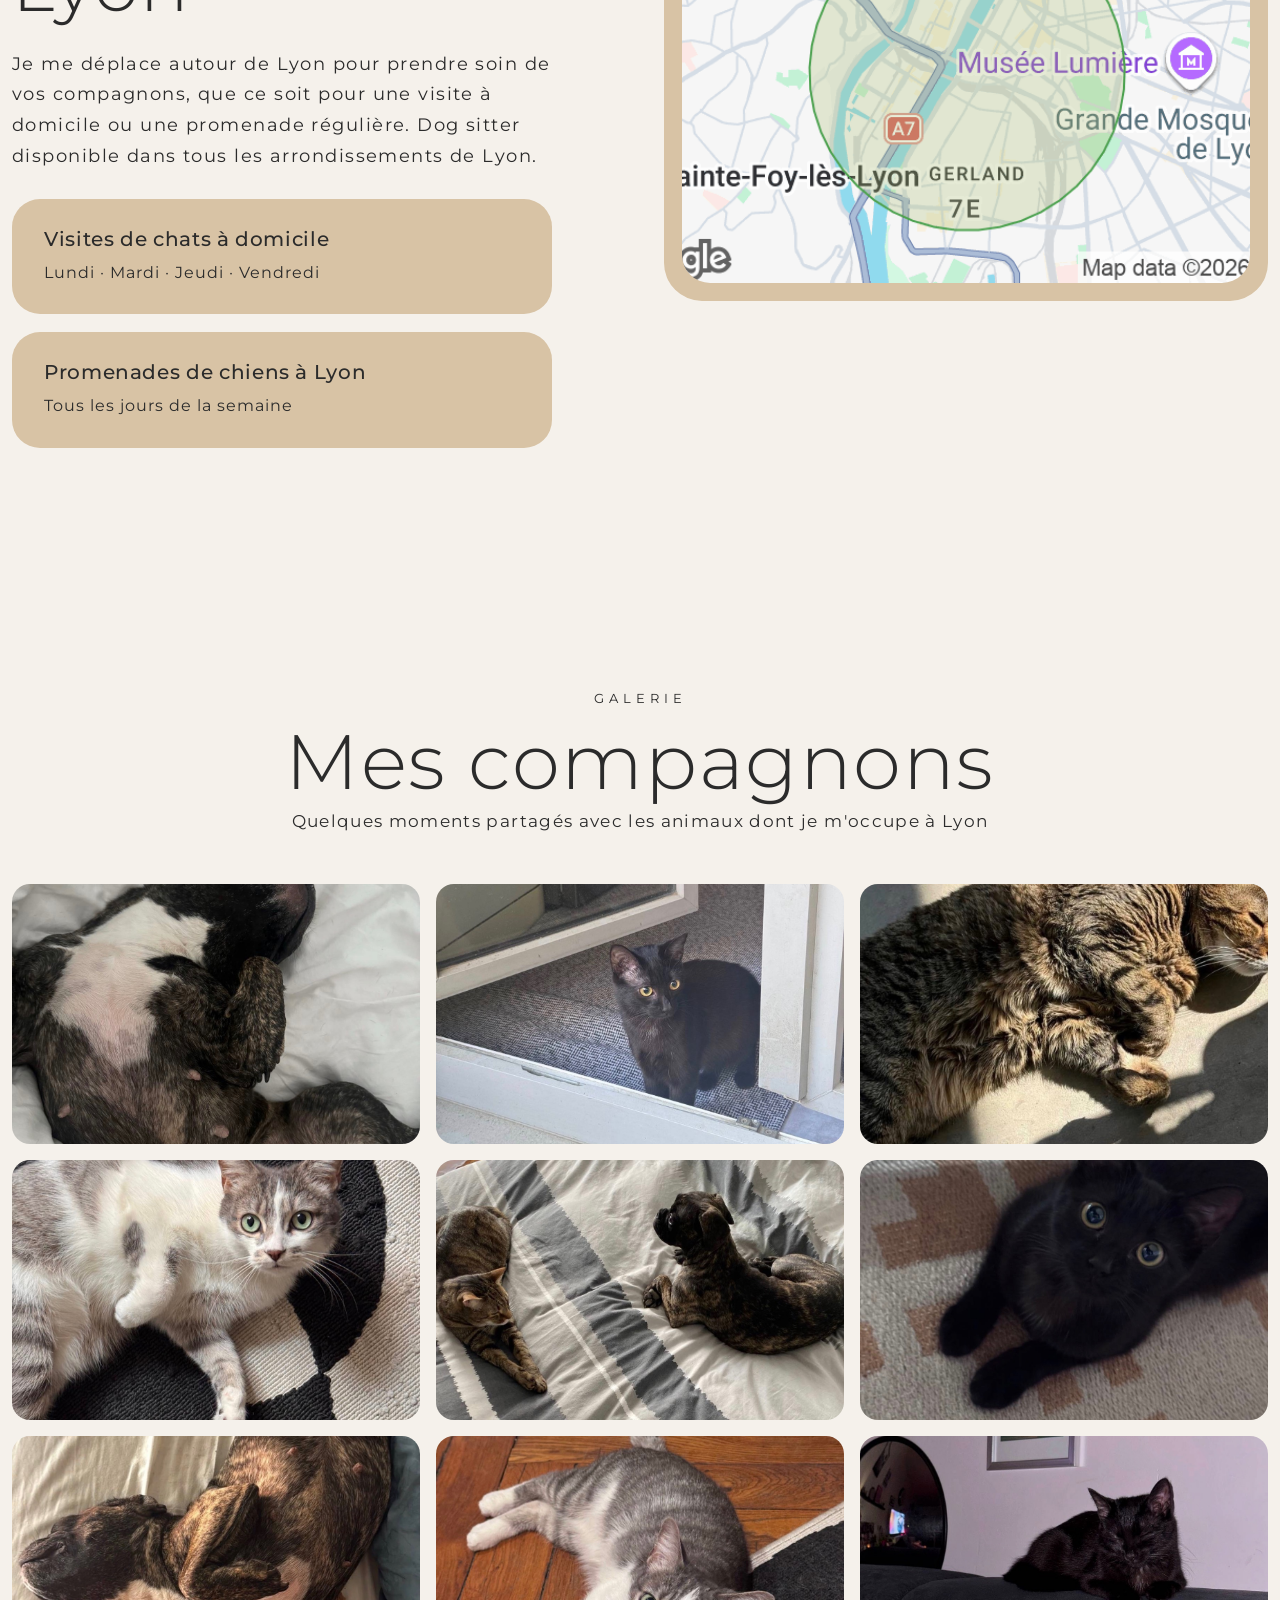
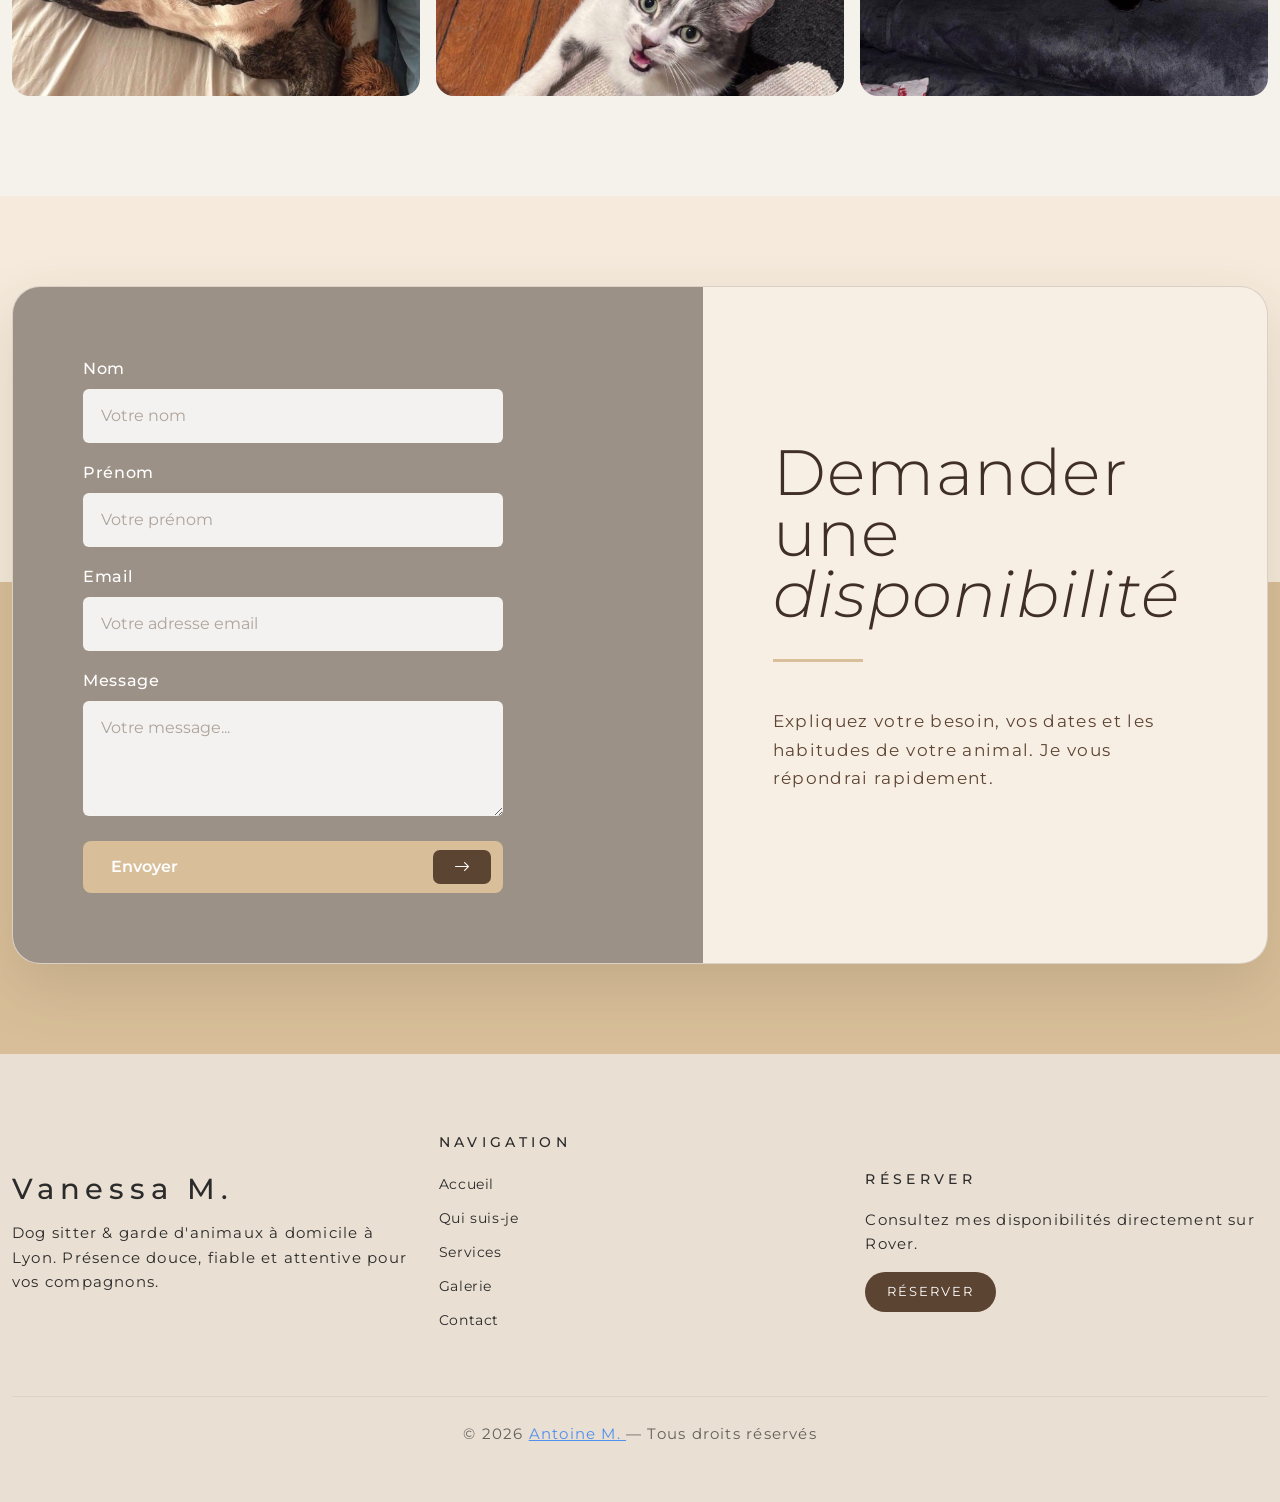
==== commit 5b2363fd: "First commit" ====
--- a/index.html
+++ b/index.html
@@ -3,7 +3,62 @@
   <head>
     <meta charset="utf-8" />
     <meta name="viewport" content="width=device-width, initial-scale=1" />
-    <title>Vanessa — Garde d'animaux</title>
+
+    <!-- ================================================
+         SEO — Titre optimisé (mots-clés + ville)
+    ================================================ -->
+    <title>
+      Vanessa M. — Dog sitter & Garde d'animaux à Lyon | Promenade de chien
+    </title>
+
+    <!-- Description affichée dans Google (155 chars max) -->
+    <meta
+      name="description"
+      content="Dog sitter à Lyon : visites à domicile pour chats et promenades de chiens. Intervention dans Lyon et ses quartiers. Réservez sur Rover."
+    />
+
+    <!-- Mots-clés -->
+    <meta
+      name="keywords"
+      content="dog sitter Lyon, garde chien Lyon, promenade chien Lyon, pet sitter Lyon, garde chat Lyon, visite animaux domicile Lyon"
+    />
+
+    <meta name="author" content="Vanessa M." />
+    <meta name="robots" content="index, follow" />
+
+    <!-- Canonical — remplacer par l'URL réelle du site -->
+    <link rel="canonical" href="https://vanessa-petsitter-lyon.fr/" />
+
+    <!-- ================================================
+         Open Graph (partage réseaux sociaux)
+    ================================================ -->
+    <meta property="og:type" content="website" />
+    <meta
+      property="og:title"
+      content="Vanessa M. — Dog sitter & Garde d'animaux à Lyon"
+    />
+    <meta
+      property="og:description"
+      content="Visites à domicile et promenades de chiens à Lyon. Présence douce et fiable pour vos compagnons."
+    />
+    <meta property="og:url" content="https://vanessa-petsitter-lyon.fr/" />
+    <meta
+      property="og:image"
+      content="https://vanessa-petsitter-lyon.fr/assets/og-image.jpg"
+    />
+    <meta property="og:locale" content="fr_FR" />
+
+    <!-- Langue -->
+    <link
+      rel="alternate"
+      hreflang="fr"
+      href="https://vanessa-petsitter-lyon.fr/"
+    />
+
+    <!-- ================================================
+         Performance — préchargement image hero (LCP)
+    ================================================ -->
+    <link rel="preload" as="image" href="assets/hero-bg.jpg" />
 
     <link
       href="https://cdn.jsdelivr.net/npm/bootstrap@5.3.3/dist/css/bootstrap.min.css"
@@ -16,29 +71,6 @@
     <link rel="stylesheet" href="style.css" />
   </head>
 
-  <script>
-    const images = document.querySelectorAll(".gallery-img");
-    const lightbox = document.getElementById("lightbox");
-    const lightboxImg = document.getElementById("lightbox-img");
-    const close = document.querySelector(".close");
-
-    images.forEach((img) => {
-      img.addEventListener("click", () => {
-        lightbox.classList.add("show");
-        lightboxImg.src = img.src;
-      });
-    });
-
-    close.addEventListener("click", () => {
-      lightbox.classList.remove("show");
-    });
-
-    lightbox.addEventListener("click", (e) => {
-      if (e.target !== lightboxImg) {
-        lightbox.classList.remove("show");
-      }
-    });
-  </script>
   <body>
     <nav class="navbar navbar-expand-lg navbar-light py-4">
       <div class="container">
@@ -80,6 +112,7 @@
             href="https://www.rover.com/members/vanessa-m-pattes-et-calins-mon-quotidien/?service_type=drop-in&frequency=onetime&pet_type=cat&location=3%20Rue%20Etienne%20Rognon,%20Lyon,%20France&location_type=address&dog_count=0&cat_count=1&puppy_count=0"
             class="btn-reserver ms-lg-4"
             target="_blank"
+            rel="noopener"
           >
             Réserver
           </a>
@@ -87,6 +120,9 @@
       </div>
     </nav>
 
+    <!-- ================================================
+         HERO
+    ================================================ -->
     <header id="home" class="hero container">
       <div class="hero-bg">
         <div class="hero-card text-center">
@@ -109,38 +145,50 @@
     </header>
 
     <main>
-      <section id="about" class="section vanessa-section">
+      <!-- ================================================
+           À PROPOS
+      ================================================ -->
+      <section
+        id="about"
+        class="section vanessa-section"
+        aria-label="Présentation de Vanessa"
+      >
         <div class="container">
           <div class="row align-items-center justify-content-center g-5">
             <div class="col-lg-5 col-md-8">
               <div class="eyebrow">
-                <i class="bi bi-person-heart"></i> Présentation
+                <i class="bi bi-person-heart" aria-hidden="true"></i>
+                Présentation
               </div>
               <h2>À propos de <em>moi</em></h2>
               <p>
-                J’ai toujours grandi entourée de chats et j’en ai encore un à la
+                J'ai toujours grandi entourée de chats et j'en ai encore un à la
                 maison, donc je connais très bien leurs petits "caprices", leurs
-                heures de sieste sacrées et leurs regards qui disent “donne-moi
-                à manger maintenant”. Ils font partie de mon quotidien,ce qui me
-                permet de comprendre leurs besoins, leurs habitudes et leur
-                langage corporel. Il m’arrive également de garder les chats
-                d’amis.
+                heures de sieste sacrées et leurs regards qui disent "donne-moi
+                à manger maintenant". Ils font partie de mon quotidien, ce qui
+                me permet de comprendre leurs besoins, leurs habitudes et leur
+                langage corporel. Il m'arrive également de garder les chats
+                d'amis.
               </p>
               <p>
                 À chaque visite chez vous, je mets tout en œuvre pour que votre
                 animal se sente serein et en confiance. Je respecte totalement
-                ses repères et son petit univers, pour qu’il se sente comme si
-                vous n’étiez jamais partis. Je m’adapte à sa personnalité, qu’il
+                ses repères et son petit univers, pour qu'il se sente comme si
+                vous n'étiez jamais partis. Je m'adapte à sa personnalité, qu'il
                 soit timide, turbulent ou ultra câlin, parce que chaque animal
-                est unique et mérite une attention sur mesure. Et comme j’ai moi
-                même un chien et un chat, vous pouvez partir l’esprit
-                tranquille.. votre compagnon sera entre de bonnes mains.
+                est unique et mérite une attention sur mesure. Et comme j'ai moi
+                même un chien et un chat, vous pouvez partir l'esprit tranquille
+                : votre compagnon sera entre de bonnes mains.
               </p>
             </div>
             <div class="col-lg-4 col-md-6">
               <div class="image-card image-vanessa">
                 <div class="floating-badge">
-                  <strong><i class="bi bi-heart-pulse"></i></strong
+                  <strong
+                    ><i
+                      class="bi bi-heart-pulse"
+                      aria-hidden="true"
+                    ></i></strong
                   ><span>Confiance</span>
                 </div>
               </div>
@@ -149,7 +197,16 @@
         </div>
       </section>
 
-      <section id="services" class="section feature-section">
+      <!-- ================================================
+           SERVICES
+      ================================================ -->
+      <section
+        id="services"
+        class="section feature-section"
+        aria-label="Service de visite à domicile"
+        itemscope
+        itemtype="https://schema.org/Service"
+      >
         <div class="container">
           <div class="row align-items-center justify-content-center g-5">
             <div class="col-lg-4 col-md-6">
@@ -163,16 +220,17 @@
 
             <div class="col-lg-5 col-md-8">
               <div class="eyebrow">
-                <i class="bi bi-heart-fill"></i> Chiens & Chats
+                <i class="bi bi-heart-fill" aria-hidden="true"></i> Chiens &amp;
+                Chats
               </div>
 
-              <h2>Visite <em>à domicile.</em></h2>
-
-              <p>
+              <h2 itemprop="name">Visite <em>à domicile.</em></h2>
+
+              <p itemprop="description">
                 Je me déplace chez vous pour prendre soin de votre animal
                 pendant votre absence. Nourrissage, eau fraîche, nettoyage,
-                moments de jeu et présence rassurante : tout est fait pour qu’il
-                se sente en sécurité.
+                moments de jeu et présence rassurante : tout est fait pour qu'il
+                se sente en sécurité à Lyon et dans ses quartiers.
               </p>
 
               <p>
@@ -183,6 +241,8 @@
               <a
                 href="https://www.rover.com/members/vanessa-m-pattes-et-calins-mon-quotidien/?service_type=drop-in&frequency=onetime&pet_type=cat&location=3%20Rue%20Etienne%20Rognon,%20Lyon,%20France&location_type=address&dog_count=0&cat_count=1&puppy_count=0"
                 class="btn btn-clean"
+                target="_blank"
+                rel="noopener"
                 >Demander</a
               >
             </div>
@@ -190,22 +250,32 @@
         </div>
       </section>
 
-      <section class="section feature-section office-section">
+      <section
+        class="section feature-section office-section"
+        aria-label="Service de promenade de chien à Lyon"
+        itemscope
+        itemtype="https://schema.org/Service"
+      >
         <div class="container">
           <div
             class="row align-items-center justify-content-center g-5 flex-lg-row flex-column-reverse"
           >
             <div class="col-lg-5 col-md-8">
-              <div class="eyebrow"><i class="bi bi-tree-fill"></i> Chiens</div>
-              <h2>Promenade <em>sur mesure.</em></h2>
-              <p>
+              <div class="eyebrow">
+                <i class="bi bi-tree-fill" aria-hidden="true"></i> Chiens
+              </div>
+              <h2 itemprop="name">Promenade <em>sur mesure.</em></h2>
+              <p itemprop="description">
                 Des balades adaptées au rythme, à l'âge et aux habitudes de
-                votre chien : sortie courte, vraie promenade, dépense douce ou
-                passage de confort.
+                votre chien à Lyon : sortie courte, vraie promenade, dépense
+                douce ou passage de confort. Disponible tous les jours de la
+                semaine.
               </p>
               <a
                 href="https://www.rover.com/members/vanessa-m-pattes-et-calins-mon-quotidien/?service_type=drop-in&frequency=onetime&pet_type=cat&location=3%20Rue%20Etienne%20Rognon,%20Lyon,%20France&location_type=address&dog_count=0&cat_count=1&puppy_count=0"
                 class="btn btn-clean"
+                target="_blank"
+                rel="noopener"
                 >Réserver</a
               >
             </div>
@@ -220,7 +290,10 @@
         </div>
       </section>
 
-      <section class="stats-section">
+      <!-- ================================================
+           STATS
+      ================================================ -->
+      <section class="stats-section" aria-label="Chiffres clés">
         <div class="wave"></div>
         <div class="container">
           <div class="row text-center g-5">
@@ -240,77 +313,117 @@
         </div>
       </section>
 
-      <section id="testimonials" class="section testimonials">
+      <!-- ================================================
+           TÉMOIGNAGES — avec microdata Review
+      ================================================ -->
+      <section
+        id="testimonials"
+        class="section testimonials"
+        aria-label="Avis clients"
+      >
         <div class="container">
           <div class="row justify-content-center g-4">
-            <div class="col-lg-4 col-md-6">
+            <div
+              class="col-lg-4 col-md-6"
+              itemscope
+              itemtype="https://schema.org/Review"
+            >
               <article class="testimonial-card white h-100">
-                <div class="testimonial-avatar">JP</div>
-                <p>
-                  “Nous nous sommes rencontrés avec Vanessa lors de balade avec
-                  nos chiens respectifs ! Il n aura pas fallu plus de temps pour
-                  que GreyBeard, mon husky , ai un coup de cœur pour sa
-                  gentillesse et sa douceur. Depuis, Vanessa est devenu mon
-                  contact numéro 1 pour les balades de GreyBeard lorsque je n ai
+                <div class="testimonial-avatar" aria-hidden="true">JP</div>
+                <p itemprop="reviewBody">
+                  "Nous nous sommes rencontrés avec Vanessa lors de balade avec
+                  nos chiens respectifs ! Il n'aura pas fallu plus de temps pour
+                  que GreyBeard, mon husky, ai un coup de cœur pour sa
+                  gentillesse et sa douceur. Depuis, Vanessa est devenue mon
+                  contact numéro 1 pour les balades de GreyBeard lorsque je n'ai
                   pas la possibilité de les faire. Autant lui que moi faisons
-                  confiance à Vanessa sans le moindre doutes ! Je la recommande
-                  fortement !”
+                  confiance à Vanessa sans le moindre doute ! Je la recommande
+                  fortement !"
                 </p>
-                <h3>James P.</h3>
+                <h3
+                  itemprop="author"
+                  itemscope
+                  itemtype="https://schema.org/Person"
+                >
+                  <span itemprop="name">James P.</span>
+                </h3>
                 <span>Promenade de chien</span>
+                <meta itemprop="ratingValue" content="5" />
               </article>
             </div>
 
-            <div class="col-lg-4 col-md-6">
+            <div
+              class="col-lg-4 col-md-6"
+              itemscope
+              itemtype="https://schema.org/Review"
+            >
               <article class="testimonial-card blue h-100">
-                <div class="testimonial-avatar">LB</div>
-                <p>
-                  “Nous nous sommes rencontrés avec Vanessa lors de balade avec
-                  nos chiens respectifs ! Il n aura pas fallu plus de temps pour
-                  que GreyBeard, mon husky , ai un coup de cœur pour sa
-                  gentillesse et sa douceur. Depuis, Vanessa est devenu mon
-                  contact numéro 1 pour les balades de GreyBeard lorsque je n ai
-                  pas la possibilité de les faire. Autant lui que moi faisons
-                  confiance à Vanessa sans le moindre doutes ! Je la recommande
-                  fortement !”
+                <div class="testimonial-avatar" aria-hidden="true">LB</div>
+                <p itemprop="reviewBody">
+                  "Vanessa prend soin de mon chien avec beaucoup de douceur et
+                  de professionnalisme. Les balades se passent très bien, mon
+                  chien est toujours heureux de la voir arriver. Je recommande
+                  sans hésitation pour toute garde ou promenade à Lyon !"
                 </p>
-                <h3>Lili B.</h3>
+                <h3
+                  itemprop="author"
+                  itemscope
+                  itemtype="https://schema.org/Person"
+                >
+                  <span itemprop="name">Lili B.</span>
+                </h3>
                 <span>Promenade chien</span>
+                <meta itemprop="ratingValue" content="5" />
               </article>
             </div>
 
-            <div class="col-lg-4 col-md-6">
+            <div
+              class="col-lg-4 col-md-6"
+              itemscope
+              itemtype="https://schema.org/Review"
+            >
               <article class="testimonial-card green h-100">
-                <div class="testimonial-avatar">AM</div>
-                <p>
-                  “Nous nous sommes rencontrés avec Vanessa lors de balade avec
-                  nos chiens respectifs ! Il n aura pas fallu plus de temps pour
-                  que GreyBeard, mon husky , ai un coup de cœur pour sa
-                  gentillesse et sa douceur. Depuis, Vanessa est devenu mon
-                  contact numéro 1 pour les balades de GreyBeard lorsque je n ai
-                  pas la possibilité de les faire. Autant lui que moi faisons
-                  confiance à Vanessa sans le moindre doutes ! Je la recommande
-                  fortement !”
+                <div class="testimonial-avatar" aria-hidden="true">AM</div>
+                <p itemprop="reviewBody">
+                  "Vanessa garde mon chat avec une attention et une tendresse
+                  remarquables. On repart en vacances l'esprit totalement
+                  tranquille. Elle envoie des nouvelles régulièrement, c'est
+                  vraiment rassurant. Une dog sitter à Lyon de confiance !"
                 </p>
-                <h3>Antoine M.</h3>
+                <h3
+                  itemprop="author"
+                  itemscope
+                  itemtype="https://schema.org/Person"
+                >
+                  <span itemprop="name">Antoine M.</span>
+                </h3>
                 <span>Garde de chat</span>
+                <meta itemprop="ratingValue" content="5" />
               </article>
             </div>
           </div>
         </div>
       </section>
 
-      <section id="disponibilites" class="section availability-section">
+      <!-- ================================================
+           DISPONIBILITÉS
+      ================================================ -->
+      <section
+        id="disponibilites"
+        class="section availability-section"
+        aria-label="Disponibilités et zone d'intervention"
+      >
         <div class="container">
           <div class="row align-items-center g-5">
             <div class="col-lg-6">
               <div class="availability-content">
                 <span class="section-label">Disponibilités</span>
-                <h2>Visites à domicile & promenades</h2>
+                <h2>Visites à domicile &amp; promenades à Lyon</h2>
                 <p>
                   Je me déplace autour de Lyon pour prendre soin de vos
                   compagnons, que ce soit pour une visite à domicile ou une
-                  promenade régulière.
+                  promenade régulière. Dog sitter disponible dans tous les
+                  arrondissements de Lyon.
                 </p>
 
                 <div class="availability-card">
@@ -319,7 +432,7 @@
                 </div>
 
                 <div class="availability-card">
-                  <h3>Promenades de chiens</h3>
+                  <h3>Promenades de chiens à Lyon</h3>
                   <p>Tous les jours de la semaine</p>
                 </div>
               </div>
@@ -329,7 +442,10 @@
               <div class="map-card">
                 <img
                   src="assets/map-lyon.png"
-                  alt="Zone d’intervention autour de Lyon"
+                  alt="Zone d'intervention de Vanessa, dog sitter à Lyon et ses quartiers"
+                  loading="lazy"
+                  width="600"
+                  height="400"
                 />
               </div>
             </div>
@@ -337,70 +453,114 @@
         </div>
       </section>
 
-      <section id="gallery" class="section gallery-section">
+      <!-- ================================================
+           GALERIE
+      ================================================ -->
+      <section
+        id="gallery"
+        class="section gallery-section"
+        aria-label="Galerie photos des animaux gardés"
+      >
         <div class="container">
           <div class="text-center mb-5">
             <span class="section-label">Galerie</span>
-            <h2>Mes compagnons 🐾</h2>
-            <p>Quelques moments partagés avec les animaux dont je m’occupe</p>
+            <h2>Mes compagnons</h2>
+            <p>
+              Quelques moments partagés avec les animaux dont je m'occupe à Lyon
+            </p>
           </div>
 
           <div class="row g-3">
-            <!-- 9 images -->
             <div class="col-lg-4 col-md-6">
               <img
-                src="https://images.unsplash.com/photo-1518717758536-85ae29035b6d"
+                src="assets/snoop.jpg"
                 class="gallery-img"
+                alt="Chien Snoop gardé par Vanessa, dog sitter à Lyon"
+                loading="lazy"
+                width="400"
+                height="300"
               />
             </div>
             <div class="col-lg-4 col-md-6">
               <img
-                src="https://images.unsplash.com/photo-1543466835-00a7907e9de1"
+                src="assets/rav1.jpg"
                 class="gallery-img"
+                alt="Promenade de chien à Lyon par Vanessa"
+                loading="lazy"
+                width="400"
+                height="300"
               />
             </div>
             <div class="col-lg-4 col-md-6">
               <img
-                src="https://images.unsplash.com/photo-1517849845537-4d257902454a"
+                src="assets/ramses.jpg"
                 class="gallery-img"
+                alt="Chat Ramsès gardé à domicile à Lyon"
+                loading="lazy"
+                width="400"
+                height="300"
               />
             </div>
 
             <div class="col-lg-4 col-md-6">
               <img
-                src="https://images.unsplash.com/photo-1507149833265-60c372daea22"
+                src="assets/ElPadrinoCat.jpg"
                 class="gallery-img"
+                alt="Chat El Padrino gardé par Vanessa à Lyon"
+                loading="lazy"
+                width="400"
+                height="300"
               />
             </div>
             <div class="col-lg-4 col-md-6">
               <img
-                src="https://images.unsplash.com/photo-1518791841217-8f162f1e1131"
+                src="assets/mix.jpg"
                 class="gallery-img"
+                alt="Animaux gardés à domicile par Vanessa à Lyon"
+                loading="lazy"
+                width="400"
+                height="300"
               />
             </div>
             <div class="col-lg-4 col-md-6">
               <img
-                src="https://images.unsplash.com/photo-1517423440428-a5a00ad493e8"
+                src="assets/rav2.jpg"
                 class="gallery-img"
+                alt="Balade de chien dans Lyon avec Vanessa"
+                loading="lazy"
+                width="400"
+                height="300"
               />
             </div>
 
             <div class="col-lg-4 col-md-6">
               <img
-                src="https://images.unsplash.com/photo-1525253086316-d0c936c814f8"
+                src="assets/snoop2.jpg"
                 class="gallery-img"
+                alt="Garde de chien à Lyon — Snoop en promenade"
+                loading="lazy"
+                width="400"
+                height="300"
               />
             </div>
             <div class="col-lg-4 col-md-6">
               <img
-                src="https://images.unsplash.com/photo-1558788353-f76d92427f16"
+                src="assets/ElPadrinoCat2.jpg"
                 class="gallery-img"
+                alt="Visite à domicile pour chat à Lyon"
+                loading="lazy"
+                width="400"
+                height="300"
               />
             </div>
             <div class="col-lg-4 col-md-6">
               <img
-                src="https://images.unsplash.com/photo-1518020382113-a7e8fc38eac9"
+                src="assets/rav3.jpg"
                 class="gallery-img"
+                alt="Pet sitter Lyon — chien heureux après sa promenade"
+                loading="lazy"
+                width="400"
+                height="300"
               />
             </div>
           </div>
@@ -408,32 +568,56 @@
       </section>
 
       <!-- Lightbox -->
-      <div class="lightbox" id="lightbox">
-        <span class="close">&times;</span>
-        <img class="lightbox-img" id="lightbox-img" />
+      <div
+        class="lightbox"
+        id="lightbox"
+        role="dialog"
+        aria-label="Agrandissement de la photo"
+        aria-modal="true"
+      >
+        <span class="close" aria-label="Fermer">&times;</span>
+        <img class="lightbox-img" id="lightbox-img" alt="" />
       </div>
 
-      <section id="contact" class="quote-section">
+      <!-- ================================================
+           CONTACT
+      ================================================ -->
+      <section
+        id="contact"
+        class="quote-section"
+        aria-label="Formulaire de contact"
+      >
         <div class="container">
           <div class="contact-card">
             <div class="contact-image">
               <div class="contact-overlay"></div>
 
-              <form class="contact-form">
+              <form class="contact-form" name="contact" netlify>
                 <label>
                   Nom
-                  <input type="text" placeholder="Votre nom" required />
+                  <input
+                    type="text"
+                    name="nom"
+                    placeholder="Votre nom"
+                    required
+                  />
                 </label>
 
                 <label>
                   Prénom
-                  <input type="text" placeholder="Votre prénom" required />
+                  <input
+                    type="text"
+                    name="prenom"
+                    placeholder="Votre prénom"
+                    required
+                  />
                 </label>
 
                 <label>
                   Email
                   <input
                     type="email"
+                    name="email"
                     placeholder="Votre adresse email"
                     required
                   />
@@ -441,12 +625,16 @@
 
                 <label>
                   Message
-                  <textarea placeholder="Votre message..." required></textarea>
+                  <textarea
+                    name="message"
+                    placeholder="Votre message..."
+                    required
+                  ></textarea>
                 </label>
 
                 <button type="submit">
                   Envoyer
-                  <i class="bi bi-arrow-right"></i>
+                  <i class="bi bi-arrow-right" aria-hidden="true"></i>
                 </button>
               </form>
             </div>
@@ -466,58 +654,208 @@
       </section>
     </main>
 
-    <script src="https://cdn.jsdelivr.net/npm/bootstrap@5.3.3/dist/js/bootstrap.bundle.min.js"></script>
+    <footer class="footer">
+      <div class="container">
+        <div class="row align-items-center text-center text-lg-start">
+          <div class="col-lg-4 mb-4 mb-lg-0">
+            <h3 class="footer-logo">Vanessa M.</h3>
+            <p>
+              Dog sitter &amp; garde d'animaux à domicile à Lyon. Présence
+              douce, fiable et attentive pour vos compagnons.
+            </p>
+          </div>
+
+          <div class="col-lg-4 mb-4 mb-lg-0">
+            <h4>Navigation</h4>
+            <ul class="footer-links">
+              <li><a href="#home">Accueil</a></li>
+              <li><a href="#about">Qui suis-je</a></li>
+              <li><a href="#services">Services</a></li>
+              <li><a href="#gallery">Galerie</a></li>
+              <li><a href="#contact">Contact</a></li>
+            </ul>
+          </div>
+
+          <div class="col-lg-4">
+            <h4>Réserver</h4>
+            <p>Consultez mes disponibilités directement sur Rover.</p>
+
+            <a
+              href="https://www.rover.com/members/vanessa-m-pattes-et-calins-mon-quotidien/?service_type=drop-in&frequency=onetime&pet_type=cat&location=3%20Rue%20Etienne%20Rognon,%20Lyon,%20France&location_type=address&dog_count=0&cat_count=1&puppy_count=0"
+              target="_blank"
+              rel="noopener"
+              class="btn-reserver"
+            >
+              Réserver
+            </a>
+          </div>
+        </div>
+
+        <div class="footer-bottom text-center mt-5">
+          <p>
+            © 2026
+            <a
+              href="https://antoine-macheda.fr"
+              target="_blank"
+              rel="noopener"
+              class="footer-link"
+            >
+              Antoine M.
+            </a>
+            — Tous droits réservés
+          </p>
+        </div>
+      </div>
+    </footer>
+
+    <!-- ================================================
+         Scripts — après le DOM (bug fix lightbox)
+    ================================================ -->
+    <script
+      src="https://cdn.jsdelivr.net/npm/bootstrap@5.3.3/dist/js/bootstrap.bundle.min.js"
+      defer
+    ></script>
+
+    <script>
+      // Lightbox
+      const galleryImages = document.querySelectorAll(".gallery-img");
+      const lightbox = document.getElementById("lightbox");
+      const lightboxImg = document.getElementById("lightbox-img");
+      const closeBtn = document.querySelector(".close");
+
+      galleryImages.forEach((img) => {
+        img.addEventListener("click", () => {
+          lightbox.classList.add("show");
+          lightboxImg.src = img.src;
+          lightboxImg.alt = img.alt;
+        });
+      });
+
+      closeBtn.addEventListener("click", () =>
+        lightbox.classList.remove("show"),
+      );
+
+      lightbox.addEventListener("click", (e) => {
+        if (e.target !== lightboxImg) lightbox.classList.remove("show");
+      });
+
+      document.addEventListener("keydown", (e) => {
+        if (e.key === "Escape") lightbox.classList.remove("show");
+      });
+    </script>
+
+    <!-- ================================================
+         Schema.org JSON-LD — données structurées
+         (fiche enrichie Google, résultats locaux)
+    ================================================ -->
+    <script type="application/ld+json">
+      {
+        "@context": "https://schema.org",
+        "@type": "LocalBusiness",
+        "name": "Vanessa M. — Dog sitter & Garde d'animaux à Lyon",
+        "description": "Dog sitter à Lyon proposant des visites à domicile pour chats et des promenades de chiens, avec une présence douce, fiable et attentive.",
+        "url": "https://vanessa-petsitter-lyon.fr",
+        "image": "https://vanessa-petsitter-lyon.fr/assets/og-image.jpg",
+        "address": {
+          "@type": "PostalAddress",
+          "streetAddress": "3 Rue Etienne Rognon",
+          "addressLocality": "Lyon",
+          "postalCode": "69000",
+          "addressCountry": "FR"
+        },
+        "geo": {
+          "@type": "GeoCoordinates",
+          "latitude": 45.764,
+          "longitude": 4.8357
+        },
+        "areaServed": {
+          "@type": "City",
+          "name": "Lyon"
+        },
+        "priceRange": "€€",
+        "openingHoursSpecification": [
+          {
+            "@type": "OpeningHoursSpecification",
+            "dayOfWeek": ["Monday", "Tuesday", "Thursday", "Friday"],
+            "description": "Visites de chats à domicile"
+          },
+          {
+            "@type": "OpeningHoursSpecification",
+            "dayOfWeek": [
+              "Monday",
+              "Tuesday",
+              "Wednesday",
+              "Thursday",
+              "Friday",
+              "Saturday",
+              "Sunday"
+            ],
+            "description": "Promenades de chiens à Lyon"
+          }
+        ],
+        "hasOfferCatalog": {
+          "@type": "OfferCatalog",
+          "name": "Services de garde d'animaux à Lyon",
+          "itemListElement": [
+            {
+              "@type": "Offer",
+              "itemOffered": {
+                "@type": "Service",
+                "name": "Visite à domicile chien et chat à Lyon",
+                "description": "Visite de 30 minutes à 1 heure à votre domicile à Lyon : nourrissage, jeu, présence rassurante pour chiens et chats."
+              }
+            },
+            {
+              "@type": "Offer",
+              "itemOffered": {
+                "@type": "Service",
+                "name": "Promenade de chien à Lyon",
+                "description": "Balade de 30 minutes adaptée au rythme et à l'âge de votre chien à Lyon, disponible tous les jours de la semaine."
+              }
+            }
+          ]
+        },
+        "aggregateRating": {
+          "@type": "AggregateRating",
+          "ratingValue": "5",
+          "reviewCount": "3"
+        },
+        "review": [
+          {
+            "@type": "Review",
+            "author": { "@type": "Person", "name": "James P." },
+            "reviewBody": "Vanessa est devenue mon contact numéro 1 pour les balades de GreyBeard. Je la recommande fortement !",
+            "reviewRating": {
+              "@type": "Rating",
+              "ratingValue": "5",
+              "bestRating": "5"
+            }
+          },
+          {
+            "@type": "Review",
+            "author": { "@type": "Person", "name": "Lili B." },
+            "reviewBody": "Vanessa prend soin de mon chien avec beaucoup de douceur et de professionnalisme. Je recommande sans hésitation.",
+            "reviewRating": {
+              "@type": "Rating",
+              "ratingValue": "5",
+              "bestRating": "5"
+            }
+          },
+          {
+            "@type": "Review",
+            "author": { "@type": "Person", "name": "Antoine M." },
+            "reviewBody": "Vanessa garde mon chat avec une attention et une tendresse remarquables. Une dog sitter à Lyon de confiance !",
+            "reviewRating": {
+              "@type": "Rating",
+              "ratingValue": "5",
+              "bestRating": "5"
+            }
+          }
+        ],
+        "sameAs": [
+          "https://www.rover.com/members/vanessa-m-pattes-et-calins-mon-quotidien/"
+        ]
+      }
+    </script>
   </body>
-
-  <footer class="footer">
-    <div class="container">
-      <div class="row align-items-center text-center text-lg-start">
-        <div class="col-lg-4 mb-4 mb-lg-0">
-          <h3 class="footer-logo">Vanessa M.</h3>
-          <p>
-            Garde d’animaux à domicile à Lyon. Présence douce, fiable et
-            attentive pour vos compagnons.
-          </p>
-        </div>
-
-        <div class="col-lg-4 mb-4 mb-lg-0">
-          <h4>Navigation</h4>
-          <ul class="footer-links">
-            <li><a href="#home">Accueil</a></li>
-            <li><a href="#about">Qui suis-je</a></li>
-            <li><a href="#services">Services</a></li>
-            <li><a href="#gallery">Galerie</a></li>
-            <li><a href="#contact">Contact</a></li>
-          </ul>
-        </div>
-
-        <div class="col-lg-4">
-          <h4>Réserver</h4>
-          <p>Consultez mes disponibilités directement sur Rover.</p>
-
-          <a
-            href="https://www.rover.com/members/vanessa-m-pattes-et-calins-mon-quotidien/?service_type=drop-in&frequency=onetime&pet_type=cat&location=3%20Rue%20Etienne%20Rognon,%20Lyon,%20France&location_type=address&dog_count=0&cat_count=1&puppy_count=0"
-            target="_blank"
-            class="btn-reserver"
-          >
-            Réserver
-          </a>
-        </div>
-      </div>
-
-      <div class="footer-bottom text-center mt-5">
-        <p>
-          © 2026
-          <a
-            href="https://antoine-macheda.fr"
-            target="_blank"
-            class="footer-link"
-          >
-            Antoine M.
-          </a>
-          — Tous droits réservés
-        </p>
-      </div>
-    </div>
-  </footer>
 </html>
--- a/style.css
+++ b/style.css
@@ -131,16 +131,16 @@
 .btn-clean {
   min-width: 200px;
   border-radius: 999px;
-  background: rgba(255, 255, 255, .65);
+  background: #5c4432;
   border: 0;
-  color: #111;
+  color: #ffffff;
   text-transform: uppercase;
   letter-spacing: .12em;
   padding: .75rem 2rem
 }
 
 .btn-clean:hover {
-  background: #fff;
+  background: #d8c3a5;
   color: #111
 }
 
